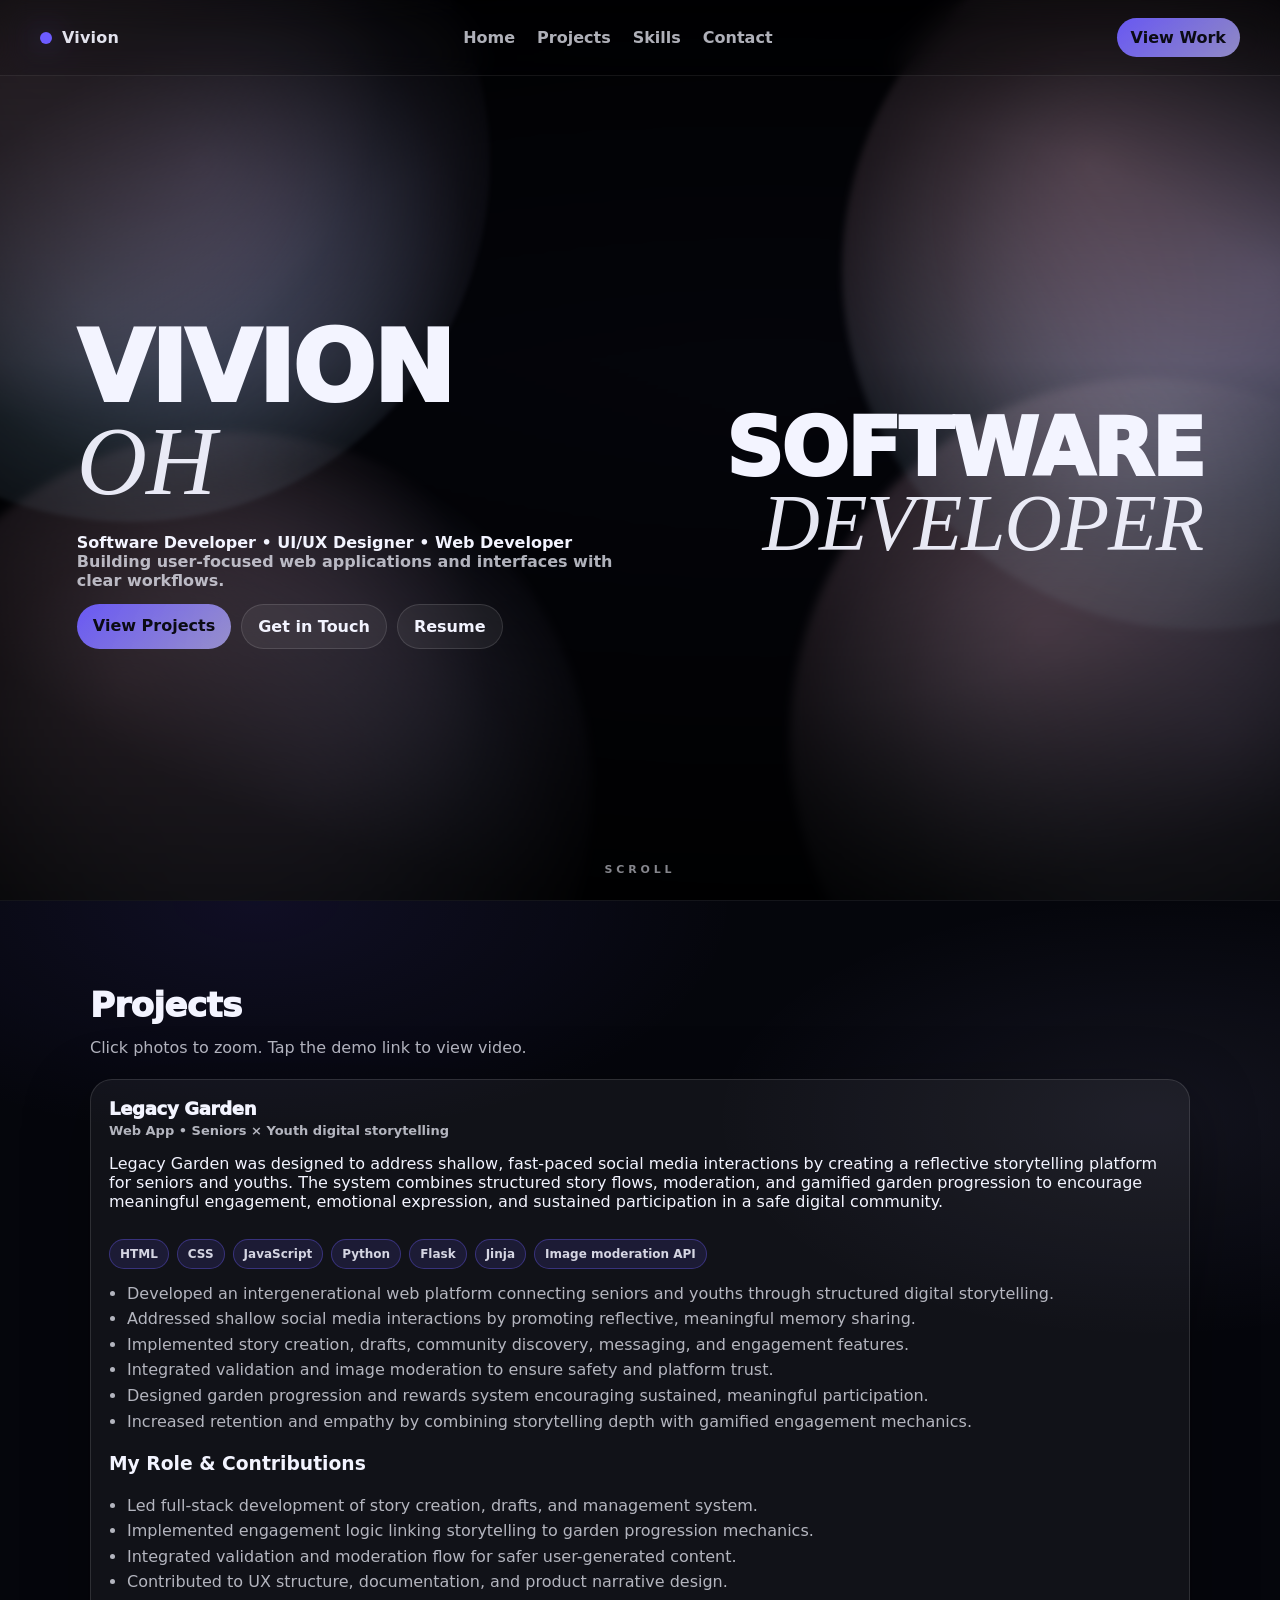
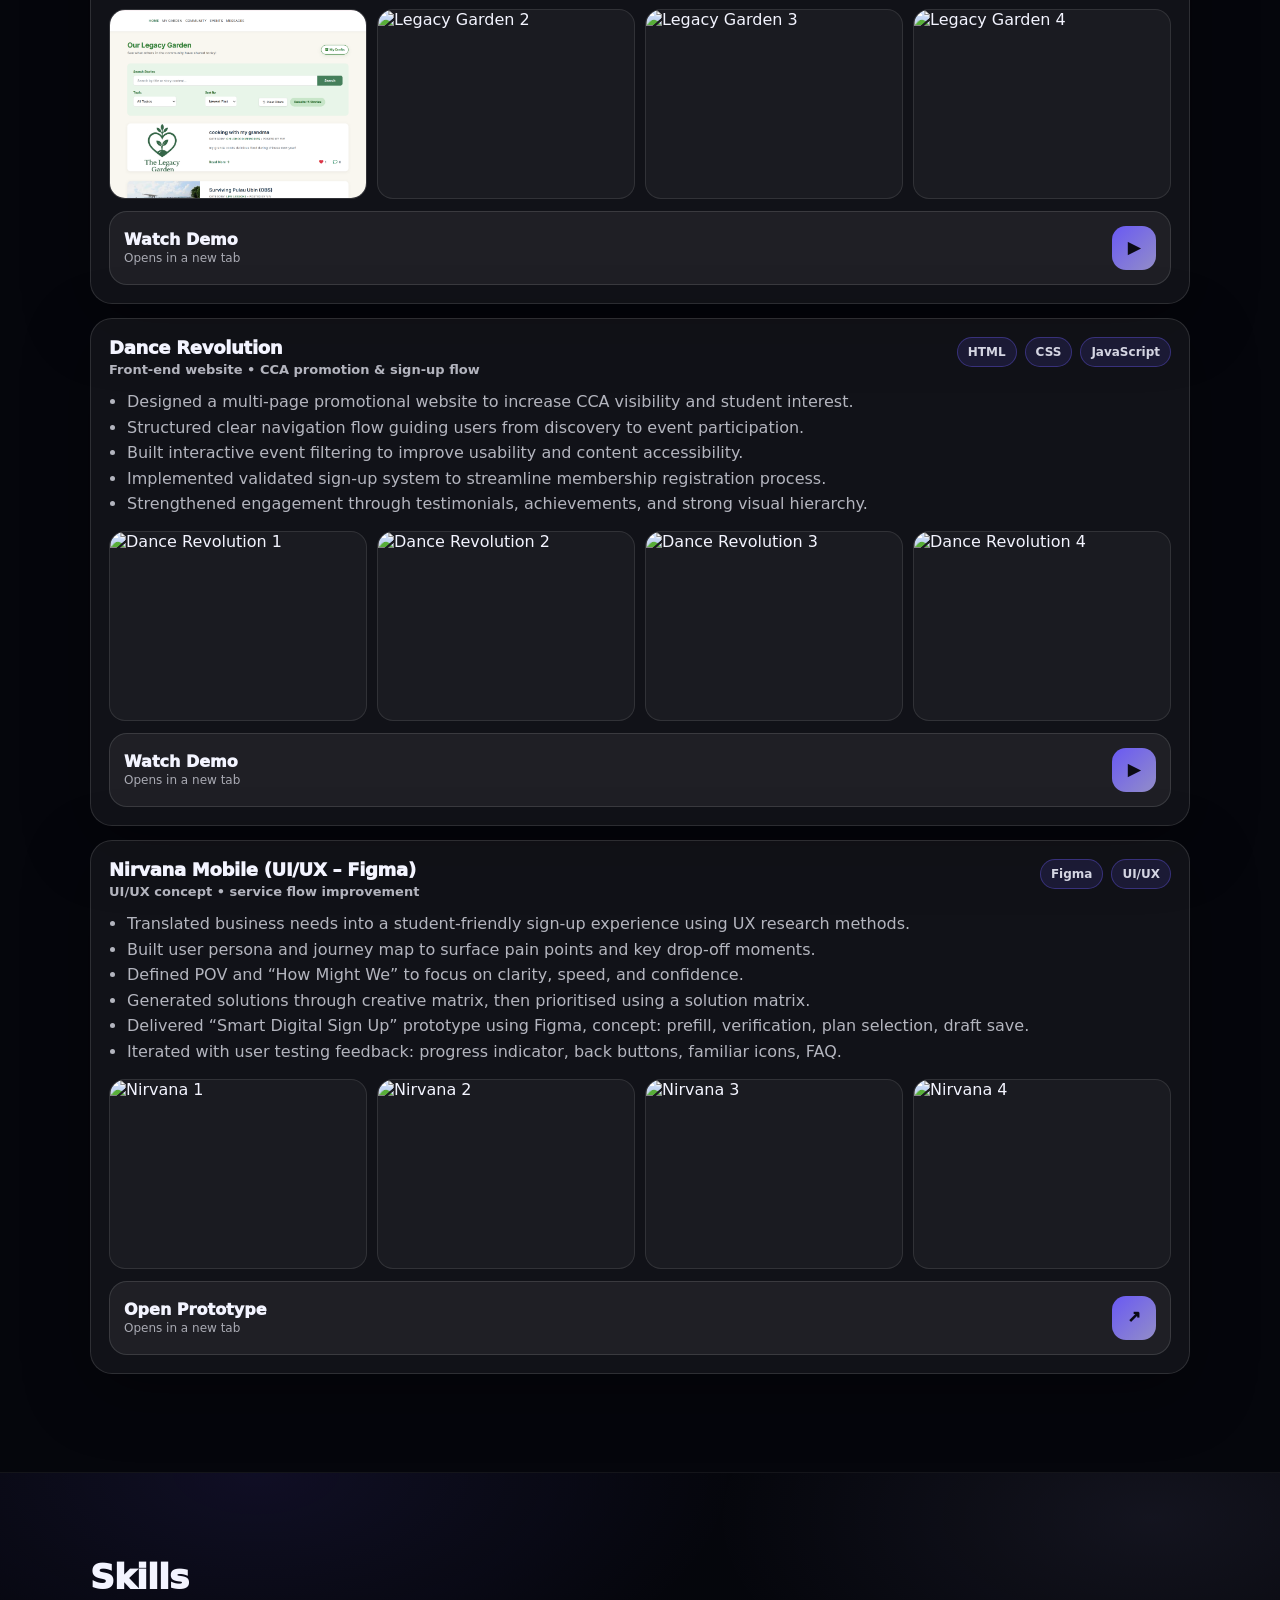
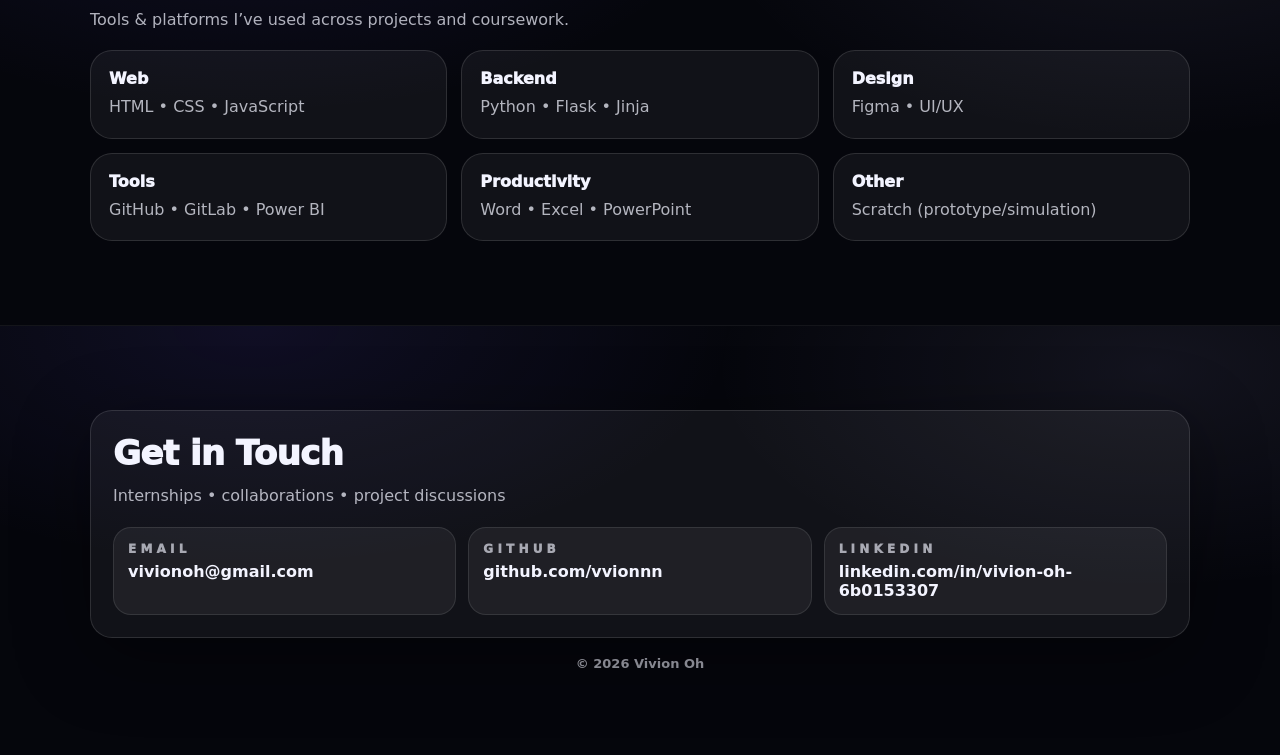
==== index.html @ 1ece2578 "Update index.html" ====
<!DOCTYPE html>
<html lang="en">
<head>
  <meta charset="UTF-8" />
  <meta name="viewport" content="width=device-width, initial-scale=1.0"/>
  <title>Vivion Oh | Portfolio</title>
  <link rel="stylesheet" href="style.css" />
</head>
<body>

  <!-- NAVBAR (no hamburger) -->
  <header class="navbar" role="banner">
    <div class="navInner">
      <a class="brand" href="#home" aria-label="Go to top">
        <span class="brandDot"></span>
        <span class="brandText">Vivion</span>
      </a>

      <nav class="navLinks" aria-label="Primary navigation">
        <a href="#home" class="navLink">Home</a>
        <a href="#projects" class="navLink">Projects</a>
        <a href="#skills" class="navLink">Skills</a>
        <a href="#contact" class="navLink">Contact</a>
      </nav>

      <a class="navCta" href="#projects">View Work</a>
    </div>
  </header>

  <!-- HERO (left/right big text + animated blobs) -->
  <main id="home" class="hero">

    <!-- animated “flower/blobs” -->
    <div class="flowerLayer" aria-hidden="true">
      <div class="flower f1"></div>
      <div class="flower f2"></div>
      <div class="flower f3"></div>
      <div class="flower f4"></div>
    </div>
    <div class="vignette" aria-hidden="true"></div>

    <section class="heroContent">
      <div class="heroLeft">
        <div class="nameBlock">
          <div class="nameTop">VIVION</div>
          <div class="nameBottom">OH</div>
        </div>

        <div class="heroMeta">
          <p class="metaLine">
            Software Developer • UI/UX Designer • Web Developer
          </p>
          <p class="metaLine muted">
            Building user-focused web applications and interfaces with clear workflows.
          </p>

          <div class="heroCtas">
  <a class="cta primary" href="#projects">View Projects</a>
  <a class="cta ghost" href="#contact">Get in Touch</a>
  <a class="cta ghost" href="images/final_vivion_resume.pdf" target="_blank" rel="noreferrer">Resume</a>
</div>

        </div>
      </div>

      <div class="heroRight">
        <div class="roleBlock">
          <div class="roleTop">SOFTWARE</div>
          <div class="roleBottom">DEVELOPER</div>
        </div>
      </div>

      <div class="scrollHint">SCROLL</div>
    </section>
    <!-- ABOUT ME -->
<section id="about" class="section">
  <div class="wrap">
    <h2 class="sectionTitle">About Me</h2>
    <p class="sectionSub">
      I am a Software Developer and UI/UX Designer focused on building user-centric web applications with clear workflows and meaningful user interaction.
      I specialise in full-stack web development and UX-driven product design, translating user needs into functional digital solutions through research, prototyping, and iterative development.
    </p>
  </div>
</section>

  </main>

  <!-- PROJECTS -->
  <section id="projects" class="section">
    <div class="wrap">
      <h2 class="sectionTitle">Projects</h2>
      <p class="sectionSub">Click photos to zoom. Tap the demo link to view video.</p>

      <!-- Project 1 -->
      <article class="proj">
        <div class="projHead">
          <div>
            <div class="projTitle">Legacy Garden</div>
            <div class="projSub">Web App • Seniors × Youth digital storytelling</div>
            <p class="projDesc">
  Legacy Garden was designed to address shallow, fast-paced social media interactions by creating a reflective storytelling platform for seniors and youths. 
  The system combines structured story flows, moderation, and gamified garden progression to encourage meaningful engagement, emotional expression, and sustained participation in a safe digital community.
</p>

          </div>
          <div class="tags">
            <span class="tag">HTML</span><span class="tag">CSS</span><span class="tag">JavaScript</span>
            <span class="tag">Python</span><span class="tag">Flask</span><span class="tag">Jinja</span>
            <span class="tag">Image moderation API</span>
          </div>
        </div>

        <ul class="bullets">
          <li>Developed an intergenerational web platform connecting seniors and youths through structured digital storytelling.</li>
          <li>Addressed shallow social media interactions by promoting reflective, meaningful memory sharing.</li>
          <li>Implemented story creation, drafts, community discovery, messaging, and engagement features.</li>
          <li>Integrated validation and image moderation to ensure safety and platform trust.</li>
          <li>Designed garden progression and rewards system encouraging sustained, meaningful participation.</li>
          <li>Increased retention and empathy by combining storytelling depth with gamified engagement mechanics.</li>
</ul>
        <div class="roleBox">
  <h3 class="roleTitle">My Role & Contributions</h3>
  <ul class="bullets">
    <li>Led full-stack development of story creation, drafts, and management system.</li>
    <li>Implemented engagement logic linking storytelling to garden progression mechanics.</li>
    <li>Integrated validation and moderation flow for safer user-generated content.</li>
    <li>Contributed to UX structure, documentation, and product narrative design.</li>
  </ul>
</div>


        <!-- ✅ 4 images in one row -->
<div class="shots">
  <img class="shot zoomable"
       src="images/legacygarden1.png"
       alt="Legacy Garden 1"
       data-title="Homepage Dashboard"
       data-desc="Central hub displaying shared community stories\n
                  Includes search, filtering and sorting tools\n
                  Designed with simplified layout for senior accessibility\n
                  Encourages deeper reading through structured previews">

  <img class="shot zoomable"
       src="images/legacygarden3.png"
       alt="Legacy Garden 2"
       data-title="Story Creation Interface"
       data-desc="Guided storytelling interface for meaningful sharing\n
                  Draft-saving supports gradual writing\n
                  Validation prevents incomplete submissions\n
                  Designed to reduce friction for elderly users">

  <img class="shot zoomable"
       src="images/legacygarden2.png"
       alt="Legacy Garden 3"
       data-title="My Garden Progress Tracker"
       data-desc="Visual dashboard reflecting user participation\n
                  Links storytelling actions to garden growth\n
                  Encourages consistent return engagement\n
                  Simplified gamification prevents exploitation">

  <img class="shot zoomable"
       src="images/legacygarden4.png"
       alt="Legacy Garden 4"
       data-title="Rewards & Redemption Center"
       data-desc="Displays earned points and redeemable rewards\n
                  Incentives tied to meaningful contribution\n
                  Transparent system builds trust\n
                  Supports long-term retention strategy">
</div>


        <!-- ✅ Demo link only -->
        <a class="demoCard"
           href="https://drive.google.com/file/d/1WQjP7EIHJzgB7Q59zXl6m3SYMhX2DbJQ/view?usp=sharing"
           target="_blank" rel="noreferrer">
          <div class="demoLeft">
            <div class="demoTitle">Watch Demo</div>
            <div class="demoSub">Opens in a new tab</div>
          </div>
          <div class="demoRight">▶</div>
        </a>
      </article>

      <!-- Project 2 -->
      <article class="proj">
        <div class="projHead">
          <div>
            <div class="projTitle">Dance Revolution</div>
            <div class="projSub">Front-end website • CCA promotion & sign-up flow</div>
          </div>
          <div class="tags">
            <span class="tag">HTML</span><span class="tag">CSS</span><span class="tag">JavaScript</span>
          </div>
        </div>

        <ul class="bullets">
          <li>Designed a multi-page promotional website to increase CCA visibility and student interest.</li>
          <li>Structured clear navigation flow guiding users from discovery to event participation.</li>
          <li>Built interactive event filtering to improve usability and content accessibility.</li>
          <li>Implemented validated sign-up system to streamline membership registration process.</li>
          <li>Strengthened engagement through testimonials, achievements, and strong visual hierarchy.</li>
        </ul>

       <div class="shots">
  <img class="shot zoomable"
       src="images/dance1.png"
       alt="Dance Revolution 1"
       data-title="Homepage Hero Section"
       data-desc="High-impact hero introducing club identity\nStrong call-to-action driving membership sign-ups\nClear navigation guiding users across pages\nDesigned to capture attention within seconds">

  <img class="shot zoomable"
       src="images/dance2.png"
       alt="Dance Revolution 2"
       data-title="Events Listing & Filtering System"
       data-desc="Structured event table with clear date and location details\nInteractive filtering by month and membership type\nConditional sign-up states for public and members-only events\nImproves usability and event discoverability">

  <img class="shot zoomable"
       src="images/dance3.png"
       alt="Dance Revolution 3"
       data-title="Achievements & Milestones Showcase"
       data-desc="Visual statistics highlighting club credibility\nStructured layout presenting awards and milestones\nStrengthens trust through quantified achievements\nSupports promotional storytelling through metrics">

  <img class="shot zoomable"
       src="images/dance4.png"
       alt="Dance Revolution 4"
       data-title="Member Testimonials & Engagement Flow"
       data-desc="Social proof through member testimonials\nReinforces emotional connection and belonging\nIntegrated join call-to-action for conversion\nBalances promotional content with usability">
</div>


        <a class="demoCard"
           href="https://drive.google.com/file/d/17axIR4L40mRG9YAhHdaSXK3Y9pqsyB82/view?usp=sharing"
           target="_blank" rel="noreferrer">
          <div class="demoLeft">
            <div class="demoTitle">Watch Demo</div>
            <div class="demoSub">Opens in a new tab</div>
          </div>
          <div class="demoRight">▶</div>
        </a>
      </article>

      <!-- Project 3 -->
      <article class="proj">
        <div class="projHead">
          <div>
            <div class="projTitle">Nirvana Mobile (UI/UX – Figma)</div>
            <div class="projSub">UI/UX concept • service flow improvement</div>
          </div>
          <div class="tags">
            <span class="tag">Figma</span><span class="tag">UI/UX</span>
          </div>
        </div>

        <ul class="bullets">
          <li>Translated business needs into a student-friendly sign-up experience using UX research methods.</li>
          <li>Built user persona and journey map to surface pain points and key drop-off moments. </li>
          <li>Defined POV and “How Might We” to focus on clarity, speed, and confidence. </li>
          <li>Generated solutions through creative matrix, then prioritised using a solution matrix.</li>
          <li>Delivered “Smart Digital Sign Up” prototype using Figma,  concept: prefill, verification, plan selection, draft save.</li>
          <li>Iterated with user testing feedback: progress indicator, back buttons, familiar icons, FAQ. </li>
        </ul>

     <div class="shots">
  <img class="shot zoomable"
       src="images/nirvana1.png"
       alt="Nirvana 1"
       data-title="User Journey Map & Point of View Statement"
       data-desc="Mapped end-to-end student sign-up journey\nIdentified emotional highs, lows, and friction points\nDefined clear Point of View statement\nTranslated research insights into actionable design focus">

  <img class="shot zoomable"
       src="images/nirvana2.png"
       alt="Nirvana 2"
       data-title="Creative Matrix"
       data-desc="Generated multiple solution directions across key problem areas\nExplored variations in support, automation, and plan comparison\nEncouraged divergent thinking before narrowing concepts\nExpanded idea space beyond obvious improvements">

  <img class="shot zoomable"
       src="images/nirvana3.png"
       alt="Nirvana 3"
       data-title="Solution Prioritisation, Paper Prototype & Feedback Grid"
       data-desc="Evaluated ideas using desirability, feasibility, and viability scoring\nSelected strongest concept through solution matrix comparison\nTested paper prototype to validate early flow assumptions\nCollected structured feedback to refine interaction design">

  <img class="shot zoomable"
       src="images/nirvana4.png"
       alt="Nirvana 4"
       data-title="Digital Prototype & Iteration"
       data-desc="Developed high-fidelity mobile sign-up prototype\nStreamlined flow from plan selection to confirmation\nImproved clarity with progress indicators and navigation controls\nIterated design based on user testing insights">
</div>


        <a class="demoCard"
           href="https://www.figma.com/proto/OHAhGsnc9MFaGcFgdHoUp0/final-digital-prototype?node-id=4318-686&starting-point-node-id=4318%3A686&t=fnL3JhAHnNAk9yof-1&show-proto-sidebar=1"
           target="_blank" rel="noreferrer">
          <div class="demoLeft">
            <div class="demoTitle">Open Prototype</div>
            <div class="demoSub">Opens in a new tab</div>
          </div>
          <div class="demoRight">↗</div>
        </a>
      </article>

    </div>
  </section>

  <!-- SKILLS -->
  <section id="skills" class="section">
    <div class="wrap">
      <h2 class="sectionTitle">Skills</h2>
      <p class="sectionSub">Tools & platforms I’ve used across projects and coursework.</p>

      <div class="skillGrid">
        <div class="skillCard">
          <div class="skillTitle">Web</div>
          <div class="skillLine">HTML • CSS • JavaScript</div>
        </div>
        <div class="skillCard">
          <div class="skillTitle">Backend</div>
          <div class="skillLine">Python • Flask • Jinja</div>
        </div>
        <div class="skillCard">
          <div class="skillTitle">Design</div>
          <div class="skillLine">Figma • UI/UX</div>
        </div>
        <div class="skillCard">
          <div class="skillTitle">Tools</div>
          <div class="skillLine">GitHub • GitLab • Power BI</div>
        </div>
        <div class="skillCard">
          <div class="skillTitle">Productivity</div>
          <div class="skillLine">Word • Excel • PowerPoint</div>
        </div>
        <div class="skillCard">
          <div class="skillTitle">Other</div>
          <div class="skillLine">Scratch (prototype/simulation)</div>
        </div>
      </div>
    </div>
  </section>

  <!-- CONTACT -->
  <section id="contact" class="section">
    <div class="wrap">
      <div class="contactCard">
        <h2 class="sectionTitle">Get in Touch</h2>
        <p class="sectionSub">Internships • collaborations • project discussions</p>

        <div class="contactGrid">
          <a class="contactItem" href="mailto:vivionoh@gmail.com">
            <div class="cLabel">Email</div>
            <div class="cValue">vivionoh@gmail.com</div>
          </a>
          <a class="contactItem" target="_blank" rel="noopener" href="https://github.com/vvionnn">
            <div class="cLabel">GitHub</div>
            <div class="cValue">github.com/vvionnn</div>
          </a>
          <a class="contactItem"
   href="https://www.linkedin.com/in/vivion-oh-6b0153307/"
   target="_blank"
   rel="noreferrer noopener">
  <div class="cLabel">LinkedIn</div>
  <div class="cValue">linkedin.com/in/vivion-oh-6b0153307</div>
</a>

        </div>
      </div>

      <footer class="footer">
        © <span id="year"></span> Vivion Oh
      </footer>
    </div>
  </section>

 <!-- ZOOM MODAL -->
<div id="zoomModal" class="zoomModal" aria-hidden="true">
  <button id="zoomClose" class="zoomClose" aria-label="Close">×</button>

  <div class="zoomInner">
    <div class="zoomHeader">
      <h3 id="zoomTitle"></h3>
    </div>

    <img id="zoomImg" class="zoomImg" src="" alt="">

    <div class="zoomContent">
      <ul id="zoomDesc"></ul>
    </div>
  </div>
</div>


          <div id="zoomFooter" class="zoomFooter">
              <p id="zoomDesc"></p>
          </div>

      </div>
  </div>

  <script src="main.js"></script>
</body>
</html>
---- style.css ----
:root{
  --bg:#05060c;
  --text:#f3f4ff;
  --muted:rgba(243,244,255,.72);
  --border:rgba(255,255,255,.12);
  --glass:rgba(255,255,255,.06);
  --shadow:0 26px 90px rgba(0,0,0,.65);

  --acc:#6d5cff;
  --acc2:#b9b2ff;
}

*{box-sizing:border-box;}
html{scroll-behavior:smooth;}
body{
  margin:0;
  background:var(--bg);
  color:var(--text);
  font-family: system-ui, -apple-system, Segoe UI, Roboto, Arial, sans-serif;
}
a{color:inherit;text-decoration:none}

/* NAVBAR */
.navbar{
  position:fixed;
  top:0; left:0; right:0;
  z-index:999;
  padding:18px 22px;
  background:rgba(0,0,0,.12);
  backdrop-filter: blur(14px);
  border-bottom:1px solid rgba(255,255,255,.08);
}
.navInner{
  max-width:1200px;
  margin:0 auto;
  display:flex;
  align-items:center;
  justify-content:space-between;
  gap:16px;
}
.brand{
  display:flex;
  align-items:center;
  gap:10px;
  font-weight:900;
  letter-spacing:.2px;
}
.brandDot{
  width:12px;height:12px;border-radius:50%;
  background: var(--acc);
  box-shadow: 0 0 30px rgba(109,92,255,.55);
}
.brandText{font-size:16px;color:rgba(243,244,255,.92);}
.navLinks{
  display:flex;
  gap:22px;
  align-items:center;
}
.navLink{
  font-weight:800;
  color:rgba(243,244,255,.72);
  transition: .15s ease;
}
.navLink:hover{color:rgba(243,244,255,.95);}
.navCta{
  padding:10px 14px;
  border-radius:999px;
  font-weight:900;
  background: linear-gradient(135deg, rgba(109,92,255,.95), rgba(185,178,255,.75));
  color:#0b0b14;
  border:none;
}

/* Responsive: still navbar, no hamburger */
@media (max-width:720px){
  .navInner{flex-wrap:wrap;}
  .navLinks{width:100%; gap:14px; justify-content:flex-start;}
  .navCta{margin-left:auto;}
}

/* HERO */
.hero{
  height:100vh;
  position:relative;
  overflow:hidden;
  padding-top:72px; /* avoid navbar overlap */
}
.heroContent{
  height:100%;
  display:grid;
  grid-template-columns: 1fr 1fr;
  align-items:center;
  padding: 0 6vw;
  position:relative;
  z-index:2;
}

/* Left / right typography */
.nameTop{
  font-size: clamp(64px, 7.6vw, 120px);
  font-weight: 980;
  letter-spacing: -2px;
  line-height: .95;
  text-transform: uppercase;
}
.nameBottom{
  font-size: clamp(64px, 7.6vw, 120px);
  font-family: Georgia, "Times New Roman", serif;
  font-style: italic;
  font-weight: 500;
  letter-spacing: -1px;
  line-height: .95;
  text-transform: uppercase;
  opacity:.95;
}
.roleBlock{
  text-align:right;
}
.roleTop{
  font-size: clamp(48px, 6.2vw, 110px);
  font-weight: 980;
  letter-spacing: -2px;
  line-height: .95;
  text-transform: uppercase;
}
.roleBottom{
  font-size: clamp(48px, 6.2vw, 110px);
  font-family: Georgia, "Times New Roman", serif;
  font-style: italic;
  font-weight: 500;
  letter-spacing: -1px;
  line-height: .95;
  text-transform: uppercase;
  opacity:.95;
}

/* meta bottom-left */
.heroMeta{
  margin-top:26px;
  max-width:640px;
}
.metaLine{margin:0; font-weight:750;}
.muted{color:var(--muted); font-weight:650;}
.heroCtas{display:flex; gap:10px; margin-top:14px; flex-wrap:wrap;}
.cta{
  padding:12px 16px;
  border-radius:999px;
  border:1px solid var(--border);
  background:rgba(255,255,255,.06);
  font-weight:900;
}
.cta:hover{background:rgba(255,255,255,.10);}
.cta.primary{
  border:none;
  background: linear-gradient(135deg, rgba(109,92,255,.95), rgba(185,178,255,.75));
  color:#0b0b14;
}
.cta.ghost{color:var(--text);}

.scrollHint{
  position:absolute;
  left:50%;
  bottom:24px;
  transform:translateX(-50%);
  font-weight:900;
  letter-spacing:.35em;
  text-transform:uppercase;
  font-size:11px;
  color:rgba(243,244,255,.55);
}

/* vignette */
.vignette{
  position:absolute; inset:-1px;
  background:
    radial-gradient(900px 500px at 60% 45%, rgba(0,0,0,0) 0%, rgba(0,0,0,.20) 60%, rgba(0,0,0,.60) 100%),
    linear-gradient(180deg, rgba(0,0,0,.55), rgba(0,0,0,.10) 40%, rgba(0,0,0,.65));
  pointer-events:none;
  z-index:1;
}

/* flower/blobs */
.flowerLayer{
  position:absolute; inset:0;
  pointer-events:none;
  z-index:0;
}
.flower{
  position:absolute;
  width: min(720px, 70vw);
  height: min(720px, 70vw);
  border-radius: 50%;
  opacity: .78;
  mix-blend-mode: screen;
  background:
    radial-gradient(circle at 35% 35%, rgba(255,200,230,.75), rgba(255,200,230,0) 55%),
    radial-gradient(circle at 60% 50%, rgba(200,190,255,.75), rgba(200,190,255,0) 58%),
    radial-gradient(circle at 45% 70%, rgba(170,220,255,.55), rgba(170,220,255,0) 60%);
  transform: translate3d(0,0,0);
}
.f1{ left:-18%; top:-22%; animation: floatA 14s ease-in-out infinite; filter: blur(2px); }
.f2{ right:-22%; top:-10%; animation: floatB 16s ease-in-out infinite; opacity:.72; filter: blur(3px); }
.f3{ left:-10%; bottom:-28%; animation: floatC 18s ease-in-out infinite; opacity:.70; filter: blur(4px); }
.f4{ right:-18%; bottom:-22%; animation: floatD 20s ease-in-out infinite; opacity:.64; filter: blur(5px); }

@keyframes floatA{
  0%,100%{ transform: translate(0,0) rotate(0deg) scale(1); }
  50%{ transform: translate(40px, 24px) rotate(8deg) scale(1.05); }
}
@keyframes floatB{
  0%,100%{ transform: translate(0,0) rotate(0deg) scale(1); }
  50%{ transform: translate(-42px, 32px) rotate(-10deg) scale(1.06); }
}
@keyframes floatC{
  0%,100%{ transform: translate(0,0) rotate(0deg) scale(1); }
  50%{ transform: translate(32px, -26px) rotate(12deg) scale(1.07); }
}
@keyframes floatD{
  0%,100%{ transform: translate(0,0) rotate(0deg) scale(1); }
  50%{ transform: translate(-28px, -18px) rotate(-9deg) scale(1.08); }
}

/* Responsive hero */
@media (max-width:920px){
  .heroContent{ grid-template-columns:1fr; }
  .roleBlock{ text-align:left; margin-top:20px; }
}

/* Sections */
.section{
  padding: 84px 18px;
  border-top: 1px solid rgba(255,255,255,.06);
  background:
    radial-gradient(800px 400px at 20% 0%, rgba(109,92,255,.10), transparent 60%),
    radial-gradient(800px 400px at 90% 10%, rgba(185,178,255,.08), transparent 55%);
}
.wrap{ max-width: 1100px; margin:0 auto; }
.sectionTitle{
  margin:0 0 10px;
  font-size: 34px;
  letter-spacing:-.6px;
  font-weight: 980;
}
.sectionSub{
  margin:0 0 18px;
  color: var(--muted);
  line-height:1.6;
  max-width: 85ch;
}

/* Projects */
.proj{
  border:1px solid var(--border);
  background: rgba(255,255,255,.05);
  border-radius: 22px;
  padding: 18px;
  margin: 14px 0;
  box-shadow: 0 18px 65px rgba(0,0,0,.35);
}
.projHead{
  display:flex;
  justify-content:space-between;
  gap:12px;
  flex-wrap:wrap;
  align-items:flex-start;
}
.projTitle{font-weight:980; font-size:18px; letter-spacing:-.3px;}
.projSub{color:var(--muted); font-weight:750; font-size:13px; margin-top:4px;}
.tags{display:flex;gap:8px;flex-wrap:wrap;}
.tag{
  padding:7px 10px;
  border-radius:999px;
  border:1px solid rgba(109,92,255,.35);
  background: rgba(109,92,255,.13);
  font-weight:900;
  font-size:12px;
  color: rgba(243,244,255,.86);
}
.bullets{
  margin: 12px 0 14px;
  padding-left: 18px;
  color: var(--muted);
  line-height: 1.6;
}

/* ✅ CHANGED: 4 images one row (grid) */
.shots{
  display:grid;
  grid-template-columns: repeat(4, minmax(0, 1fr));
  gap: 10px;
}

/* keep hover, but make images fit grid */
.shot{
  width: 100%;
  height: 190px;
  object-fit: cover;
  border-radius: 16px;
  border: 1px solid rgba(255,255,255,.10);
  background: rgba(255,255,255,.04);
  cursor: zoom-in;
  transition: transform .15s ease;
}
.shot:hover{ transform: scale(1.02); }

/* ✅ NEW: demo link bubble */
.demoCard{
  margin-top: 12px;
  display:flex;
  align-items:center;
  justify-content:space-between;
  gap: 12px;
  padding: 14px 14px;
  border-radius: 18px;
  border:1px solid rgba(255,255,255,.12);
  background: rgba(255,255,255,.06);
  transition: .18s ease;
}
.demoCard:hover{
  transform: translateY(-2px);
  background: rgba(109,92,255,.10);
  border-color: rgba(109,92,255,.45);
}
.demoTitle{ font-weight: 980; }
.demoSub{ font-size: 12px; color: rgba(243,244,255,.65); margin-top: 2px; }
.demoRight{
  width: 44px;
  height: 44px;
  border-radius: 14px;
  display:grid;
  place-items:center;
  font-weight: 1000;
  background: linear-gradient(135deg, rgba(109,92,255,.95), rgba(185,178,255,.75));
  color:#0b0b14;
}

/* responsive: 4 -> 2 -> 1 */
@media (max-width:1000px){
  .shots{ grid-template-columns: repeat(2, minmax(0,1fr)); }
}
@media (max-width:560px){
  .shots{ grid-template-columns: 1fr; }
}

/* Skills */
.skillGrid{
  display:grid;
  grid-template-columns: repeat(3, 1fr);
  gap: 14px;
}
@media (max-width:920px){
  .skillGrid{ grid-template-columns:1fr; }
}
.skillCard{
  border:1px solid var(--border);
  background: rgba(255,255,255,.05);
  border-radius: 22px;
  padding: 18px;
}
.skillTitle{ font-weight:980; margin-bottom:6px; }
.skillLine{ color: var(--muted); line-height:1.6; }

/* Contact */
.contactCard{
  border:1px solid var(--border);
  background: rgba(255,255,255,.05);
  border-radius: 22px;
  padding: 22px;
  box-shadow: 0 18px 75px rgba(0,0,0,.40);
}
.contactGrid{
  display:grid;
  grid-template-columns: repeat(3, 1fr);
  gap: 12px;
  margin-top: 14px;
}
@media (max-width:920px){
  .contactGrid{ grid-template-columns:1fr; }
}
.contactItem{
  border:1px solid rgba(255,255,255,.10);
  background: rgba(255,255,255,.06);
  border-radius: 18px;
  padding: 14px;
}
.contactItem:hover{ background: rgba(255,255,255,.10); }
.cLabel{
  font-size:12px;
  letter-spacing:.35em;
  text-transform:uppercase;
  color: rgba(243,244,255,.65);
  font-weight: 950;
}
.cValue{ margin-top:6px; font-weight: 900; }

.footer{
  text-align:center;
  margin-top:18px;
  color: rgba(243,244,255,.55);
  font-weight: 850;
  font-size: 13px;
}

/* Zoom modal */
.zoomModal{
  position:fixed; inset:0;
  background:rgba(0,0,0,.78);
  z-index:9999;
  display:none;
  padding:22px;
}
.zoomFooter {
    /*    padding: 20px 24px;*/
    padding-top: 10px;
    background: #13131d;
    border-top: 1px solid rgba(255, 255, 255, 0.1);
    flex-shrink: 0;
    display: none;
    text-align: center;
}
.zoomModal.open{display:block;}
.zoomClose{
  position:absolute;
  top:16px; right:18px;
  width:44px;height:44px;
  border-radius:999px;
  border:1px solid rgba(255,255,255,.18);
  background:rgba(255,255,255,.10);
  color:#fff;
  font-size:24px;
  cursor:pointer;
  display:grid;
  place-items:center;
}
.zoomInner {
    max-width: min(1000px, 92vw);
    max-height: 90vh;
    margin: 5vh auto;
    border-radius: 18px;
    overflow: hidden;
    background: #0f0f16;
    display: flex;
    flex-direction: column; 
    box-shadow: 0 50px 100px -20px rgba(0,0,0,0.8);
}
.zoomImg {
    width: 100%;
    height: auto;
    max-height: 60vh;
    object-fit: contain;
    background: #000;
    flex-grow: 1;
    display: block;
}

.zoomCaption {
    padding: 24px 32px;
    background: #13131d;
    border-top: 1px solid rgba(255, 255, 255, 0.1);
    text-align: left;
}

.zoomHeader {
    /*    padding: 20px 24px;*/
    padding-bottom: 20px;
    background: #13131d;
    border-bottom: 1px solid rgba(255, 255, 255, 0.1);
    flex-shrink: 0;
  
    text-align: center;
}

#zoomTitle {
    margin: 0;
    font-size: 22px;
    font-weight: 700;
    color: #fff;
}

#zoomDesc {
    margin: 0;
    font-size: 15px;
    color: rgba(243, 244, 255, 0.75);
    line-height: 1.5;
}

/* Mobile Tweaks */
@media (max-width: 600px) {
    .zoomHeader, .zoomFooter {
        padding: 14px 18px;
    }

    #zoomTitle {
        font-size: 18px;
    }

    #zoomDesc {
        font-size: 14px;
    }
}
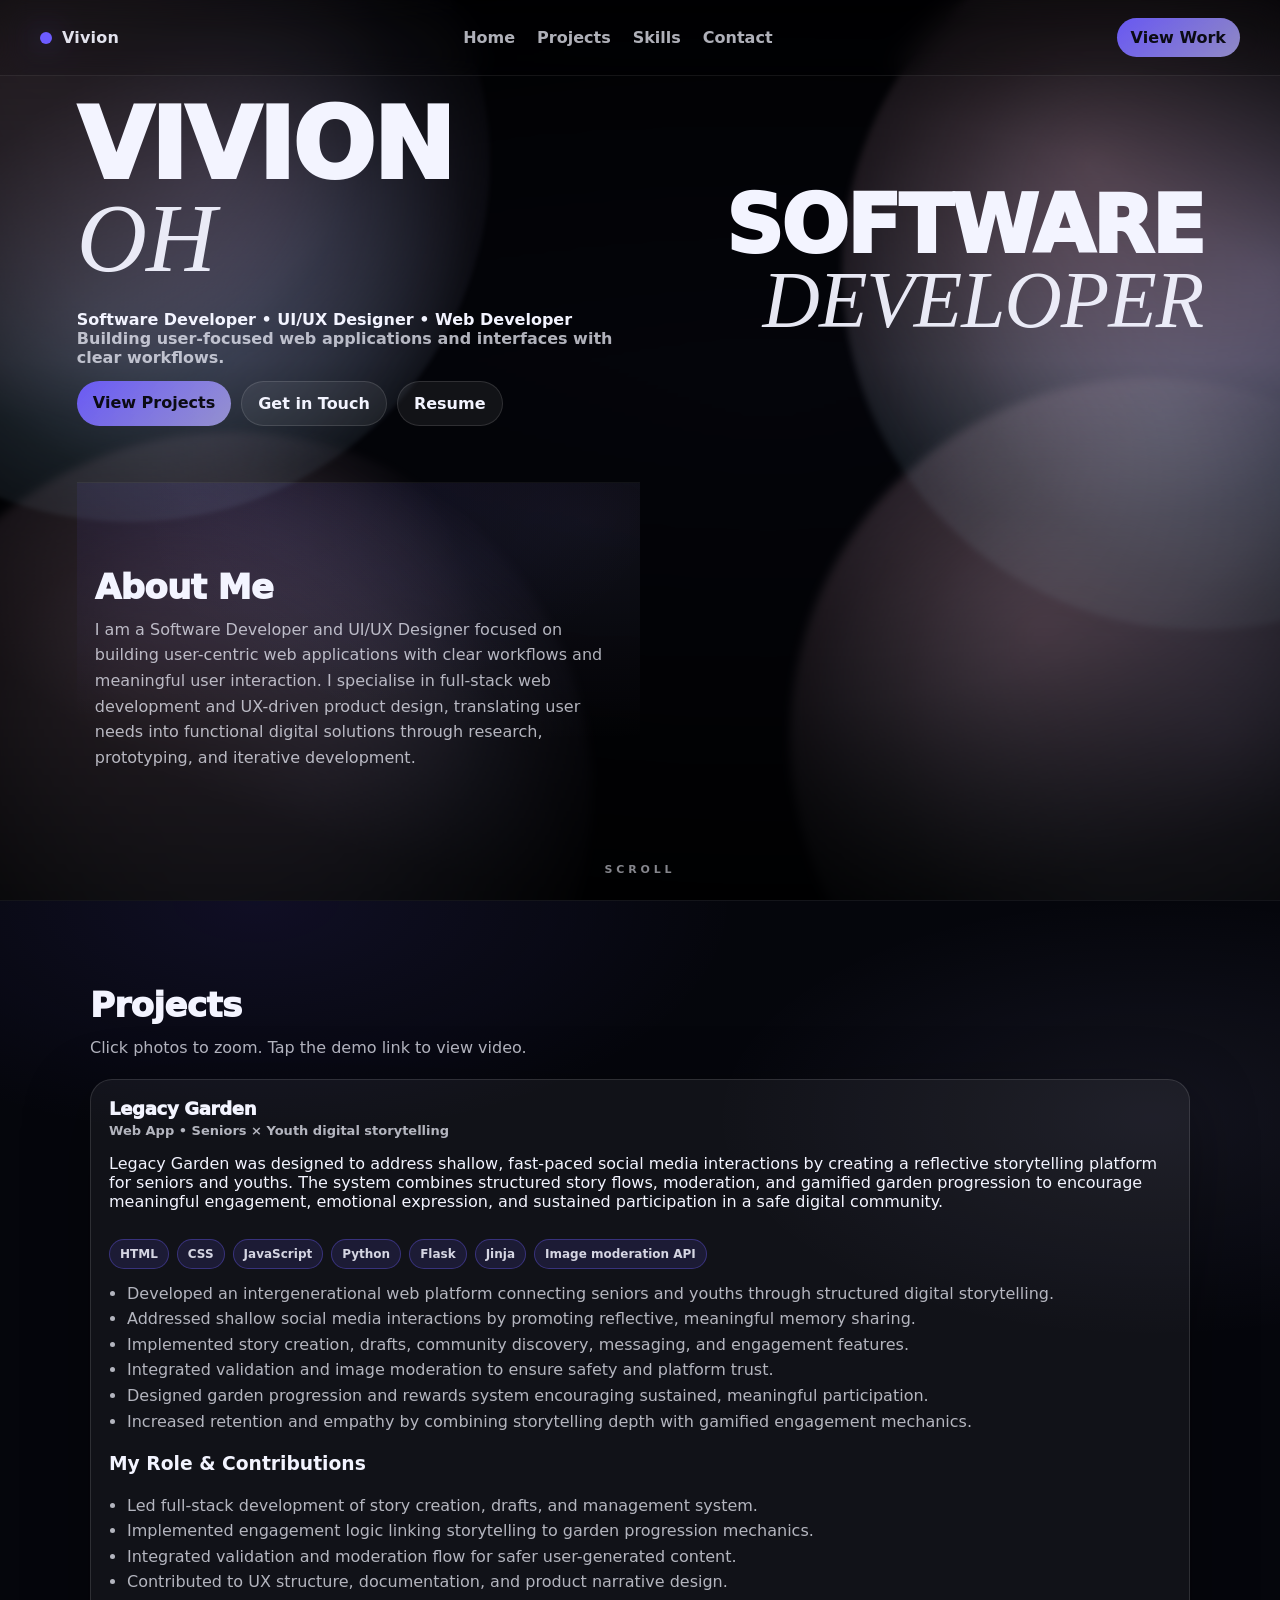
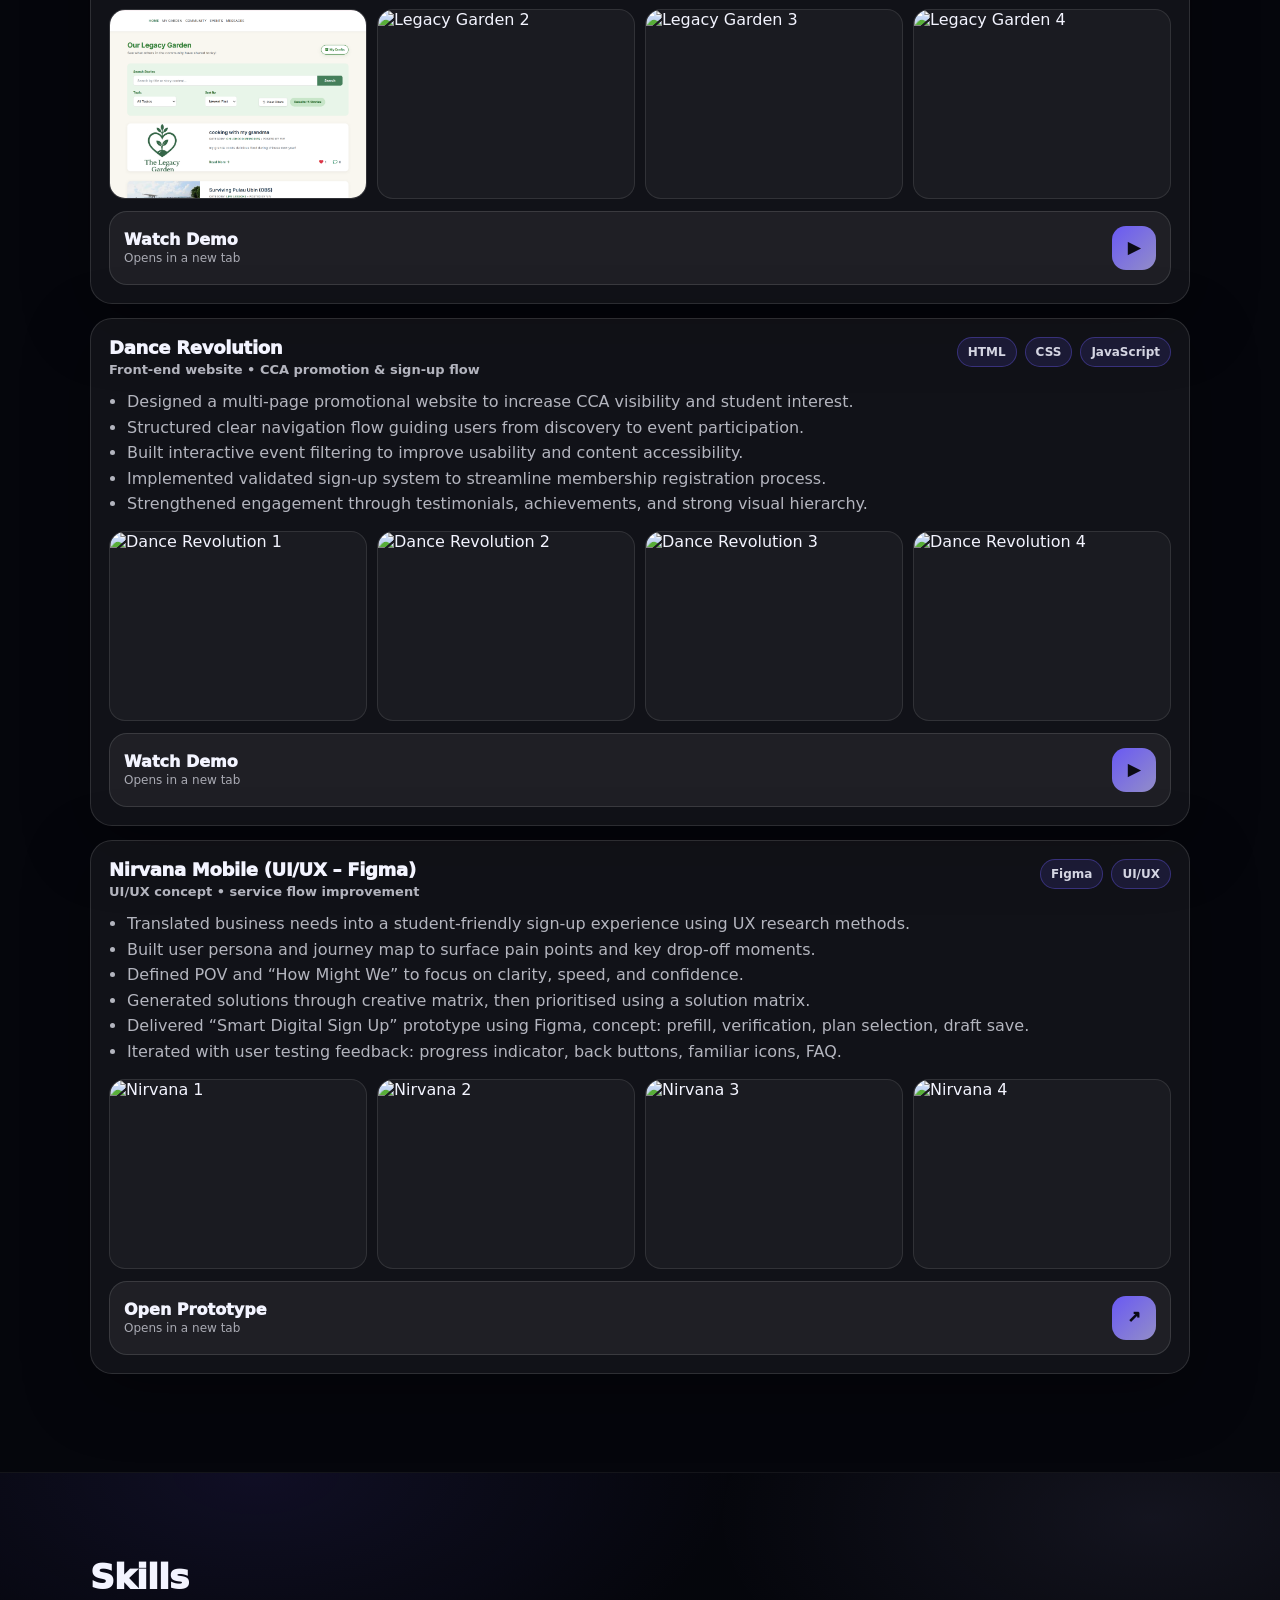
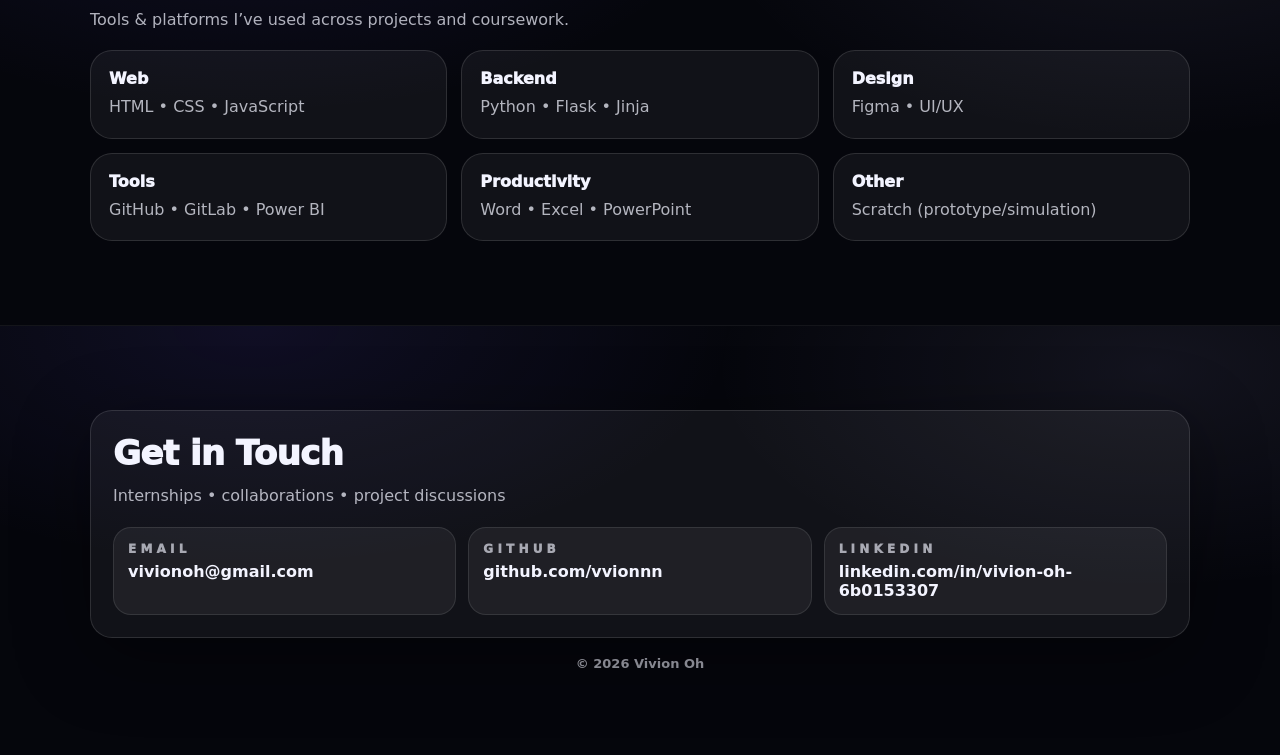
==== commit 07ade0c9: "Update index.html" ====
--- a/index.html
+++ b/index.html
@@ -69,10 +69,7 @@
           <div class="roleBottom">DEVELOPER</div>
         </div>
       </div>
-
-      <div class="scrollHint">SCROLL</div>
-    </section>
-    <!-- ABOUT ME -->
+<!-- ABOUT ME -->
 <section id="about" class="section">
   <div class="wrap">
     <h2 class="sectionTitle">About Me</h2>
@@ -82,6 +79,10 @@
     </p>
   </div>
 </section>
+
+      <div class="scrollHint">SCROLL</div>
+    </section>
+
 
   </main>
 
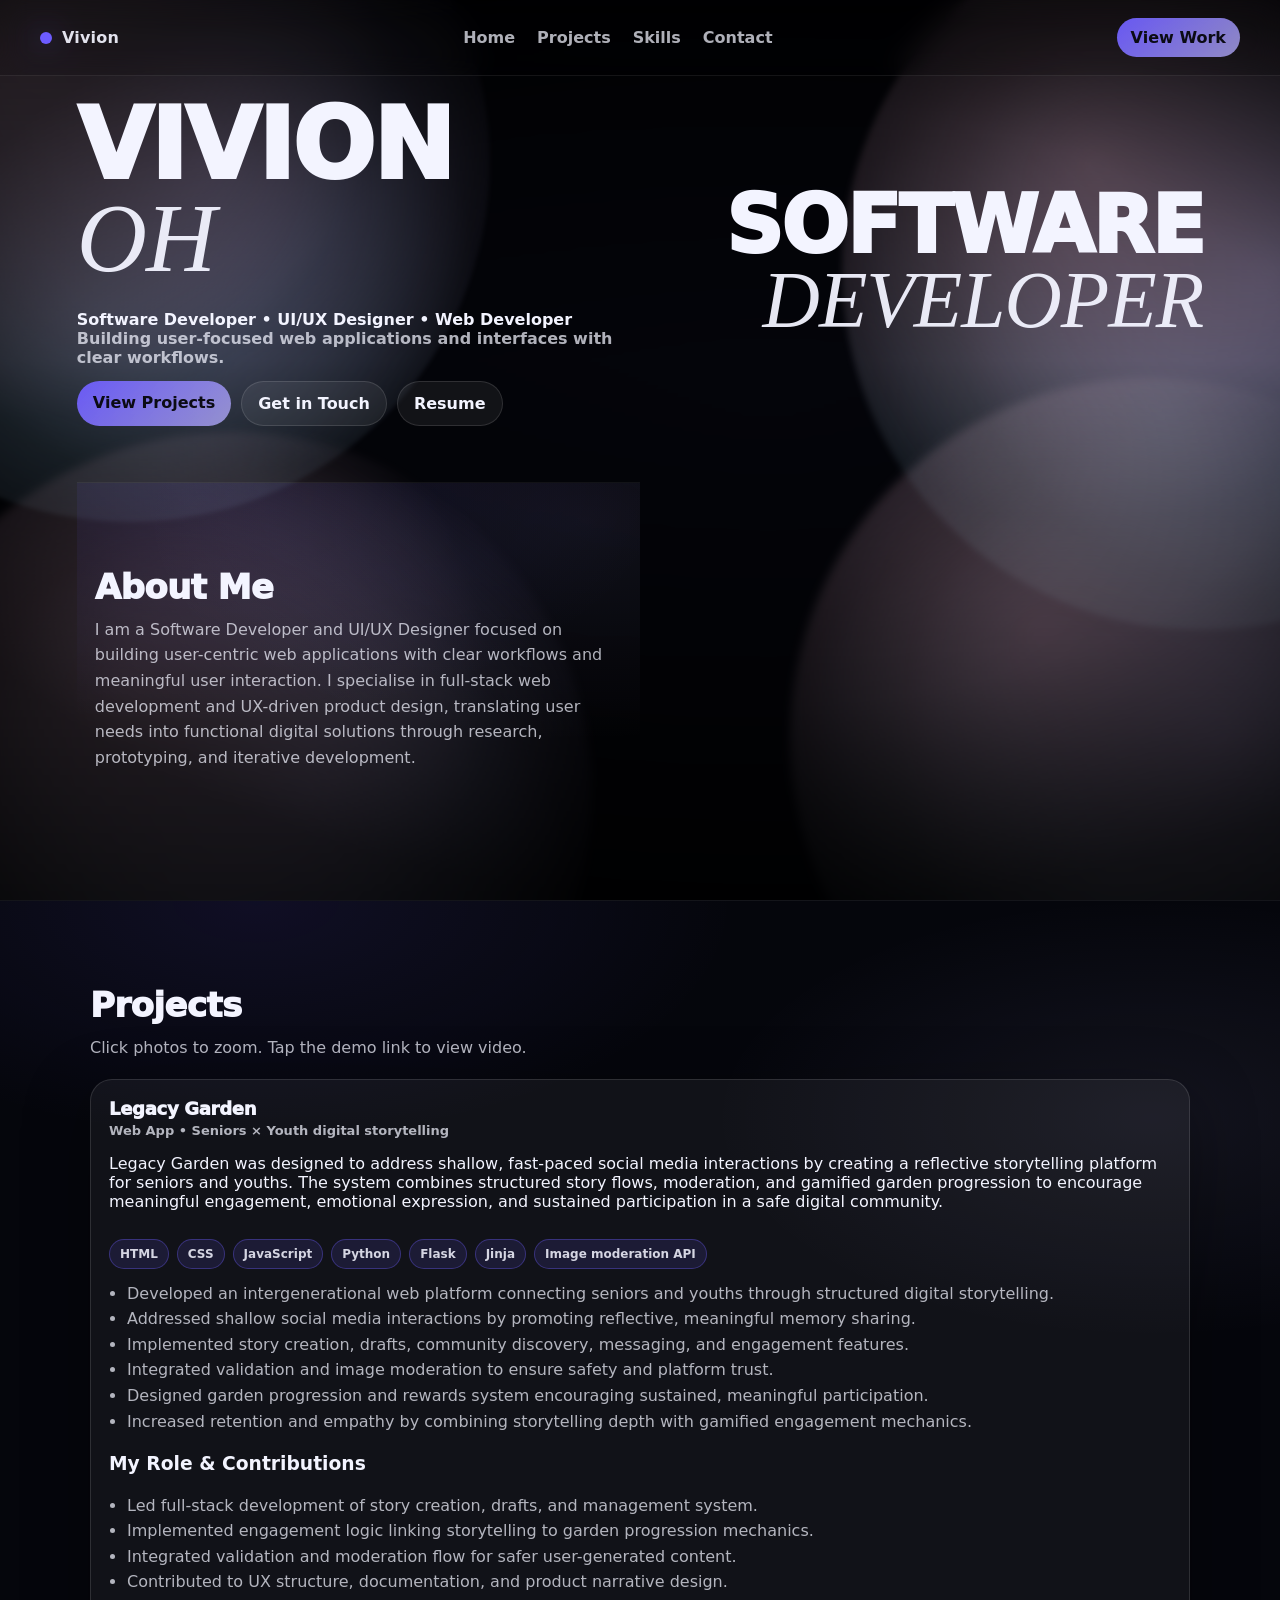
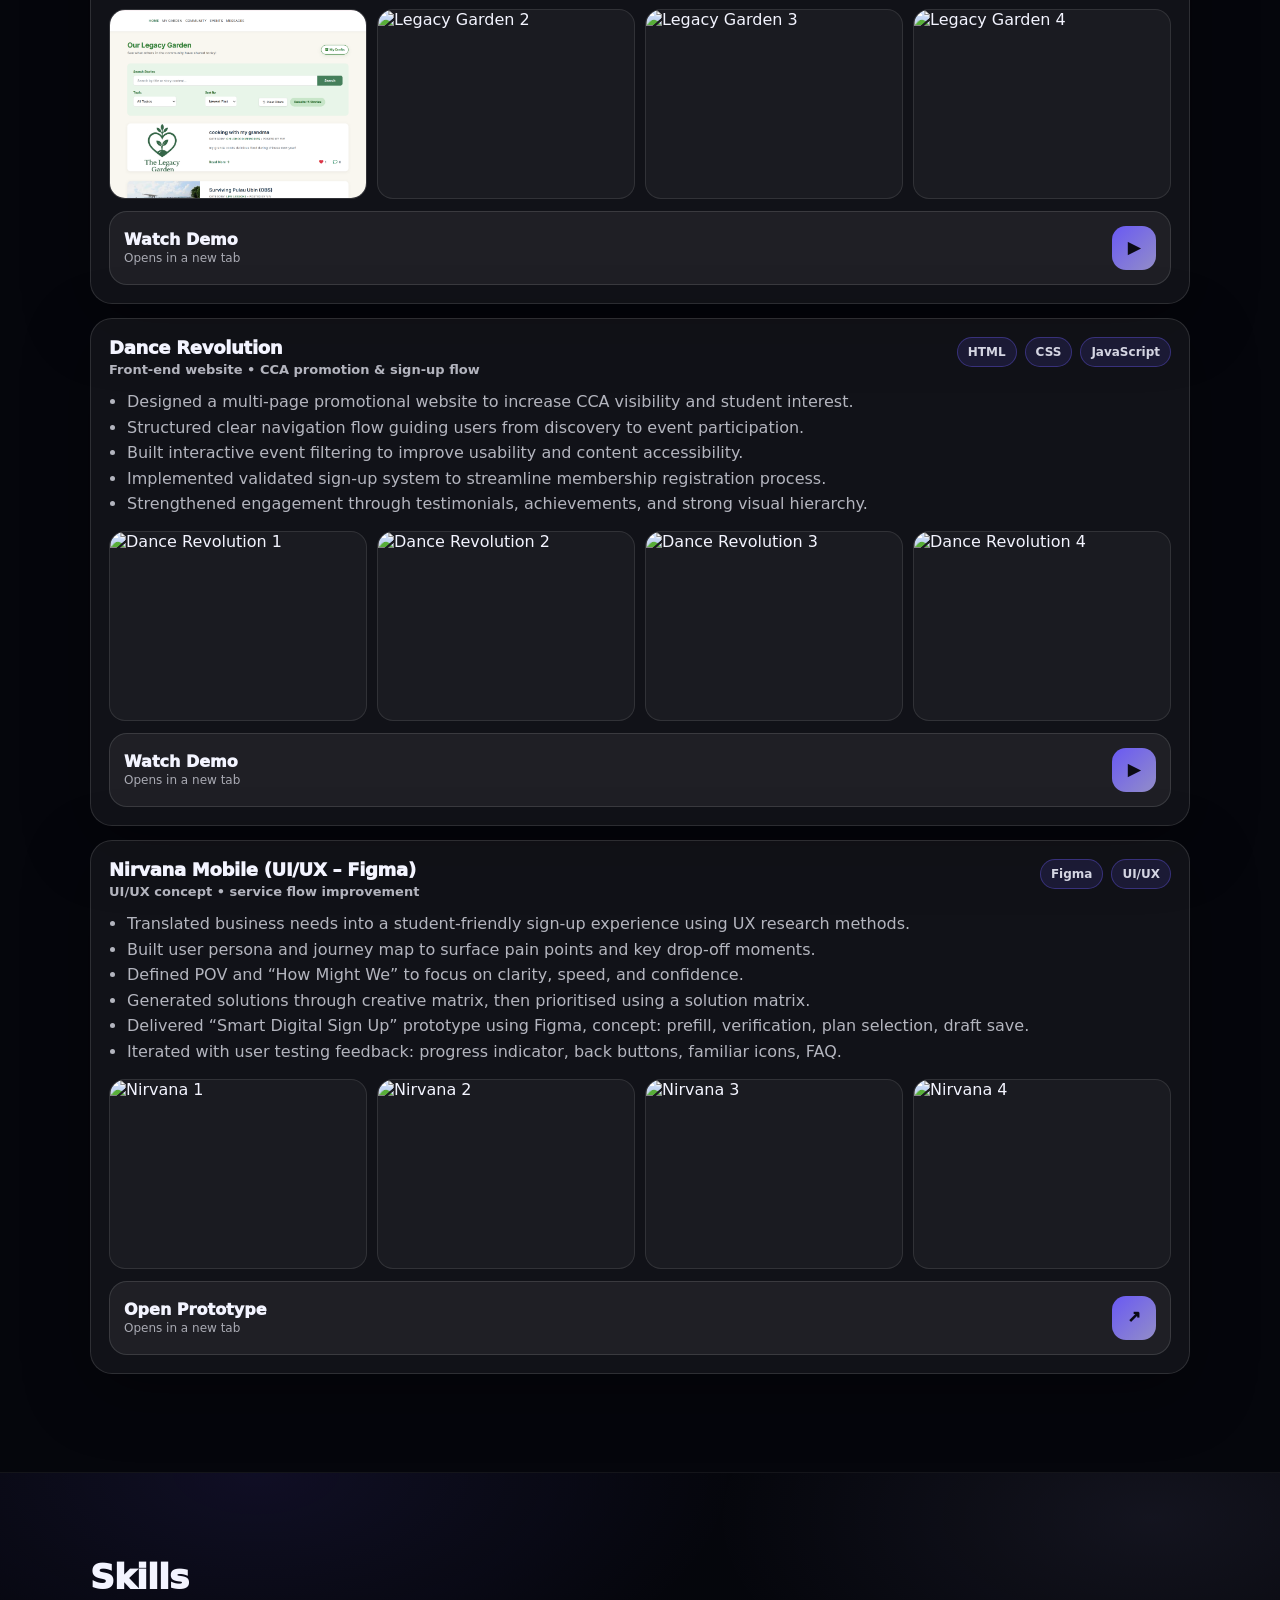
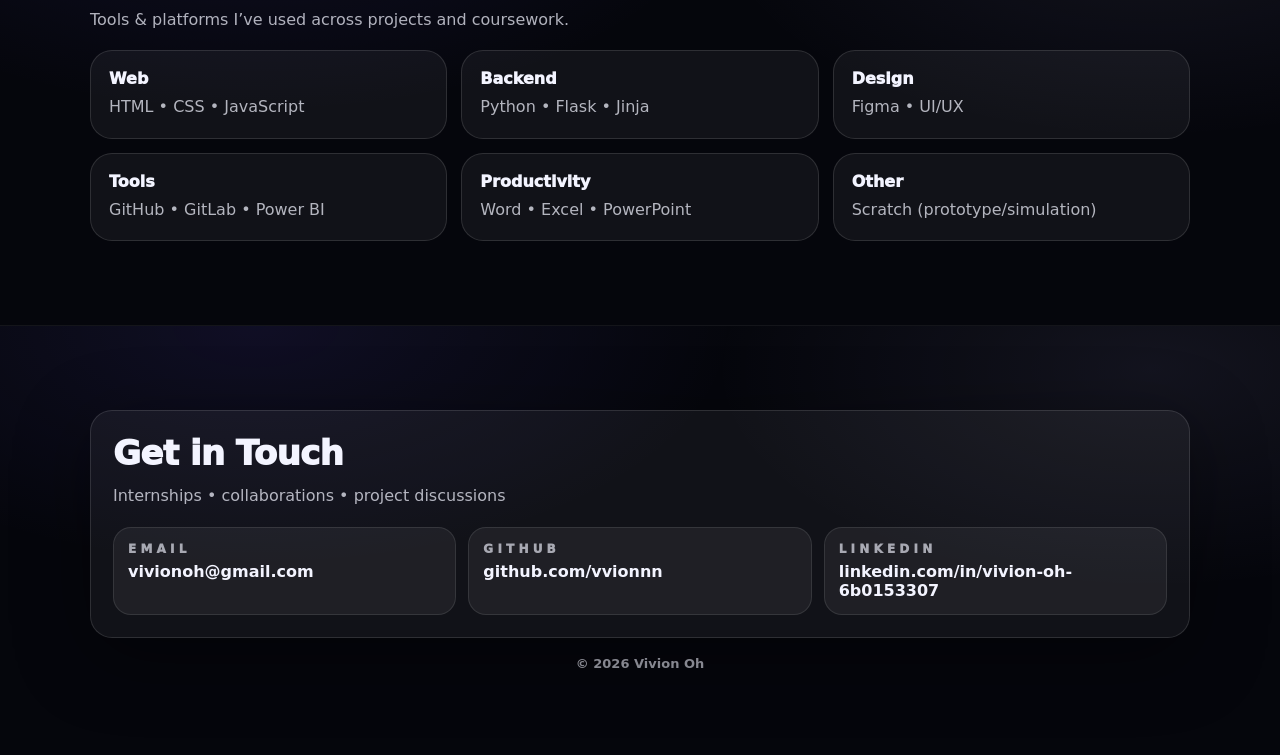
==== commit 5caf8ede: "Update index.html" ====
--- a/index.html
+++ b/index.html
@@ -80,7 +80,6 @@
   </div>
 </section>
 
-      <div class="scrollHint">SCROLL</div>
     </section>
 
 
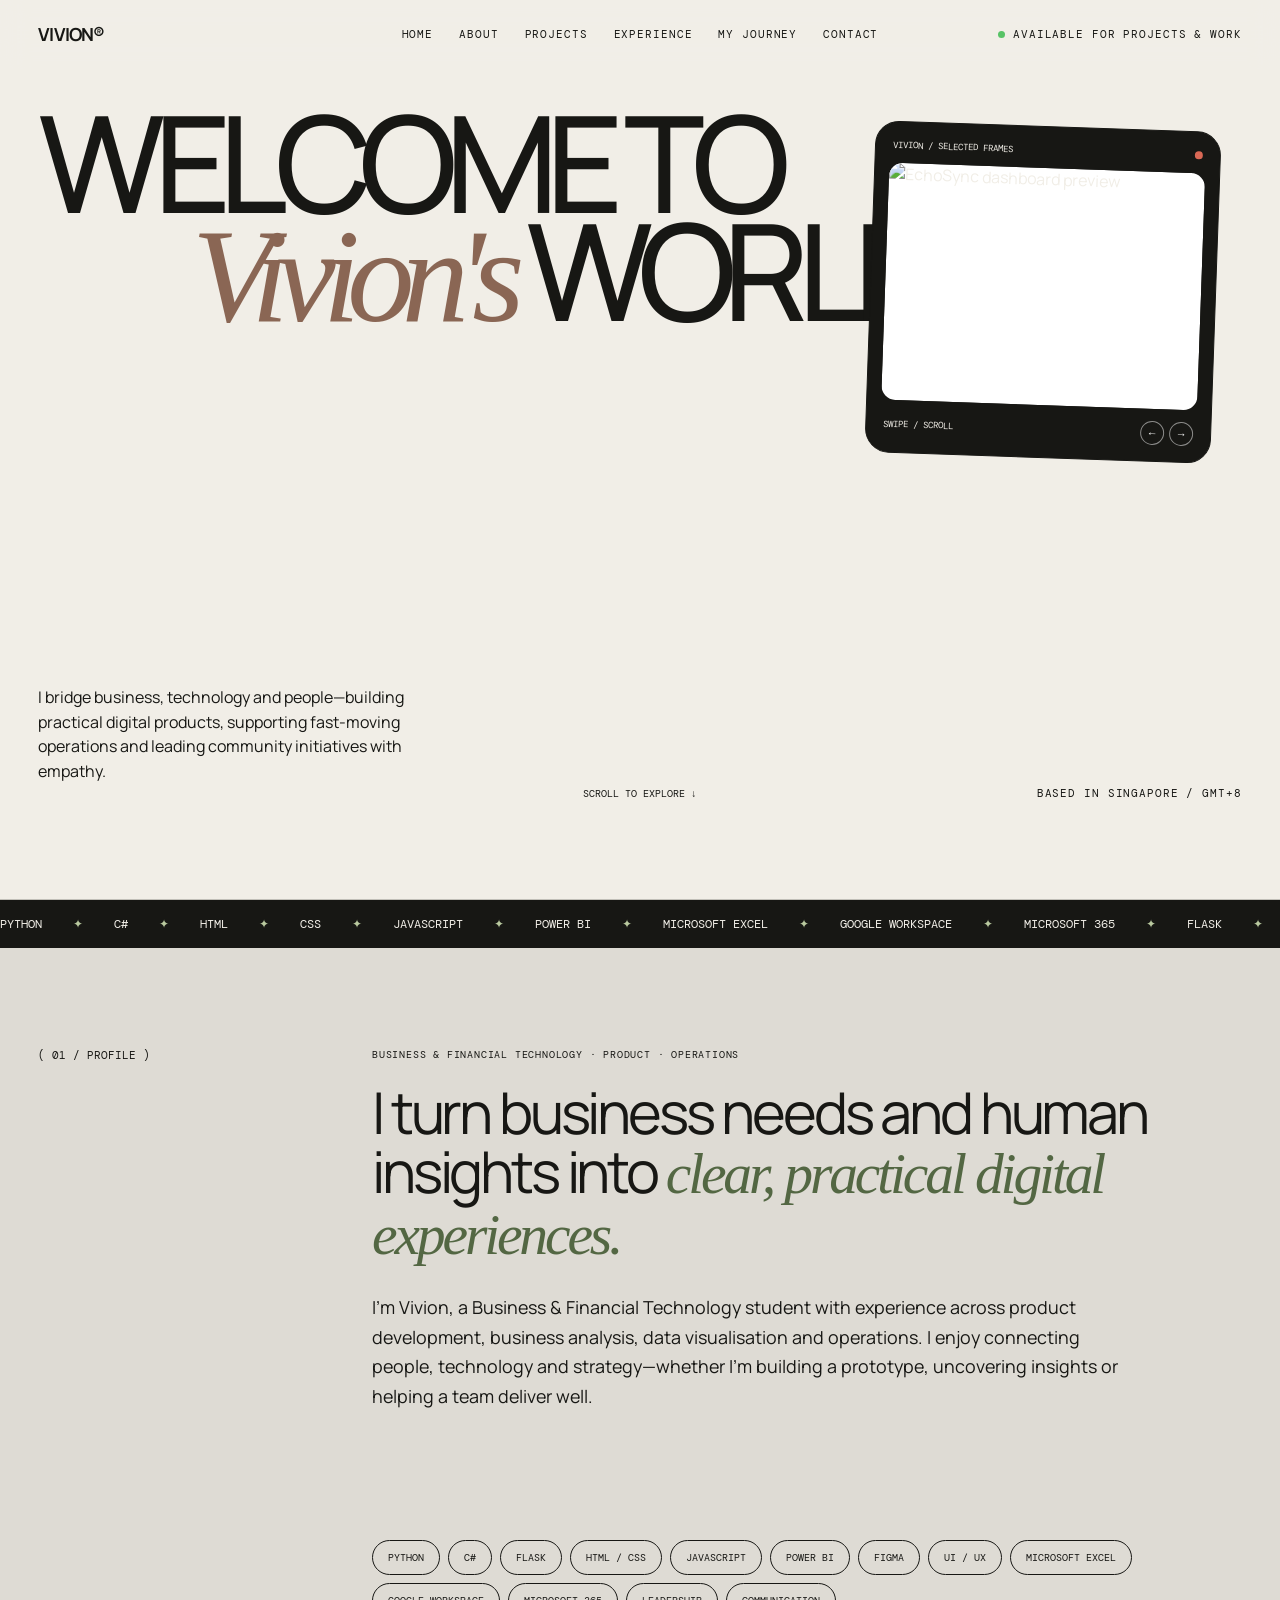
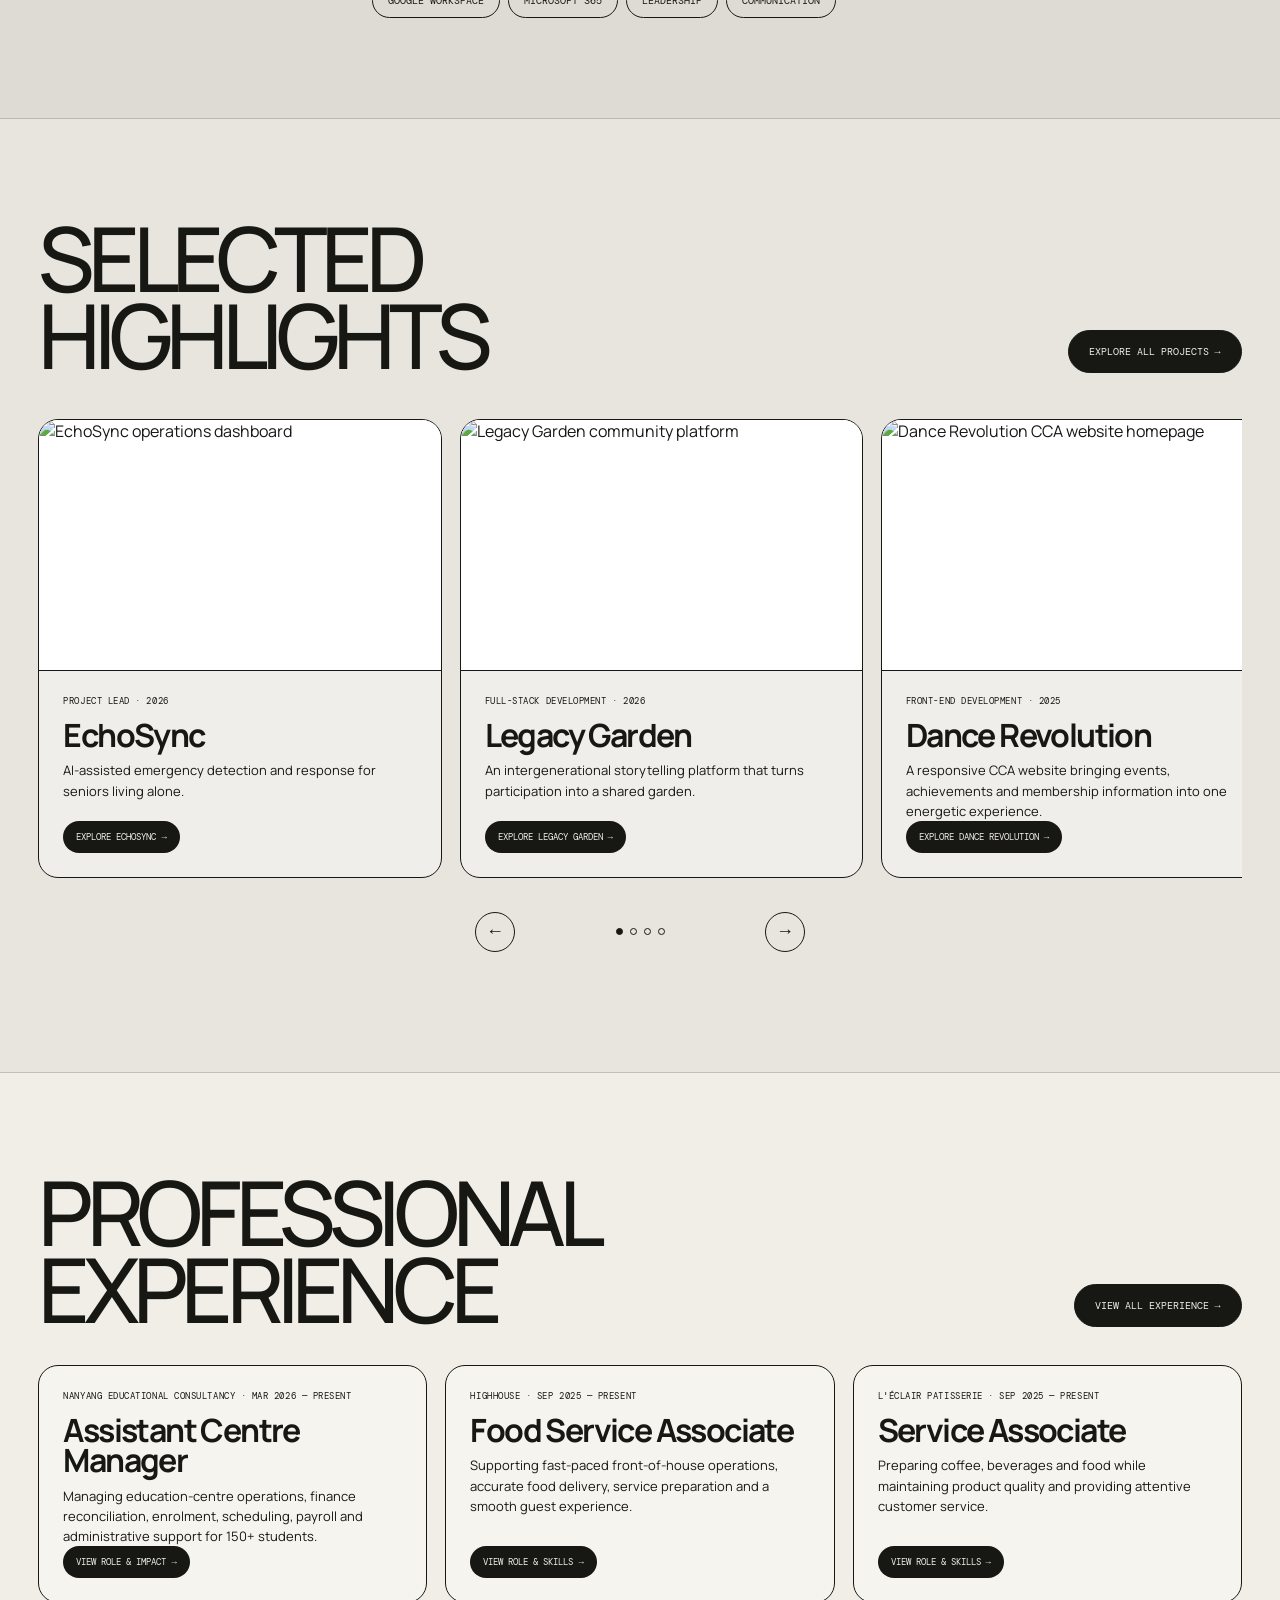
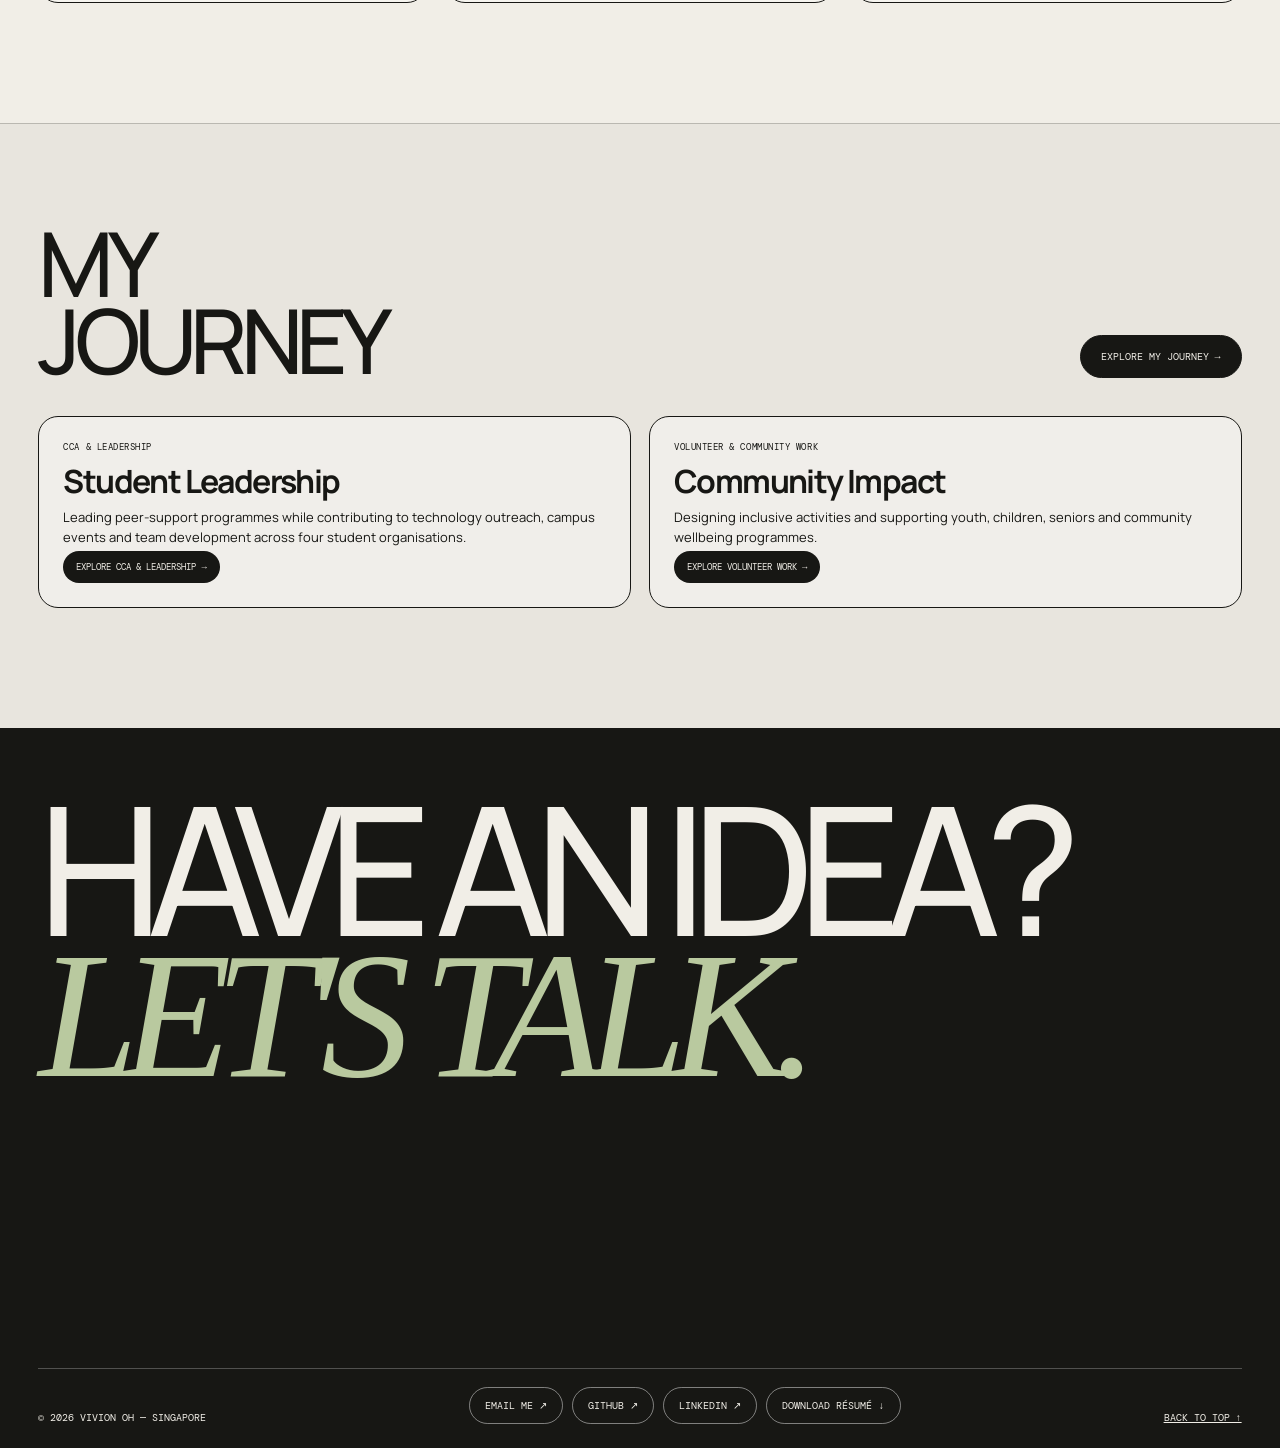
==== commit 5a407cee: "Add EchoSync project links" ====
--- a/index.html
+++ b/index.html
@@ -1,399 +1,711 @@
-<!DOCTYPE html>
+<!doctype html>
 <html lang="en">
 <head>
-  <meta charset="UTF-8" />
-  <meta name="viewport" content="width=device-width, initial-scale=1.0"/>
-  <title>Vivion Oh | Portfolio</title>
-  <link rel="stylesheet" href="style.css" />
+  <meta charset="UTF-8">
+  <meta name="viewport" content="width=device-width, initial-scale=1.0">
+  <meta name="description" content="Vivion — multidisciplinary digital designer and creative developer.">
+  <title>Vivion — Digital Designer</title>
+  <style>
+    @import url('https://fonts.googleapis.com/css2?family=DM+Mono:wght@300;400;500&family=Manrope:wght@400;500;600;700&display=swap');
+
+    :root {
+      --ink: #171714;
+      --paper: #f1eee7;
+      --acid: #b9c99f;
+      --orange: #8a6654;
+      --blue: #d8ddd3;
+      --line: rgba(23, 23, 20, .22);
+    }
+
+    * { box-sizing: border-box; }
+    html { scroll-behavior: smooth; }
+    body {
+      margin: 0;
+      color: var(--ink);
+      background: var(--paper);
+      font-family: Manrope, sans-serif;
+      overflow-x: hidden;
+    }
+
+    a, button { color: inherit; }
+    ::selection { color: var(--ink); background: var(--acid); }
+
+    .loader {
+      position: fixed;
+      inset: 0;
+      z-index: 99;
+      display: grid;
+      align-items: end;
+      padding: clamp(24px, 5vw, 72px);
+      color: var(--paper);
+      background: var(--ink);
+      transition: transform .9s cubic-bezier(.77,0,.18,1);
+    }
+    .loader.done { transform: translateY(-101%); }
+    .loader-title { max-width: 1400px; font-size: clamp(50px, 11vw, 170px); line-height: .78; letter-spacing: -.085em; text-transform: uppercase; }
+    .loader-title em { color: var(--acid); font-family: "Times New Roman", serif; font-weight: 400; text-transform: none; }
+    .loader small { position: absolute; top: 32px; right: 40px; font: 12px DM Mono, monospace; }
+
+    nav {
+      position: fixed;
+      z-index: 80;
+      top: 0;
+      left: 0;
+      width: 100%;
+      padding: 22px clamp(20px, 3vw, 44px);
+      display: grid;
+      grid-template-columns: 1fr auto 1fr;
+      align-items: center;
+      font: 11px DM Mono, monospace;
+      text-transform: uppercase;
+      letter-spacing: .08em;
+      background: rgba(241,238,231,.88);
+      border-bottom: 1px solid transparent;
+      backdrop-filter: blur(14px);
+      transition: border-color .25s;
+    }
+    nav.scrolled { border-color: var(--line); }
+    .brand { font: 700 18px Manrope, sans-serif; letter-spacing: -.05em; text-decoration: none; }
+    .nav-links { display: flex; align-items: center; gap: 26px; }
+    .nav-links a { text-decoration: none; }
+    .nav-links a::after { content: ""; display: block; width: 0; height: 1px; background: currentColor; transition: width .25s; }
+    .nav-links a:hover::after { width: 100%; }
+    .availability { justify-self: end; display: flex; align-items: center; gap: 8px; }
+    .availability::before { content: ""; width: 7px; height: 7px; background: #58c366; border-radius: 50%; animation: pulse 1.8s infinite; }
+
+    .hero {
+      min-height: 100svh;
+      padding: clamp(105px, 12vh, 145px) clamp(20px, 3vw, 44px) clamp(28px, 5vh, 50px);
+      display: grid;
+      grid-template-rows: auto 1fr auto;
+      gap: clamp(35px, 6vh, 75px);
+      position: relative;
+      border-bottom: 1px solid var(--line);
+    }
+    .eyebrow { font: 11px DM Mono, monospace; text-transform: uppercase; letter-spacing: .08em; }
+    .hero-title {
+      margin: 0;
+      max-width: 1500px;
+      font-size: clamp(58px, 10.5vw, 168px);
+      font-weight: 500;
+      line-height: .8;
+      letter-spacing: -.095em;
+      text-transform: uppercase;
+      align-self: center;
+      position: relative;
+      z-index: 1;
+    }
+    .hero-title .line { display: block; overflow: hidden; }
+    .hero-title .line span { display: block; transform: translateY(110%); transition: transform 1s cubic-bezier(.16,1,.3,1); }
+    .ready .hero-title .line span { transform: translateY(0); }
+    .hero-title .line:nth-child(2) span { transition-delay: .12s; padding-left: 12vw; }
+    .accent { font-family: "Times New Roman", serif; font-weight: 400; font-style: italic; text-transform: none; color: var(--orange); }
+    .hero-bottom { display: grid; grid-template-columns: 1fr 1fr 1fr; align-items: end; gap: 24px; }
+    .hero-copy { max-width: 560px; font-size: clamp(14px, 1.25vw, 18px); line-height: 1.55; }
+    .scroll { justify-self: center; font: 10px DM Mono, monospace; text-transform: uppercase; }
+    .hero-camera {
+      position: absolute;
+      right: clamp(20px, 5vw, 80px);
+      top: clamp(105px, 14vh, 145px);
+      width: clamp(260px, 27vw, 440px);
+      padding: 14px;
+      border: 1px solid var(--ink);
+      border-radius: 24px;
+      background: var(--ink);
+      color: var(--paper);
+      z-index: 2;
+      transform: rotate(2deg);
+    }
+    .camera-top { display: flex; justify-content: space-between; align-items: center; padding: 3px 3px 12px; font: 9px DM Mono, monospace; text-transform: uppercase; }
+    .camera-dot { width: 8px; height: 8px; border-radius: 50%; background: #d96855; }
+    .camera-screen { display: flex; gap: 7px; overflow-x: auto; scroll-snap-type: x mandatory; scrollbar-width: none; border-radius: 14px; }
+    .camera-screen::-webkit-scrollbar { display: none; }
+    .camera-screen img { flex: 0 0 100%; width: 100%; aspect-ratio: 4/3; object-fit: cover; object-position: top center; scroll-snap-align: start; background: white; }
+    .camera-bottom { display: flex; justify-content: space-between; align-items: center; padding: 12px 3px 2px; font: 9px DM Mono, monospace; text-transform: uppercase; }
+    .camera-controls { display: flex; gap: 5px; }
+    .camera-controls button { width: 24px; height: 24px; border: 1px solid rgba(255,255,255,.5); border-radius: 50%; color: white; background: transparent; font-size: 11px; }
+
+    .marquee { overflow: hidden; padding: 16px 0; background: var(--ink); color: var(--paper); }
+    .marquee-track { display: flex; width: max-content; animation: marquee 20s linear infinite; }
+    .marquee span { font: 12px DM Mono, monospace; text-transform: uppercase; white-space: nowrap; }
+    .marquee i { color: var(--acid); margin: 0 24px; font-style: normal; }
+
+    .work { padding: 90px clamp(20px, 3vw, 44px) 130px; }
+    .home-detail { display: none; }
+    .home-previews { padding: 100px clamp(20px, 3vw, 44px) 120px; border-top: 1px solid var(--line); }
+    .home-previews.alt { background: #e8e5de; }
+    .preview-heading { display: flex; justify-content: space-between; align-items: end; gap: 24px; margin-bottom: 38px; }
+    .preview-heading h2 { margin: 0; font-size: clamp(48px, 7vw, 108px); font-weight: 500; line-height: .86; letter-spacing: -.075em; text-transform: uppercase; }
+    .view-more { flex: 0 0 auto; padding: 14px 20px; border: 1px solid var(--ink); border-radius: 999px; color: var(--paper); background: var(--ink); font: 10px DM Mono, monospace; text-decoration: none; text-transform: uppercase; transition: transform .2s, background .2s, color .2s; }
+    .view-more:hover { color: var(--ink); background: var(--acid); transform: translateY(-2px); }
+    .preview-grid { display: grid; grid-template-columns: repeat(3, minmax(0,1fr)); gap: 18px; }
+    .preview-grid.two-up { grid-template-columns: repeat(2, minmax(0,1fr)); }
+    .preview-card { min-width: 0; border: 1px solid var(--ink); border-radius: 20px; overflow: hidden; color: inherit; background: rgba(255,255,255,.34); text-decoration: none; transition: transform .3s, box-shadow .3s; display: flex; flex-direction: column; }
+    .preview-card:hover { transform: translateY(-7px); box-shadow: 0 20px 40px rgba(23,23,20,.12); }
+    .preview-card img { width: 100%; aspect-ratio: 16/10; display: block; object-fit: cover; object-position: top center; border-bottom: 1px solid var(--ink); background: white; }
+    .preview-card-body { min-height: 190px; padding: 24px; display: flex; flex: 1; flex-direction: column; }
+    .preview-card .card-kicker { font: 9px DM Mono, monospace; text-transform: uppercase; letter-spacing: .06em; }
+    .preview-card h3 { margin: 13px 0 10px; font-size: clamp(25px, 2.5vw, 39px); line-height: .95; letter-spacing: -.05em; }
+    .preview-card p { margin: 0; font-size: 13px; line-height: 1.55; }
+    .preview-card .card-link { width: max-content; margin-top: auto; padding: 10px 13px; border-radius: 999px; color: var(--paper); background: var(--ink); font: 9px DM Mono, monospace; text-transform: uppercase; transition: color .2s, background .2s; }
+    .preview-card:hover .card-link { color: var(--ink); background: var(--acid); }
+    .project-scroll { position: relative; }
+    .project-scroll .preview-grid { display: flex; gap: 18px; overflow-x: auto; padding: 8px 2px 18px; scroll-snap-type: x mandatory; scrollbar-width: none; }
+    .project-scroll .preview-grid::-webkit-scrollbar { display: none; }
+    .project-scroll .preview-card { flex: 0 0 min(31.5vw, 520px); min-width: 340px; scroll-snap-align: start; }
+    .carousel-controls { display: grid; grid-template-columns: 40px 1fr 40px; align-items: center; gap: 18px; max-width: 330px; margin: 16px auto 0; }
+    .carousel-arrow { width: 40px; height: 40px; border: 1px solid var(--ink); border-radius: 50%; background: transparent; cursor: pointer; font-size: 18px; transition: color .2s, background .2s; }
+    .carousel-arrow:hover { color: var(--paper); background: var(--ink); }
+    .carousel-dots { display: flex; justify-content: center; gap: 7px; }
+    .carousel-dot { width: 7px; height: 7px; padding: 0; border: 1px solid var(--ink); border-radius: 50%; background: transparent; cursor: pointer; }
+    .carousel-dot.active { background: var(--ink); }
+    .project-cover { aspect-ratio: 16/10; display: grid; place-items: center; overflow: hidden; border-bottom: 1px solid var(--ink); position: relative; }
+    .project-cover::before, .project-cover::after { content: ""; position: absolute; border: 1px solid var(--ink); border-radius: 50%; }
+    .project-cover::before { width: 48%; aspect-ratio: 1; background: var(--acid); transform: translate(-38%, 20%); }
+    .project-cover::after { width: 35%; aspect-ratio: 1; background: var(--blue); transform: translate(65%, -35%); }
+    .project-cover.lovet::before { background: var(--orange); transform: translate(42%, 25%); }
+    .project-cover.lovet::after { background: #f4a7bb; transform: translate(-70%, -28%); }
+    .project-cover span { position: relative; z-index: 1; font-size: clamp(30px, 4vw, 62px); font-weight: 600; letter-spacing: -.07em; }
+    .section-head { display: flex; justify-content: space-between; align-items: end; margin-bottom: 35px; }
+    .section-head h2 { margin: 0; font-size: clamp(50px, 8vw, 120px); font-weight: 500; line-height: .85; letter-spacing: -.075em; text-transform: uppercase; }
+    .section-head p { font: 11px DM Mono, monospace; text-transform: uppercase; }
+    .project {
+      display: grid;
+      grid-template-columns: 60px 1fr auto;
+      gap: 24px;
+      align-items: center;
+      padding: 22px 0;
+      border-top: 1px solid var(--ink);
+      text-decoration: none;
+      position: relative;
+    }
+    .project:last-child { border-bottom: 1px solid var(--ink); }
+    .project-num, .project-meta { font: 10px DM Mono, monospace; text-transform: uppercase; }
+    .project-main { min-width: 0; }
+    .project h3 { margin: 0; font-size: clamp(34px, 5.5vw, 82px); font-weight: 500; letter-spacing: -.065em; line-height: .95; transition: transform .35s; }
+    .project:hover h3 { transform: translateX(18px); }
+    .project-copy { max-width: 760px; margin: 14px 0 0; font-size: 13px; line-height: 1.55; letter-spacing: 0; }
+    .project-skills { display: flex; flex-wrap: wrap; gap: 6px; margin-top: 14px; }
+    .project-skills span { padding: 5px 9px; border: 1px solid var(--ink); border-radius: 999px; font: 8px DM Mono, monospace; text-transform: uppercase; letter-spacing: .04em; }
+    .project-preview {
+      position: fixed;
+      z-index: 20;
+      width: 300px;
+      height: 210px;
+      pointer-events: none;
+      opacity: 0;
+      transform: translate(-50%,-50%) scale(.8) rotate(-4deg);
+      transition: opacity .2s, transform .35s;
+      border: 8px solid var(--paper);
+      box-shadow: 0 20px 50px rgba(0,0,0,.2);
+      overflow: hidden;
+    }
+    .project-preview.show { opacity: 1; transform: translate(-50%,-50%) scale(1) rotate(-2deg); }
+    .preview-art { width: 100%; height: 100%; position: relative; background: var(--acid); }
+    .preview-art::before { content: ""; position: absolute; inset: 15%; border-radius: 50%; background: var(--orange); box-shadow: 55px 25px 0 var(--blue), -45px 40px 0 var(--ink); }
+    .preview-art.has-image { background: #e8f3e9; }
+    .preview-art.has-image::before { display: none; }
+    .preview-art img { width: 100%; height: 100%; display: block; object-fit: cover; object-position: top center; }
+    .project:nth-of-type(2) .preview-art { background: var(--blue); filter: hue-rotate(30deg); }
+    .project:nth-of-type(3) .preview-art { background: var(--orange); filter: hue-rotate(90deg); }
+
+    .project-cards { display: grid; gap: 28px; }
+    .case-card { padding: clamp(24px, 4vw, 58px); border: 1px solid var(--ink); border-radius: 28px; background: rgba(255,255,255,.34); overflow: hidden; }
+    .case-top { display: grid; grid-template-columns: minmax(0,1.6fr) minmax(230px,.7fr); gap: 5vw; align-items: start; }
+    .case-card h3 { margin: 0; font-size: clamp(38px, 5.6vw, 82px); line-height: .9; letter-spacing: -.065em; }
+    .case-award { display: block; max-width: 900px; margin-bottom: 30px; padding: 0 0 18px; border-bottom: 1px solid var(--ink); color: #536743; font: 600 clamp(18px, 2.3vw, 34px) Manrope, sans-serif; line-height: 1.05; text-transform: uppercase; letter-spacing: -.035em; }
+    .case-role { display: block; margin-top: 22px; font: 500 11px DM Mono, monospace; text-transform: uppercase; letter-spacing: .07em; }
+    .case-date { justify-self: end; font: 10px DM Mono, monospace; text-transform: uppercase; }
+    .case-summary { max-width: 1050px; margin: 30px 0 0; font-size: clamp(16px, 1.5vw, 21px); line-height: 1.55; }
+    .case-tags { display: flex; flex-wrap: wrap; gap: 8px; margin-top: 25px; }
+    .case-tags span, .case-tags a { padding: 8px 12px; border: 1px solid var(--ink); border-radius: 999px; font: 9px DM Mono, monospace; text-transform: uppercase; }
+    .case-details { display: grid; grid-template-columns: 1fr 1fr; gap: clamp(28px, 5vw, 80px); margin-top: 42px; padding-top: 32px; border-top: 1px solid var(--ink); }
+    .case-details h4 { margin: 0 0 16px; font-size: 21px; letter-spacing: -.03em; }
+    .case-details ul { margin: 0; padding-left: 19px; }
+    .case-details li { margin: 0 0 9px; font-size: 14px; line-height: 1.55; }
+    .case-media { margin-top: 40px; display: grid; grid-template-columns: 1.7fr .8fr; gap: 12px; }
+    .case-media img { width: 100%; height: clamp(230px, 37vw, 560px); display: block; border: 1px solid var(--ink); border-radius: 18px; object-fit: cover; object-position: top center; background: white; }
+    .case-media .media-note { border-radius: 18px; padding: 25px; background: var(--ink); color: var(--paper); display: flex; flex-direction: column; justify-content: space-between; }
+    .media-note span { font: 9px DM Mono, monospace; text-transform: uppercase; }
+    .media-note strong { font-size: clamp(27px, 3vw, 46px); line-height: .95; letter-spacing: -.05em; }
+    .case-card.echo, .case-card.legacy, .case-card.dance { background: #e8e5de; }
+    .case-card.compact .case-media { grid-template-columns: 1fr; }
+    .visual-panel { min-height: 260px; border-radius: 18px; border: 1px solid var(--ink); display: grid; place-items: center; background: var(--paper); position: relative; overflow: hidden; }
+    .visual-panel::before { content: ""; width: 170px; aspect-ratio: 1; border-radius: 50%; background: var(--accent-color, var(--orange)); box-shadow: 80px 20px 0 var(--blue), -80px 35px 0 var(--acid); }
+    .visual-panel span { position: absolute; font: 10px DM Mono, monospace; text-transform: uppercase; }
+    .image-gallery { margin-top: 40px; display: grid; grid-template-columns: repeat(3, minmax(0,1fr)); gap: 12px; }
+    .gallery-item { aspect-ratio: 16 / 9; min-height: 190px; position: relative; overflow: hidden; border: 1px solid var(--ink); border-radius: 15px; background: #f8f7f2; }
+    .gallery-item:first-child { grid-column: span 2; grid-row: span 2; aspect-ratio: auto; }
+    .gallery-item img { width: 100%; height: 100%; min-height: 0; display: block; object-fit: cover; object-position: top center; transition: transform .4s; }
+    .gallery-item.contain img { object-fit: contain; object-position: center; }
+    .gallery-item:hover img { transform: scale(1.025); }
+    .gallery-item::after { content: "View ↗"; position: absolute; right: 10px; bottom: 10px; padding: 6px 8px; border-radius: 999px; color: var(--paper); background: rgba(23,23,20,.85); font: 8px DM Mono, monospace; text-transform: uppercase; }
+    .image-gallery.collapsed .gallery-item:nth-child(n+6) { display: none; }
+    .gallery-more { aspect-ratio: 16 / 9; min-height: 190px; border: 1px solid var(--ink); border-radius: 15px; color: var(--paper); background: var(--ink); font: 500 clamp(28px, 4vw, 58px) Manrope, sans-serif; letter-spacing: -.05em; }
+    .gallery-more small { display: block; margin-top: 6px; font: 8px DM Mono, monospace; text-transform: uppercase; letter-spacing: .08em; }
+    .lightbox { position: fixed; inset: 0; z-index: 200; display: none; grid-template-columns: minmax(0,2fr) minmax(270px,.7fr); gap: 30px; align-items: center; padding: 50px 80px; background: rgba(16,16,14,.97); }
+    .lightbox.open { display: grid; }
+    .lightbox img { max-width: 100%; max-height: 88vh; object-fit: contain; justify-self: center; }
+    .lightbox-info { color: var(--paper); padding: 26px; border-left: 1px solid rgba(255,255,255,.25); }
+    .lightbox-info span { font: 9px DM Mono, monospace; text-transform: uppercase; letter-spacing: .08em; color: var(--acid); }
+    .lightbox-info h3 { margin: 12px 0 16px; font-size: clamp(26px, 3vw, 46px); line-height: .95; letter-spacing: -.05em; }
+    .lightbox-info p { margin: 0; font-size: 14px; line-height: 1.65; color: rgba(241,238,231,.76); }
+    .lightbox button { position: absolute; border: 1px solid rgba(255,255,255,.5); border-radius: 999px; color: white; background: rgba(0,0,0,.35); font: 11px DM Mono, monospace; }
+    .lightbox-close { top: 20px; right: 20px; padding: 10px 14px; }
+    .lightbox-prev, .lightbox-next { top: 50%; width: 44px; height: 44px; }
+    .lightbox-prev { left: 20px; }
+    .lightbox-next { right: 20px; }
+
+    .experience-section { padding: 100px clamp(20px, 3vw, 44px); border-top: 1px solid var(--line); }
+    .experience-section.alt { background: #e8e5de; }
+    .experience-section.orange { background: #dedbd4; }
+    .experience-grid { display: grid; grid-template-columns: minmax(220px, .8fr) 2fr; gap: 7vw; }
+    .section-label { margin: 0; font: 11px DM Mono, monospace; text-transform: uppercase; letter-spacing: .08em; }
+    .section-label strong { display: block; margin-top: 18px; font: 500 clamp(42px, 6vw, 90px) Manrope, sans-serif; line-height: .88; letter-spacing: -.07em; text-transform: uppercase; }
+    .entries { border-top: 1px solid var(--ink); }
+    .entry, .entry.no-logo { display: grid; grid-template-columns: 120px 1fr; gap: 24px; padding: 26px 0 38px; border-bottom: 1px solid var(--ink); }
+    .entry-group { padding: 30px 0 18px; border-bottom: 1px solid var(--ink); }
+    .entry-group-title { margin: 0 0 14px 204px; font: 600 11px DM Mono, monospace; text-transform: uppercase; letter-spacing: .07em; }
+    .role-timeline { position: relative; }
+    .role-timeline::before { content: ""; position: absolute; top: 32px; bottom: 45px; left: 180px; width: 2px; background: var(--ink); }
+    .role-timeline .entry { position: relative; grid-template-columns: 120px 1fr; column-gap: 36px; border-bottom: 0; padding: 24px 0 34px 48px; }
+    .role-timeline .entry::before { content: ""; position: absolute; top: 29px; left: 172px; width: 14px; height: 14px; border: 2px solid var(--ink); border-radius: 50%; background: #e8e5de; z-index: 1; }
+    .role-timeline .entry:first-child::before { background: var(--ink); box-shadow: inset 0 0 0 3px #e8e5de; }
+    .role-timeline .entry + .entry { padding-top: 34px; }
+    .role-timeline .entry + .entry::before { top: 39px; }
+    .role-timeline .entry h3 { margin-top: 0; }
+    .entry-date, .entry-kicker { font: 10px DM Mono, monospace; text-transform: uppercase; letter-spacing: .06em; }
+    .entry h3 { margin: 6px 0 10px; font-size: clamp(25px, 3vw, 44px); line-height: 1; letter-spacing: -.045em; }
+    .entry p { max-width: 690px; margin: 0; font-size: 14px; line-height: 1.6; }
+    .entry-skills { display: flex; flex-wrap: wrap; gap: 7px; margin-top: 18px; }
+    .entry-skills span { padding: 6px 10px; border: 1px solid var(--ink); border-radius: 999px; font: 9px DM Mono, monospace; text-transform: uppercase; letter-spacing: .05em; }
+    .placeholder { opacity: .58; }
+
+    .about {
+      min-height: 75vh;
+      padding: 100px clamp(20px, 3vw, 44px);
+      background: #dedbd4;
+      display: grid;
+      grid-template-columns: minmax(180px, .65fr) 2.2fr;
+      gap: 6vw;
+    }
+    .about h2 { margin: 0; font: 11px DM Mono, monospace; text-transform: uppercase; }
+    .profile-summary { max-width: 1050px; }
+    .profile-kicker { display: block; margin-bottom: 22px; font: 10px DM Mono, monospace; text-transform: uppercase; letter-spacing: .08em; }
+    .about-copy { margin: 0; font-size: clamp(32px, 4.5vw, 68px); line-height: 1.02; letter-spacing: -.055em; }
+    .about-copy em { font-family: "Times New Roman", serif; font-weight: 400; color: #536743; }
+    .about-note { max-width: 750px; margin: 28px 0 0; font-size: clamp(15px, 1.4vw, 19px); line-height: 1.65; }
+    .skills { grid-column: 2; display: flex; flex-wrap: wrap; gap: 8px; align-self: end; margin-top: 52px; }
+    .skills span { border: 1px solid var(--ink); border-radius: 999px; padding: 10px 15px; font: 10px DM Mono, monospace; text-transform: uppercase; }
+
+    footer { min-height: 80vh; padding: 70px clamp(20px, 3vw, 44px) 24px; background: var(--ink); color: var(--paper); display: flex; flex-direction: column; justify-content: space-between; }
+    footer h2 { margin: 0; font-size: clamp(70px, 14vw, 210px); font-weight: 500; line-height: .78; letter-spacing: -.09em; text-transform: uppercase; }
+    footer h2 em { color: var(--acid); font-family: "Times New Roman", serif; font-weight: 400; }
+    .footer-row { display: flex; justify-content: space-between; gap: 24px; align-items: end; border-top: 1px solid rgba(255,255,255,.25); padding-top: 18px; font: 10px DM Mono, monospace; text-transform: uppercase; }
+    .socials { display: flex; flex-wrap: wrap; gap: 9px; }
+    .socials a { padding: 11px 15px; border: 1px solid rgba(255,255,255,.45); border-radius: 999px; text-decoration: none; transition: background .2s, color .2s; }
+    .socials a:hover { color: var(--ink); background: var(--acid); }
+
+    [data-reveal] { opacity: 0; transform: translateY(45px); transition: opacity .8s, transform .8s cubic-bezier(.16,1,.3,1); }
+    [data-reveal].visible { opacity: 1; transform: none; }
+    @keyframes marquee { to { transform: translateX(-50%); } }
+    @keyframes float { 50% { transform: translateY(10px) rotate(5deg); } }
+    @keyframes pulse { 50% { box-shadow: 0 0 0 6px rgba(88,195,102,0); } }
+
+    @media (max-width: 720px) {
+      nav { grid-template-columns: 1fr auto; }
+      .nav-links { display: flex; gap: 13px; max-width: 66vw; overflow-x: auto; scrollbar-width: none; }
+      .nav-links::-webkit-scrollbar { display: none; }
+      .availability { display: none; }
+      .hero { min-height: auto; padding-top: 105px; gap: 44px; }
+      .hero-title { font-size: clamp(52px, 17.5vw, 92px); line-height: .82; padding-top: 75px; }
+      .hero-title .line:nth-child(2) span { padding-left: 0; }
+      .hero-bottom { grid-template-columns: 1fr; gap: 20px; }
+      .hero-bottom .eyebrow { justify-self: start !important; }
+      .scroll { justify-self: start; }
+      .hero-camera { position: relative; inset: auto; width: 100%; max-width: 390px; justify-self: end; margin-top: -18px; transform: rotate(1deg); }
+      .hero-title { padding-top: 0; }
+      .project { grid-template-columns: 34px 1fr; }
+      .project-meta { display: none; }
+      .project-preview { display: none; }
+      .preview-heading { align-items: start; flex-direction: column; }
+      .preview-grid { grid-template-columns: 1fr; }
+      .preview-grid.two-up { grid-template-columns: 1fr; }
+      .preview-card-body { min-height: 0; }
+      .project-scroll .preview-grid { display: flex; }
+      .project-scroll .preview-card { flex-basis: 84vw; min-width: 280px; }
+      .case-top, .case-details, .case-media { grid-template-columns: 1fr; }
+      .image-gallery { grid-template-columns: 1fr 1fr; }
+      .gallery-item:first-child { grid-column: span 2; grid-row: auto; aspect-ratio: 16 / 9; }
+      .lightbox { grid-template-columns: 1fr; padding: 65px 15px 20px; overflow-y: auto; }
+      .lightbox-info { border-left: 0; border-top: 1px solid rgba(255,255,255,.25); padding: 22px 5px; }
+      .case-date { justify-self: start; }
+      .case-media .media-note { min-height: 210px; }
+      .experience-grid { grid-template-columns: 1fr; }
+      .entry, .entry.no-logo { grid-template-columns: 1fr; gap: 10px; }
+      .entry-group-title { margin-left: 28px; }
+      .role-timeline::before { left: 5px; top: 24px; bottom: 35px; }
+      .role-timeline .entry { grid-template-columns: 1fr; padding: 18px 0 26px 28px; }
+      .role-timeline .entry::before, .role-timeline .entry + .entry::before { left: 0; top: 23px; }
+      .about { grid-template-columns: 1fr; }
+      .profile-summary, .skills { grid-column: 1; }
+      footer { min-height: 70vh; }
+      .footer-row { align-items: start; flex-direction: column; }
+    }
+
+    @media (min-width: 721px) and (max-height: 760px) {
+      .hero { gap: 24px; padding-top: 100px; padding-bottom: 24px; }
+      .hero-title { font-size: min(9.5vw, 130px); }
+      .hero-camera { top: 90px; width: 250px; }
+    }
+  </style>
 </head>
 <body>
-
-  <!-- NAVBAR (no hamburger) -->
-  <header class="navbar" role="banner">
-    <div class="navInner">
-      <a class="brand" href="#home" aria-label="Go to top">
-        <span class="brandDot"></span>
-        <span class="brandText">Vivion</span>
-      </a>
-
-      <nav class="navLinks" aria-label="Primary navigation">
-        <a href="#home" class="navLink">Home</a>
-        <a href="#projects" class="navLink">Projects</a>
-        <a href="#skills" class="navLink">Skills</a>
-        <a href="#contact" class="navLink">Contact</a>
-      </nav>
-
-      <a class="navCta" href="#projects">View Work</a>
+  <div class="loader"><small>BUILDING YOUR STORY / <b>0</b>%</small><div class="loader-title">Vivion's<br><em>digital portfolio.</em></div></div>
+
+  <nav>
+    <a class="brand" href="index.html">VIVION®</a>
+    <div class="nav-links"><a href="index.html">Home</a><a href="index.html#about">About</a><a href="projects.html">Projects</a><a href="experience.html#experience">Experience</a><a href="experience.html#leadership">My Journey</a><a href="index.html#contact">Contact</a></div>
+    <div class="availability">Available for projects & work</div>
+  </nav>
+
+  <main>
+    <section class="hero">
+      <h1 class="hero-title">
+        <span class="line"><span>Welcome to</span></span>
+        <span class="line"><span><i class="accent">Vivion's</i> world.</span></span>
+      </h1>
+      <div class="hero-camera" aria-label="Scrollable project preview camera">
+        <div class="camera-top"><span>Vivion / Selected frames</span><i class="camera-dot"></i></div>
+        <div class="camera-screen">
+          <img src="assets/echosync-gallery/screen-01.png" alt="EchoSync dashboard preview">
+          <img src="assets/legacy-garden.png" alt="Legacy Garden preview">
+          <img src="assets/echosync-gallery/screen-06.png" alt="EchoSync mobile responder preview">
+        </div>
+        <div class="camera-bottom"><span>Swipe / scroll</span><div class="camera-controls"><button type="button" data-camera="-1" aria-label="Previous image">←</button><button type="button" data-camera="1" aria-label="Next image">→</button></div></div>
+      </div>
+      <div class="hero-bottom">
+        <p class="hero-copy">I bridge business, technology and people—building practical digital products, supporting fast-moving operations and leading community initiatives with empathy.</p>
+        <span class="scroll">Scroll to explore ↓</span>
+        <span class="eyebrow" style="justify-self:end">Based in Singapore / GMT+8</span>
+      </div>
+    </section>
+
+    <div class="marquee" aria-hidden="true"><div class="marquee-track">
+      <span>Python <i>✦</i> C# <i>✦</i> HTML <i>✦</i> CSS <i>✦</i> JavaScript <i>✦</i> Power BI <i>✦</i> Microsoft Excel <i>✦</i> Google Workspace <i>✦</i> Microsoft 365 <i>✦</i> Flask <i>✦</i> Figma <i>✦</i>&nbsp;</span>
+      <span>Python <i>✦</i> C# <i>✦</i> HTML <i>✦</i> CSS <i>✦</i> JavaScript <i>✦</i> Power BI <i>✦</i> Microsoft Excel <i>✦</i> Google Workspace <i>✦</i> Microsoft 365 <i>✦</i> Flask <i>✦</i> Figma <i>✦</i>&nbsp;</span>
+    </div></div>
+
+    <section class="about" id="about">
+      <h2 data-reveal>( 01 / Profile )</h2>
+      <div class="profile-summary" data-reveal>
+        <span class="profile-kicker">Business &amp; Financial Technology · Product · Operations</span>
+        <p class="about-copy">I turn business needs and human insights into <em>clear, practical digital experiences.</em></p>
+        <p class="about-note">I’m Vivion, a Business &amp; Financial Technology student with experience across product development, business analysis, data visualisation and operations. I enjoy connecting people, technology and strategy—whether I’m building a prototype, uncovering insights or helping a team deliver well.</p>
+      </div>
+      <div class="skills" data-reveal><span>Python</span><span>C#</span><span>Flask</span><span>HTML / CSS</span><span>JavaScript</span><span>Power BI</span><span>Figma</span><span>UI / UX</span><span>Microsoft Excel</span><span>Google Workspace</span><span>Microsoft 365</span><span>Leadership</span><span>Communication</span></div>
+    </section>
+
+    <section class="home-previews alt" id="highlights">
+      <div class="preview-heading" data-reveal><h2>Selected<br>highlights</h2><a class="view-more" href="projects.html">Explore all projects &rarr;</a></div>
+      <div class="project-scroll">
+      <div class="preview-grid" aria-label="Scrollable project highlights">
+        <a class="preview-card" href="projects.html#echosync" data-reveal><img src="assets/echosync-gallery/screen-01.png" alt="EchoSync operations dashboard"><div class="preview-card-body"><span class="card-kicker">Project lead &middot; 2026</span><h3>EchoSync</h3><p>AI-assisted emergency detection and response for seniors living alone.</p><span class="card-link">Explore EchoSync &rarr;</span></div></a>
+        <a class="preview-card" href="projects.html#legacy-garden" data-reveal><img src="assets/legacy-garden.png" alt="Legacy Garden community platform"><div class="preview-card-body"><span class="card-kicker">Full-stack development &middot; 2026</span><h3>Legacy Garden</h3><p>An intergenerational storytelling platform that turns participation into a shared garden.</p><span class="card-link">Explore Legacy Garden &rarr;</span></div></a>
+        <a class="preview-card" href="projects.html#dance-revolution" data-reveal><img src="assets/dance-revolution-gallery/home.png" alt="Dance Revolution CCA website homepage"><div class="preview-card-body"><span class="card-kicker">Front-end development · 2025</span><h3>Dance Revolution</h3><p>A responsive CCA website bringing events, achievements and membership information into one energetic experience.</p><span class="card-link">Explore Dance Revolution &rarr;</span></div></a>
+        <a class="preview-card" href="projects.html#lovet" data-reveal><img src="assets/lovet-gallery/lovet-market-attractiveness.png" alt="Lovet Power BI market attractiveness dashboard"><div class="preview-card-body"><span class="card-kicker">Power BI · Market analysis</span><h3>Lovet</h3><p>An interactive market-entry dashboard evaluating apparel growth, consumer demand, sustainability and expansion readiness across global markets.</p><span class="card-link">Explore Lovet analysis &rarr;</span></div></a>
+      </div>
+      <div class="carousel-controls" aria-label="Project carousel controls">
+        <button class="carousel-arrow" type="button" data-project-direction="-1" aria-label="Previous project">&larr;</button>
+        <div class="carousel-dots" aria-label="Choose a project"></div>
+        <button class="carousel-arrow" type="button" data-project-direction="1" aria-label="Next project">&rarr;</button>
+      </div>
+      </div>
+    </section>
+
+    <section class="home-previews" id="experience-preview">
+      <div class="preview-heading" data-reveal><h2>Professional<br>experience</h2><a class="view-more" href="experience.html#experience">View all experience &rarr;</a></div>
+      <div class="preview-grid">
+        <a class="preview-card" href="experience.html#nanyang" data-reveal><div class="preview-card-body"><span class="card-kicker">Nanyang Educational Consultancy · Mar 2026 &mdash; Present</span><h3>Assistant Centre Manager</h3><p>Managing education-centre operations, finance reconciliation, enrolment, scheduling, payroll and administrative support for 150+ students.</p><span class="card-link">View role &amp; impact &rarr;</span></div></a>
+        <a class="preview-card" href="experience.html#highhouse" data-reveal><div class="preview-card-body"><span class="card-kicker">HighHouse · Sep 2025 &mdash; Present</span><h3>Food Service Associate</h3><p>Supporting fast-paced front-of-house operations, accurate food delivery, service preparation and a smooth guest experience.</p><span class="card-link">View role &amp; skills &rarr;</span></div></a>
+        <a class="preview-card" href="experience.html#leclair" data-reveal><div class="preview-card-body"><span class="card-kicker">L'éclair Patisserie · Sep 2025 &mdash; Present</span><h3>Service Associate</h3><p>Preparing coffee, beverages and food while maintaining product quality and providing attentive customer service.</p><span class="card-link">View role &amp; skills &rarr;</span></div></a>
+      </div>
+    </section>
+
+    <section class="home-previews alt" id="journey-preview">
+      <div class="preview-heading" data-reveal><h2>My<br>journey</h2><a class="view-more" href="experience.html#leadership">Explore my journey &rarr;</a></div>
+      <div class="preview-grid two-up">
+        <a class="preview-card" href="experience.html#leadership" data-reveal><div class="preview-card-body"><span class="card-kicker">CCA &amp; leadership</span><h3>Student Leadership</h3><p>Leading peer-support programmes while contributing to technology outreach, campus events and team development across four student organisations.</p><span class="card-link">Explore CCA &amp; leadership &rarr;</span></div></a>
+        <a class="preview-card" href="experience.html#volunteer" data-reveal><div class="preview-card-body"><span class="card-kicker">Volunteer &amp; community work</span><h3>Community Impact</h3><p>Designing inclusive activities and supporting youth, children, seniors and community wellbeing programmes.</p><span class="card-link">Explore volunteer work &rarr;</span></div></a>
+      </div>
+    </section>
+
+    <section class="experience-section home-detail" id="experience">
+      <div class="experience-grid">
+        <h2 class="section-label" data-reveal>( 02 / Experience )<strong>Relevant<br>experience</strong></h2>
+        <div class="entries" data-reveal>
+          <article class="entry"><span class="entry-date">Mar 2026 — Present</span><div><span class="entry-kicker">Nanyang Educational Consultancy · Singapore</span><h3>Assistant Centre Manager | Personal Assistant</h3><p>Manage daily operations supporting 150+ active students across enrolment, scheduling, invoicing, attendance and payment administration. Reconcile over S$100,000 in monthly tuition revenue, coordinate admissions and tutor deployment across six classrooms, administer payroll for 30+ employees, and maintain operational reporting through Microsoft Excel and Google Sheets.</p><div class="entry-skills"><span>Centre Operations</span><span>Microsoft Excel</span><span>Google Sheets</span><span>Finance Reconciliation</span><span>Payroll</span><span>Scheduling</span><span>Data Management</span></div></div></article>
+          <article class="entry"><span class="entry-date">Sep 2025 — Present</span><div><span class="entry-kicker">HighHouse · Part-time</span><h3>Food Service Associate</h3><p>Support front-of-house operations by delivering food accurately and on time, maintaining smooth guest flow during peak periods, and completing service preparation and glass-polishing duties.</p><div class="entry-skills"><span>Food delivery</span><span>Food service operations</span><span>Customer service</span><span>Teamwork</span><span>Time management</span></div></div></article>
+          <article class="entry"><span class="entry-date">Sep 2025 — Present</span><div><span class="entry-kicker">L'éclair Patisserie · Part-time</span><h3>Service Associate</h3><p>Prepare high-quality coffee, beverages and food according to standard recipes, practise basic latte art, maintain product consistency and assist customers with attentive front-of-house service.</p><div class="entry-skills"><span>Latte art</span><span>Food service</span><span>Barista skills</span><span>Customer relations</span><span>Quality control</span></div></div></article>
+          <article class="entry"><span class="entry-date">Sep 2024 — Mar 2025</span><div><span class="entry-kicker">Smoke & Mirrors Bar · Part-time</span><h3>F&amp;B Associate</h3><p>Managed seating, table coordination and customer enquiries, handled service stations independently during peak periods, and supported accurate billing and smooth service operations.</p><div class="entry-skills"><span>Guest relations</span><span>Food & beverage operations</span><span>Service coordination</span><span>Billing</span><span>Problem solving</span></div></div></article>
+        </div>
+      </div>
+    </section>
+
+    <section class="work home-detail" id="work">
+      <div class="section-head" data-reveal><h2>Relevant<br>projects</h2><p>( 03 / Projects ) · 2024—2026</p></div>
+      <div class="project-cards">
+        <article class="case-card echo" data-reveal>
+          <div class="case-top"><div><span class="case-award">SCDF × Dell Lifesavers’ Innovation Challenge 2026 · Top 5 Finalist</span><h3>EchoSync</h3><span class="case-role">Project Lead | Business Analysis | Digital Marketing | Front-end Development</span></div><span class="case-date">Mar 2026 — Jul 2026</span></div>
+          <p class="case-summary">An AI-assisted pre-arrival intelligence and first-response ecosystem designed to detect unwitnessed home emergencies for seniors living alone. EchoSync uses privacy-first ambient sensors, Edge AI and voice check-ins to assess distress before routing alerts to caregivers or responders.</p>
+          <div class="case-tags"><span>Artificial Intelligence</span><span>IoT</span><span>Edge AI</span><span>Raspberry Pi</span><span>Sensor Fusion</span><span>Voice Recognition</span><span>Dashboard Integration</span></div>
+          <div class="case-tags" aria-label="EchoSync project links"><a href="https://drive.google.com/file/d/1EsJgIY_tZZl0zcujhtltDhbZPLk7-HnM/preview" target="_blank" rel="noopener noreferrer">Walkthrough Video</a><a href="https://canva.link/3jphq3scqtzqxrj" target="_blank" rel="noopener noreferrer">Brainstorm</a><a href="https://github.com/feliciatanxl/EchoSync" target="_blank" rel="noopener noreferrer">GitHub Repository</a><a href="https://canva.link/1vbi4l7is7edmj3" target="_blank" rel="noopener noreferrer">Top 10 Pitch Deck</a><a href="https://canva.link/nsu4u5fb17wkt8w" target="_blank" rel="noopener noreferrer">Grand Finale Deck</a><a href="https://echosync-portal-kaw8xrzjo-feliciatanxls-projects.vercel.app/dashboard-v2" target="_blank" rel="noopener noreferrer">Dashboard</a><a href="https://echosync-portal-kaw8xrzjo-feliciatanxls-projects.vercel.app/caregiver-app" target="_blank" rel="noopener noreferrer">Caregiver App</a><a href="https://echosync-portal-kaw8xrzjo-feliciatanxls-projects.vercel.app/myResponder" target="_blank" rel="noopener noreferrer">myResponder</a></div>
+          <div class="case-details"><div><h4>Project Highlights</h4><ul><li>Top 5 Finalist out of 81 teams from 17 institutions in the SCDF and Dell Lifesavers’ Innovation Challenge 2026.</li><li>Built a privacy-first flow without CCTV or facial recognition.</li><li>Combined sound, motion, distance and load signals with explainable risk scoring.</li><li>Created caregiver verification, SCDF dashboard and myResponder-style escalation flows.</li></ul></div><div><h4>My Role & Contributions</h4><ul><li>Supported software development, sensor logic and alert-flow architecture.</li><li>Conducted Raspberry Pi hardware testing and multi-sensor calibration.</li><li>Integrated dashboard alerts and prepared the OpenShift competition demo.</li><li>Contributed to UI design, pitch preparation and the Grand Finale presentation.</li></ul></div></div>
+          <div class="image-gallery collapsed" aria-label="EchoSync project gallery">
+            <a class="gallery-item" href="assets/echosync-gallery/screen-01.png" data-title="Triage Operations Dashboard" data-description="A central operations view that helps dispatchers understand active incidents, urgency, location and responder activity without searching across multiple systems."><img src="assets/echosync-gallery/screen-01.png" alt="EchoSync triage operations dashboard"></a>
+            <a class="gallery-item contain" href="assets/echosync.png" data-title="Emergency Detection Flow" data-description="The end-to-end EchoSync journey: ambient sensing detects a possible fall, a multilingual voice check-in verifies the resident’s condition, and urgent cases are escalated for human response."><img src="assets/echosync.png" alt="EchoSync fall detection, voice check-in and escalation process"></a>
+            <a class="gallery-item" href="assets/echosync-gallery/screen-02.png" data-title="Incident Intelligence" data-description="An incident-focused screen combines sensor evidence, confidence level and location context so a human operator can make a faster, better-informed decision."><img src="assets/echosync-gallery/screen-02.png" alt="EchoSync incident intelligence screen"></a>
+            <a class="gallery-item" href="assets/echosync-gallery/screen-03.png" data-title="Caregiver Verification" data-description="Lower and medium-risk alerts can be verified by a caregiver first, reducing unnecessary escalation while keeping urgent cases moving quickly toward responders."><img src="assets/echosync-gallery/screen-03.png" alt="EchoSync caregiver verification screen"></a>
+            <a class="gallery-item" href="assets/echosync-gallery/screen-04.png"><img src="assets/echosync-gallery/screen-04.png" alt="EchoSync prototype screen 4"></a>
+            <a class="gallery-item" href="assets/echosync-gallery/screen-05.png"><img src="assets/echosync-gallery/screen-05.png" alt="EchoSync prototype screen 5"></a>
+            <a class="gallery-item" href="assets/echosync-gallery/screen-06.png"><img src="assets/echosync-gallery/screen-06.png" alt="EchoSync prototype screen 6"></a>
+            <a class="gallery-item" href="assets/echosync-gallery/screen-07.png"><img src="assets/echosync-gallery/screen-07.png" alt="EchoSync prototype screen 7"></a>
+            <a class="gallery-item" href="assets/echosync-gallery/screen-08.png"><img src="assets/echosync-gallery/screen-08.png" alt="EchoSync prototype screen 8"></a>
+            <a class="gallery-item" href="assets/echosync-gallery/screen-09.png"><img src="assets/echosync-gallery/screen-09.png" alt="EchoSync prototype screen 9"></a>
+            <a class="gallery-item" href="assets/echosync-gallery/screen-10.png"><img src="assets/echosync-gallery/screen-10.png" alt="EchoSync prototype screen 10"></a>
+            <a class="gallery-item" href="assets/echosync-gallery/screen-11.png"><img src="assets/echosync-gallery/screen-11.png" alt="EchoSync prototype screen 11"></a>
+            <a class="gallery-item" href="assets/echosync-gallery/screen-12.png"><img src="assets/echosync-gallery/screen-12.png" alt="EchoSync prototype screen 12"></a>
+            <a class="gallery-item" href="assets/echosync-gallery/screen-13.png"><img src="assets/echosync-gallery/screen-13.png" alt="EchoSync prototype screen 13"></a>
+            <a class="gallery-item" href="assets/echosync-gallery/screen-14.png"><img src="assets/echosync-gallery/screen-14.png" alt="EchoSync prototype screen 14"></a>
+            <a class="gallery-item" href="assets/echosync-gallery/screen-15.png"><img src="assets/echosync-gallery/screen-15.png" alt="EchoSync prototype screen 15"></a>
+            <a class="gallery-item" href="assets/echosync-gallery/screen-16.png"><img src="assets/echosync-gallery/screen-16.png" alt="EchoSync prototype screen 16"></a>
+            <a class="gallery-item" href="assets/echosync-gallery/screen-17.png"><img src="assets/echosync-gallery/screen-17.png" alt="EchoSync prototype screen 17"></a>
+            <button class="gallery-more" type="button" data-gallery-more data-count="+13">+13<small>View all prototype screens</small></button>
+          </div>
+        </article>
+
+        <article class="case-card legacy" data-reveal>
+          <div class="case-top"><div><span class="case-award">Dell Innovate Dash 2026 · Finalist</span><h3>Legacy Garden</h3><span class="case-role">Project Lead · Full-Stack Developer</span></div><span class="case-date">Oct 2025 — Feb 2026</span></div>
+          <p class="case-summary">A reflective digital-storytelling platform connecting seniors and youths. Structured story creation, community discovery, moderation and a gamified garden progression system encourage safe, meaningful interaction and sustained participation.</p>
+          <div class="case-tags"><span>HTML</span><span>CSS</span><span>JavaScript</span><span>Python</span><span>Flask</span><span>Jinja2</span><span>Content Moderation</span><span>Speech Recognition</span></div>
+          <div class="case-details"><div><h4>Project Highlights</h4><ul><li>Developed story creation, drafts, community discovery and messaging features.</li><li>Connected user activity to a reward-based garden progression system.</li><li>Integrated validation and content moderation for safer user-generated content.</li><li>Designed an accessible experience for users across different age groups.</li></ul></div><div><h4>My Role & Contributions</h4><ul><li>Led full-stack development of story creation and management workflows.</li><li>Implemented database-backed CRUD operations and validation logic.</li><li>Built engagement logic connecting stories to garden rewards.</li><li>Contributed to UX structure, documentation and product narrative.</li></ul></div></div>
+          <div class="image-gallery collapsed" aria-label="Legacy Garden project gallery">
+            <a class="gallery-item" href="assets/legacy-garden.png" data-title="Community Story Discovery" data-description="The central community feed helps seniors and youths discover stories by topic, search content and engage through comments and reactions in a calm, accessible interface."><img src="assets/legacy-garden.png" alt="Legacy Garden community storytelling interface"></a>
+            <a class="gallery-item" href="assets/legacy-gallery/screen-01.jpg" data-title="Growing Together" data-description="The public landing page introduces the intergenerational purpose, explains the three-step participation model and uses clear calls to action suitable for both senior and youth audiences."><img src="assets/legacy-gallery/screen-01.jpg" alt="Legacy Garden public landing page"></a>
+            <a class="gallery-item" href="assets/legacy-gallery/screen-02.jpg" data-title="Accessible Account Creation" data-description="Registration supports different profile types and regions while keeping optional contact details flexible—important for users with different comfort levels and digital experience."><img src="assets/legacy-gallery/screen-02.jpg" alt="Legacy Garden account registration"></a>
+            <a class="gallery-item" href="assets/legacy-gallery/screen-03.jpg" data-title="Flexible Sign-In" data-description="Users can sign in with a conventional account or Google. The restrained form layout reduces friction and keeps authentication familiar for less confident digital users."><img src="assets/legacy-gallery/screen-03.jpg" alt="Legacy Garden login screen"></a>
+            <a class="gallery-item" href="assets/legacy-gallery/screen-04.jpg" data-title="Guided Help & FAQ" data-description="Plain-language answers explain rewards, activities, community trees, privacy and partner participation so users can learn independently without feeling overwhelmed."><img src="assets/legacy-gallery/screen-04.jpg" alt="Legacy Garden frequently asked questions"></a>
+            <a class="gallery-item" href="assets/legacy-gallery/screen-05.jpg" data-title="Mission & Accessibility" data-description="The About page explains why the platform matters and documents accessibility choices such as large text, simple navigation, friendly icons and low-complexity controls."><img src="assets/legacy-gallery/screen-05.jpg" alt="Legacy Garden about and accessibility page"></a>
+            <a class="gallery-item" href="assets/legacy-gallery/screen-06.jpg"><img src="assets/legacy-gallery/screen-06.jpg" alt="Legacy Garden community story feed"></a>
+            <a class="gallery-item" href="assets/legacy-gallery/screen-07.jpg"><img src="assets/legacy-gallery/screen-07.jpg" alt="Legacy Garden story creation form"></a>
+            <a class="gallery-item" href="assets/legacy-gallery/screen-08.jpg"><img src="assets/legacy-gallery/screen-08.jpg" alt="Legacy Garden story accessibility controls"></a>
+            <a class="gallery-item" href="assets/legacy-gallery/screen-09.jpg"><img src="assets/legacy-gallery/screen-09.jpg" alt="Legacy Garden garden progression and rewards"></a>
+            <a class="gallery-item" href="assets/legacy-gallery/screen-10.jpg"><img src="assets/legacy-gallery/screen-10.jpg" alt="Legacy Garden events and cooperative games"></a>
+            <a class="gallery-item" href="assets/legacy-gallery/screen-11.jpg"><img src="assets/legacy-gallery/screen-11.jpg" alt="Legacy Garden regional community tree"></a>
+            <a class="gallery-item" href="assets/legacy-gallery/screen-12.jpg"><img src="assets/legacy-gallery/screen-12.jpg" alt="Legacy Garden tree history"></a>
+            <a class="gallery-item" href="assets/legacy-gallery/screen-13.jpg"><img src="assets/legacy-gallery/screen-13.jpg" alt="Legacy Garden member profile"></a>
+            <a class="gallery-item" href="assets/legacy-gallery/screen-14.jpg"><img src="assets/legacy-gallery/screen-14.jpg" alt="Legacy Garden private messaging"></a>
+            <a class="gallery-item" href="assets/legacy-gallery/screen-15.jpg"><img src="assets/legacy-gallery/screen-15.jpg" alt="Legacy Garden memory album"></a>
+            <a class="gallery-item" href="assets/legacy-gallery/screen-16.jpg"><img src="assets/legacy-gallery/screen-16.jpg" alt="Legacy Garden privacy settings"></a>
+            <a class="gallery-item" href="assets/legacy-gallery/screen-17.jpg"><img src="assets/legacy-gallery/screen-17.jpg" alt="Legacy Garden edit profile"></a>
+            <a class="gallery-item" href="assets/legacy-gallery/screen-18.jpg"><img src="assets/legacy-gallery/screen-18.jpg" alt="Legacy Garden account settings"></a>
+            <button class="gallery-more" type="button" data-gallery-more data-count="+14">+14<small>View all product screens</small></button>
+          </div>
+        </article>
+
+        <article class="case-card dance compact" data-reveal>
+          <div class="case-top"><div><h3>Dance Revolution</h3><span class="case-role">Front-End Web Developer</span></div><span class="case-date">Oct 2025 — Feb 2026</span></div>
+          <p class="case-summary">A responsive, multi-page CCA promotion website designed to help prospective members explore events, achievements and participation opportunities through a clear and energetic digital experience.</p>
+          <div class="case-tags"><span>HTML</span><span>CSS</span><span>JavaScript</span><span>Responsive Design</span><span>Accessibility</span><span>Form Design</span></div>
+          <div class="case-details"><div><h4>Project Highlights</h4><ul><li>Created consistent navigation across event, achievement and sign-up pages.</li><li>Implemented event filtering and a multi-step registration flow.</li><li>Applied responsive, accessible and usability-focused design principles.</li></ul></div><div><h4>My Role & Contributions</h4><ul><li>Developed reusable page structures and interactive front-end features.</li><li>Optimised layouts across desktop and mobile screen sizes.</li><li>Tested navigation, forms and content hierarchy for clarity.</li></ul></div></div>
+          <div class="case-media"><div class="visual-panel" style="--accent-color:#ff5c35"><span>Project imagery coming soon</span></div></div>
+        </article>
+
+      </div>
+    </section>
+
+    <section class="experience-section alt home-detail" id="leadership">
+      <div class="experience-grid">
+        <h2 class="section-label" data-reveal>( 04 / Growth )<strong>CCA &<br>leadership</strong></h2>
+        <div class="entries" data-reveal>
+          <article class="entry no-logo"><span class="entry-date">Mar 2025 — Apr 2026</span><div><span class="entry-kicker">Peer Supporter Club · Nanyang Polytechnic</span><h3>Vice-President</h3><p>Led the planning and execution of peer-support initiatives, workshops and student engagement events. Reviewed project proposals with club advisers, coordinated external outreach, and facilitated campus-wide mental-wellness programmes reaching more than 400 students through collaborations including Boys’ Town Youth Outreach and Care Corner.</p></div></article>
+          <article class="entry no-logo"><span class="entry-date">Apr 2025 — Apr 2026</span><div><span class="entry-kicker">School of Information Technology Club · Nanyang Polytechnic</span><h3>Sub-committee Member</h3><p>Supported and facilitated school activities while helping plan and execute campus-wide student engagement events with the wider committee.</p></div></article>
+          <article class="entry no-logo"><span class="entry-date">Mar 2025 — Apr 2026</span><div><span class="entry-kicker">Ladies in Tech Interest Group · Nanyang Polytechnic</span><h3>Sub-committee Member</h3><p>Supported community and secondary-school outreach events and created publicity content that encouraged student participation and interest in technology.</p></div></article>
+          <article class="entry no-logo"><span class="entry-date">Jan 2022 — Dec 2023</span><div><span class="entry-kicker">Table Tennis · Evergreen Secondary School</span><h3>Vice-Captain</h3><p>Led team warm-ups, supported training sessions, helped organise activities and coordinated communication between teammates and coaches.</p></div></article>
+        </div>
+      </div>
+    </section>
+
+    <section class="experience-section orange home-detail" id="volunteer">
+      <div class="experience-grid">
+        <h2 class="section-label" data-reveal>( 05 / Service )<strong>Volunteer<br>work</strong></h2>
+        <div class="entries" data-reveal>
+          <article class="entry no-logo"><span class="entry-date">2025 — 2026</span><div><span class="entry-kicker">Little Hands, Big Hearts · AWWA</span><h3>Inclusive Children’s Programme</h3><p>Co-planned and delivered an inclusive event for children with additional needs. Designed suitable games and activity flows, adapted instructions and practised perspective-taking so every child could participate safely, confidently and meaningfully.</p></div></article>
+          <article class="entry no-logo"><span class="entry-date">2025 — 2026</span><div><span class="entry-kicker">Project Rejuven-Aid · Nanyang Polytechnic</span><h3>Community Service Volunteer</h3><p>Contributed to a community initiative focused on improving living conditions for seniors and lower-income households, supporting practical preparation and service work with care and respect for each resident’s circumstances.</p></div></article>
+          <article class="entry no-logo"><span class="entry-date">2025 — Present</span><div><span class="entry-kicker">Boys’ Town YouthReach · Peer Supporter Club</span><h3>Youth Engagement Activities</h3><p>Helped plan approachable group activities for youths, supporting facilitation and relationship-building through patient communication, teamwork and an emphasis on psychological safety.</p></div></article>
+          <article class="entry no-logo"><span class="entry-date">2025 — Present</span><div><span class="entry-kicker">Care Corner · Peer Supporter Club</span><h3>De-Stress Week &amp; Wellness Outreach</h3><p>Supported recurring wellbeing activities and De-Stress Week engagement, helping prepare interactive stations and create low-pressure opportunities for students to pause, connect and learn practical self-care habits.</p></div></article>
+        </div>
+      </div>
+    </section>
+
+  </main>
+
+  <footer id="contact">
+    <h2>Have an idea?<br><em>Let's talk.</em></h2>
+    <div class="footer-row">
+      <span>© 2026 Vivion Oh — Singapore</span>
+      <div class="socials"><a href="mailto:VivionOh@gmail.com">Email me ↗</a><a href="https://github.com/vvionnn" target="_blank" rel="noopener noreferrer">GitHub ↗</a><a href="https://www.linkedin.com/in/vivion-oh-6b0153307/" target="_blank" rel="noopener noreferrer">LinkedIn ↗</a><a href="assets/Vivion-Oh-Resume.pdf" download>Download résumé ↓</a></div>
+      <a href="#">Back to top ↑</a>
     </div>
-  </header>
-
-  <!-- HERO (left/right big text + animated blobs) -->
-  <main id="home" class="hero">
-
-    <!-- animated “flower/blobs” -->
-    <div class="flowerLayer" aria-hidden="true">
-      <div class="flower f1"></div>
-      <div class="flower f2"></div>
-      <div class="flower f3"></div>
-      <div class="flower f4"></div>
-    </div>
-    <div class="vignette" aria-hidden="true"></div>
-
-    <section class="heroContent">
-      <div class="heroLeft">
-        <div class="nameBlock">
-          <div class="nameTop">VIVION</div>
-          <div class="nameBottom">OH</div>
-        </div>
-
-        <div class="heroMeta">
-          <p class="metaLine">
-            Software Developer • UI/UX Designer • Web Developer
-          </p>
-          <p class="metaLine muted">
-            Building user-focused web applications and interfaces with clear workflows.
-          </p>
-
-          <div class="heroCtas">
-  <a class="cta primary" href="#projects">View Projects</a>
-  <a class="cta ghost" href="#contact">Get in Touch</a>
-  <a class="cta ghost" href="images/final_vivion_resume.pdf" target="_blank" rel="noreferrer">Resume</a>
-</div>
-
-        </div>
-      </div>
-
-      <div class="heroRight">
-        <div class="roleBlock">
-          <div class="roleTop">SOFTWARE</div>
-          <div class="roleBottom">DEVELOPER</div>
-        </div>
-      </div>
-<!-- ABOUT ME -->
-<section id="about" class="section">
-  <div class="wrap">
-    <h2 class="sectionTitle">About Me</h2>
-    <p class="sectionSub">
-      I am a Software Developer and UI/UX Designer focused on building user-centric web applications with clear workflows and meaningful user interaction.
-      I specialise in full-stack web development and UX-driven product design, translating user needs into functional digital solutions through research, prototyping, and iterative development.
-    </p>
+  </footer>
+  <div class="lightbox" role="dialog" aria-modal="true" aria-label="Project image viewer">
+    <button class="lightbox-close" type="button">Close ×</button>
+    <button class="lightbox-prev" type="button" aria-label="Previous image">←</button>
+    <img src="" alt="">
+    <aside class="lightbox-info"><span>Project screen</span><h3>Image title</h3><p>Image description</p></aside>
+    <button class="lightbox-next" type="button" aria-label="Next image">→</button>
   </div>
-</section>
-
-    </section>
-
-
-  </main>
-
-  <!-- PROJECTS -->
-  <section id="projects" class="section">
-    <div class="wrap">
-      <h2 class="sectionTitle">Projects</h2>
-      <p class="sectionSub">Click photos to zoom. Tap the demo link to view video.</p>
-
-      <!-- Project 1 -->
-      <article class="proj">
-        <div class="projHead">
-          <div>
-            <div class="projTitle">Legacy Garden</div>
-            <div class="projSub">Web App • Seniors × Youth digital storytelling</div>
-            <p class="projDesc">
-  Legacy Garden was designed to address shallow, fast-paced social media interactions by creating a reflective storytelling platform for seniors and youths. 
-  The system combines structured story flows, moderation, and gamified garden progression to encourage meaningful engagement, emotional expression, and sustained participation in a safe digital community.
-</p>
-
-          </div>
-          <div class="tags">
-            <span class="tag">HTML</span><span class="tag">CSS</span><span class="tag">JavaScript</span>
-            <span class="tag">Python</span><span class="tag">Flask</span><span class="tag">Jinja</span>
-            <span class="tag">Image moderation API</span>
-          </div>
-        </div>
-
-        <ul class="bullets">
-          <li>Developed an intergenerational web platform connecting seniors and youths through structured digital storytelling.</li>
-          <li>Addressed shallow social media interactions by promoting reflective, meaningful memory sharing.</li>
-          <li>Implemented story creation, drafts, community discovery, messaging, and engagement features.</li>
-          <li>Integrated validation and image moderation to ensure safety and platform trust.</li>
-          <li>Designed garden progression and rewards system encouraging sustained, meaningful participation.</li>
-          <li>Increased retention and empathy by combining storytelling depth with gamified engagement mechanics.</li>
-</ul>
-        <div class="roleBox">
-  <h3 class="roleTitle">My Role & Contributions</h3>
-  <ul class="bullets">
-    <li>Led full-stack development of story creation, drafts, and management system.</li>
-    <li>Implemented engagement logic linking storytelling to garden progression mechanics.</li>
-    <li>Integrated validation and moderation flow for safer user-generated content.</li>
-    <li>Contributed to UX structure, documentation, and product narrative design.</li>
-  </ul>
-</div>
-
-
-        <!-- ✅ 4 images in one row -->
-<div class="shots">
-  <img class="shot zoomable"
-       src="images/legacygarden1.png"
-       alt="Legacy Garden 1"
-       data-title="Homepage Dashboard"
-       data-desc="Central hub displaying shared community stories\n
-                  Includes search, filtering and sorting tools\n
-                  Designed with simplified layout for senior accessibility\n
-                  Encourages deeper reading through structured previews">
-
-  <img class="shot zoomable"
-       src="images/legacygarden3.png"
-       alt="Legacy Garden 2"
-       data-title="Story Creation Interface"
-       data-desc="Guided storytelling interface for meaningful sharing\n
-                  Draft-saving supports gradual writing\n
-                  Validation prevents incomplete submissions\n
-                  Designed to reduce friction for elderly users">
-
-  <img class="shot zoomable"
-       src="images/legacygarden2.png"
-       alt="Legacy Garden 3"
-       data-title="My Garden Progress Tracker"
-       data-desc="Visual dashboard reflecting user participation\n
-                  Links storytelling actions to garden growth\n
-                  Encourages consistent return engagement\n
-                  Simplified gamification prevents exploitation">
-
-  <img class="shot zoomable"
-       src="images/legacygarden4.png"
-       alt="Legacy Garden 4"
-       data-title="Rewards & Redemption Center"
-       data-desc="Displays earned points and redeemable rewards\n
-                  Incentives tied to meaningful contribution\n
-                  Transparent system builds trust\n
-                  Supports long-term retention strategy">
-</div>
-
-
-        <!-- ✅ Demo link only -->
-        <a class="demoCard"
-           href="https://drive.google.com/file/d/1WQjP7EIHJzgB7Q59zXl6m3SYMhX2DbJQ/view?usp=sharing"
-           target="_blank" rel="noreferrer">
-          <div class="demoLeft">
-            <div class="demoTitle">Watch Demo</div>
-            <div class="demoSub">Opens in a new tab</div>
-          </div>
-          <div class="demoRight">▶</div>
-        </a>
-      </article>
-
-      <!-- Project 2 -->
-      <article class="proj">
-        <div class="projHead">
-          <div>
-            <div class="projTitle">Dance Revolution</div>
-            <div class="projSub">Front-end website • CCA promotion & sign-up flow</div>
-          </div>
-          <div class="tags">
-            <span class="tag">HTML</span><span class="tag">CSS</span><span class="tag">JavaScript</span>
-          </div>
-        </div>
-
-        <ul class="bullets">
-          <li>Designed a multi-page promotional website to increase CCA visibility and student interest.</li>
-          <li>Structured clear navigation flow guiding users from discovery to event participation.</li>
-          <li>Built interactive event filtering to improve usability and content accessibility.</li>
-          <li>Implemented validated sign-up system to streamline membership registration process.</li>
-          <li>Strengthened engagement through testimonials, achievements, and strong visual hierarchy.</li>
-        </ul>
-
-       <div class="shots">
-  <img class="shot zoomable"
-       src="images/dance1.png"
-       alt="Dance Revolution 1"
-       data-title="Homepage Hero Section"
-       data-desc="High-impact hero introducing club identity\nStrong call-to-action driving membership sign-ups\nClear navigation guiding users across pages\nDesigned to capture attention within seconds">
-
-  <img class="shot zoomable"
-       src="images/dance2.png"
-       alt="Dance Revolution 2"
-       data-title="Events Listing & Filtering System"
-       data-desc="Structured event table with clear date and location details\nInteractive filtering by month and membership type\nConditional sign-up states for public and members-only events\nImproves usability and event discoverability">
-
-  <img class="shot zoomable"
-       src="images/dance3.png"
-       alt="Dance Revolution 3"
-       data-title="Achievements & Milestones Showcase"
-       data-desc="Visual statistics highlighting club credibility\nStructured layout presenting awards and milestones\nStrengthens trust through quantified achievements\nSupports promotional storytelling through metrics">
-
-  <img class="shot zoomable"
-       src="images/dance4.png"
-       alt="Dance Revolution 4"
-       data-title="Member Testimonials & Engagement Flow"
-       data-desc="Social proof through member testimonials\nReinforces emotional connection and belonging\nIntegrated join call-to-action for conversion\nBalances promotional content with usability">
-</div>
-
-
-        <a class="demoCard"
-           href="https://drive.google.com/file/d/17axIR4L40mRG9YAhHdaSXK3Y9pqsyB82/view?usp=sharing"
-           target="_blank" rel="noreferrer">
-          <div class="demoLeft">
-            <div class="demoTitle">Watch Demo</div>
-            <div class="demoSub">Opens in a new tab</div>
-          </div>
-          <div class="demoRight">▶</div>
-        </a>
-      </article>
-
-      <!-- Project 3 -->
-      <article class="proj">
-        <div class="projHead">
-          <div>
-            <div class="projTitle">Nirvana Mobile (UI/UX – Figma)</div>
-            <div class="projSub">UI/UX concept • service flow improvement</div>
-          </div>
-          <div class="tags">
-            <span class="tag">Figma</span><span class="tag">UI/UX</span>
-          </div>
-        </div>
-
-        <ul class="bullets">
-          <li>Translated business needs into a student-friendly sign-up experience using UX research methods.</li>
-          <li>Built user persona and journey map to surface pain points and key drop-off moments. </li>
-          <li>Defined POV and “How Might We” to focus on clarity, speed, and confidence. </li>
-          <li>Generated solutions through creative matrix, then prioritised using a solution matrix.</li>
-          <li>Delivered “Smart Digital Sign Up” prototype using Figma,  concept: prefill, verification, plan selection, draft save.</li>
-          <li>Iterated with user testing feedback: progress indicator, back buttons, familiar icons, FAQ. </li>
-        </ul>
-
-     <div class="shots">
-  <img class="shot zoomable"
-       src="images/nirvana1.png"
-       alt="Nirvana 1"
-       data-title="User Journey Map & Point of View Statement"
-       data-desc="Mapped end-to-end student sign-up journey\nIdentified emotional highs, lows, and friction points\nDefined clear Point of View statement\nTranslated research insights into actionable design focus">
-
-  <img class="shot zoomable"
-       src="images/nirvana2.png"
-       alt="Nirvana 2"
-       data-title="Creative Matrix"
-       data-desc="Generated multiple solution directions across key problem areas\nExplored variations in support, automation, and plan comparison\nEncouraged divergent thinking before narrowing concepts\nExpanded idea space beyond obvious improvements">
-
-  <img class="shot zoomable"
-       src="images/nirvana3.png"
-       alt="Nirvana 3"
-       data-title="Solution Prioritisation, Paper Prototype & Feedback Grid"
-       data-desc="Evaluated ideas using desirability, feasibility, and viability scoring\nSelected strongest concept through solution matrix comparison\nTested paper prototype to validate early flow assumptions\nCollected structured feedback to refine interaction design">
-
-  <img class="shot zoomable"
-       src="images/nirvana4.png"
-       alt="Nirvana 4"
-       data-title="Digital Prototype & Iteration"
-       data-desc="Developed high-fidelity mobile sign-up prototype\nStreamlined flow from plan selection to confirmation\nImproved clarity with progress indicators and navigation controls\nIterated design based on user testing insights">
-</div>
-
-
-        <a class="demoCard"
-           href="https://www.figma.com/proto/OHAhGsnc9MFaGcFgdHoUp0/final-digital-prototype?node-id=4318-686&starting-point-node-id=4318%3A686&t=fnL3JhAHnNAk9yof-1&show-proto-sidebar=1"
-           target="_blank" rel="noreferrer">
-          <div class="demoLeft">
-            <div class="demoTitle">Open Prototype</div>
-            <div class="demoSub">Opens in a new tab</div>
-          </div>
-          <div class="demoRight">↗</div>
-        </a>
-      </article>
-
-    </div>
-  </section>
-
-  <!-- SKILLS -->
-  <section id="skills" class="section">
-    <div class="wrap">
-      <h2 class="sectionTitle">Skills</h2>
-      <p class="sectionSub">Tools & platforms I’ve used across projects and coursework.</p>
-
-      <div class="skillGrid">
-        <div class="skillCard">
-          <div class="skillTitle">Web</div>
-          <div class="skillLine">HTML • CSS • JavaScript</div>
-        </div>
-        <div class="skillCard">
-          <div class="skillTitle">Backend</div>
-          <div class="skillLine">Python • Flask • Jinja</div>
-        </div>
-        <div class="skillCard">
-          <div class="skillTitle">Design</div>
-          <div class="skillLine">Figma • UI/UX</div>
-        </div>
-        <div class="skillCard">
-          <div class="skillTitle">Tools</div>
-          <div class="skillLine">GitHub • GitLab • Power BI</div>
-        </div>
-        <div class="skillCard">
-          <div class="skillTitle">Productivity</div>
-          <div class="skillLine">Word • Excel • PowerPoint</div>
-        </div>
-        <div class="skillCard">
-          <div class="skillTitle">Other</div>
-          <div class="skillLine">Scratch (prototype/simulation)</div>
-        </div>
-      </div>
-    </div>
-  </section>
-
-  <!-- CONTACT -->
-  <section id="contact" class="section">
-    <div class="wrap">
-      <div class="contactCard">
-        <h2 class="sectionTitle">Get in Touch</h2>
-        <p class="sectionSub">Internships • collaborations • project discussions</p>
-
-        <div class="contactGrid">
-          <a class="contactItem" href="mailto:vivionoh@gmail.com">
-            <div class="cLabel">Email</div>
-            <div class="cValue">vivionoh@gmail.com</div>
-          </a>
-          <a class="contactItem" target="_blank" rel="noopener" href="https://github.com/vvionnn">
-            <div class="cLabel">GitHub</div>
-            <div class="cValue">github.com/vvionnn</div>
-          </a>
-          <a class="contactItem"
-   href="https://www.linkedin.com/in/vivion-oh-6b0153307/"
-   target="_blank"
-   rel="noreferrer noopener">
-  <div class="cLabel">LinkedIn</div>
-  <div class="cValue">linkedin.com/in/vivion-oh-6b0153307</div>
-</a>
-
-        </div>
-      </div>
-
-      <footer class="footer">
-        © <span id="year"></span> Vivion Oh
-      </footer>
-    </div>
-  </section>
-
- <!-- ZOOM MODAL -->
-<div id="zoomModal" class="zoomModal" aria-hidden="true">
-  <button id="zoomClose" class="zoomClose" aria-label="Close">×</button>
-
-  <div class="zoomInner">
-    <div class="zoomHeader">
-      <h3 id="zoomTitle"></h3>
-    </div>
-
-    <img id="zoomImg" class="zoomImg" src="" alt="">
-
-    <div class="zoomContent">
-      <ul id="zoomDesc"></ul>
-    </div>
-  </div>
-</div>
-
-
-          <div id="zoomFooter" class="zoomFooter">
-              <p id="zoomDesc"></p>
-          </div>
-
-      </div>
-  </div>
-
-  <script src="main.js"></script>
+
+  <script>
+    const loader = document.querySelector('.loader');
+    const count = loader.querySelector('b');
+    let loaderSeen = false;
+    try { loaderSeen = sessionStorage.getItem('vivionPortfolioLoaded') === 'true'; } catch {}
+    if (loaderSeen) {
+      loader.classList.add('done');
+      document.body.classList.add('ready');
+    } else {
+      try { sessionStorage.setItem('vivionPortfolioLoaded', 'true'); } catch {}
+      let progress = 0;
+      const timer = setInterval(() => {
+        progress += Math.ceil(Math.random() * 18);
+        if (progress >= 100) {
+          progress = 100;
+          clearInterval(timer);
+          setTimeout(() => {
+            loader.classList.add('done');
+            document.body.classList.add('ready');
+          }, 250);
+        }
+        count.textContent = progress;
+      }, 70);
+    }
+
+    const observer = new IntersectionObserver(entries => entries.forEach(entry => {
+      if (entry.isIntersecting) entry.target.classList.add('visible');
+    }), { threshold: .15 });
+    document.querySelectorAll('[data-reveal]').forEach(el => observer.observe(el));
+    addEventListener('scroll', () => document.querySelector('nav').classList.toggle('scrolled', scrollY > 20), { passive: true });
+
+    const cameraScreen = document.querySelector('.camera-screen');
+    document.querySelectorAll('[data-camera]').forEach(button => button.addEventListener('click', () => {
+      cameraScreen.scrollBy({ left: cameraScreen.clientWidth * Number(button.dataset.camera), behavior: 'smooth' });
+    }));
+
+    const projectCarousel = document.querySelector('.project-scroll');
+    const projectTrack = projectCarousel.querySelector('.preview-grid');
+    const projectCards = [...projectTrack.querySelectorAll('.preview-card')];
+    const projectDots = projectCarousel.querySelector('.carousel-dots');
+    let projectIndex = 0;
+    let projectTimer;
+    projectCards.forEach((card, index) => {
+      const dot = document.createElement('button');
+      dot.type = 'button';
+      dot.className = `carousel-dot${index === 0 ? ' active' : ''}`;
+      dot.setAttribute('aria-label', `Show project ${index + 1}`);
+      dot.addEventListener('click', () => showProject(index));
+      projectDots.append(dot);
+    });
+    const dots = [...projectDots.children];
+    function showProject(index, smooth = true) {
+      projectIndex = (index + projectCards.length) % projectCards.length;
+      projectTrack.scrollTo({ left: projectCards[projectIndex].offsetLeft - projectTrack.offsetLeft, behavior: smooth ? 'smooth' : 'auto' });
+      dots.forEach((dot, dotIndex) => dot.classList.toggle('active', dotIndex === projectIndex));
+    }
+    function restartProjectCarousel() {
+      clearInterval(projectTimer);
+      projectTimer = setInterval(() => showProject(projectIndex + 1), 4500);
+    }
+    projectCarousel.querySelectorAll('[data-project-direction]').forEach(button => button.addEventListener('click', () => {
+      showProject(projectIndex + Number(button.dataset.projectDirection));
+      restartProjectCarousel();
+    }));
+    projectCarousel.addEventListener('mouseenter', () => clearInterval(projectTimer));
+    projectCarousel.addEventListener('mouseleave', restartProjectCarousel);
+    projectCarousel.addEventListener('focusin', () => clearInterval(projectTimer));
+    projectCarousel.addEventListener('focusout', restartProjectCarousel);
+    restartProjectCarousel();
+
+    const galleryLinks = [...document.querySelectorAll('.gallery-item')];
+    const lightbox = document.querySelector('.lightbox');
+    const lightboxImage = lightbox.querySelector('img');
+    const lightboxTitle = lightbox.querySelector('.lightbox-info h3');
+    const lightboxDescription = lightbox.querySelector('.lightbox-info p');
+    let activeGalleryLinks = [];
+    let currentImage = 0;
+    function describeScreen(alt) {
+      const text = alt.toLowerCase();
+      const descriptions = [
+        ['community story feed', 'A searchable community feed makes shared memories easy to discover while reactions and comments create gentle, low-pressure ways for different generations to connect.'],
+        ['story creation', 'The structured authoring flow supports topics, drafts, photo uploads, speech recording and multiple languages, lowering barriers for users with different typing and language abilities.'],
+        ['accessibility controls', 'Font-size controls and built-in translation let each person adapt the interface without leaving the current task—an important feature for an intergenerational audience.'],
+        ['garden progression', 'Stories earn water while activities and messages earn seeds. Turning participation into visible garden growth makes engagement understandable and rewarding without competitive pressure.'],
+        ['cooperative games', 'Paired games, streaks and shared events give seniors and youths a reason to return and interact, converting digital activity into ongoing relationships.'],
+        ['regional community tree', 'A map-based regional community turns individual harvested plants into shared progress, showing users that their personal participation contributes to something larger.'],
+        ['tree history', 'The history view makes garden actions transparent and traceable, helping users understand exactly how their contributions affect progression.'],
+        ['member profile', 'Profiles combine identity, region, stories and rewards in one approachable view while allowing users to control how much personal information they share.'],
+        ['private messaging', 'Direct and regional conversations support everyday connection, with messaging streaks reinforcing consistent communication between partners.'],
+        ['memory album', 'The album turns completed activities into collectible memories, giving long-term participation an emotional record rather than only points or statistics.'],
+        ['privacy settings', 'Clear privacy controls let users hide their email, region or phone number and provide direct access to community guidelines and account security.'],
+        ['edit profile', 'The edit flow keeps profile type stable while allowing users to update their region, biography and image through one focused form.'],
+        ['account settings', 'Security, privacy, story management and account controls are grouped by purpose so users can find sensitive settings quickly and confidently.']
+      ];
+      return descriptions.find(([keyword]) => text.includes(keyword))?.[1] || 'A working prototype screen showing how the project translates its core idea into a clear, usable digital experience. This view is part of the tested end-to-end product flow.';
+    }
+    function showImage(index) {
+      if (!activeGalleryLinks.length) return;
+      currentImage = (index + activeGalleryLinks.length) % activeGalleryLinks.length;
+      const activeLink = activeGalleryLinks[currentImage];
+      const source = activeLink.querySelector('img');
+      lightboxImage.src = activeLink.href;
+      lightboxImage.alt = source.alt;
+      lightboxTitle.textContent = activeLink.dataset.title || source.alt;
+      lightboxDescription.textContent = activeLink.dataset.description || describeScreen(source.alt);
+      lightbox.classList.add('open');
+      document.body.style.overflow = 'hidden';
+    }
+    function closeLightbox() {
+      lightbox.classList.remove('open');
+      document.body.style.overflow = '';
+    }
+    galleryLinks.forEach(link => link.addEventListener('click', event => {
+      event.preventDefault();
+      const gallery = link.closest('.image-gallery');
+      activeGalleryLinks = [...gallery.querySelectorAll('.gallery-item')];
+      showImage(activeGalleryLinks.indexOf(link));
+    }));
+    document.querySelectorAll('[data-gallery-more]').forEach(button => button.addEventListener('click', () => {
+      const gallery = button.closest('.image-gallery');
+      const isCollapsed = gallery.classList.contains('collapsed');
+      gallery.classList.toggle('collapsed');
+      if (isCollapsed) {
+        button.innerHTML = 'Show less<small>Collapse prototype screens</small>';
+      } else {
+        button.innerHTML = `${button.dataset.count}<small>View all prototype screens</small>`;
+        gallery.scrollIntoView({ behavior: 'smooth', block: 'start' });
+      }
+    }));
+    lightbox.querySelector('.lightbox-close').addEventListener('click', closeLightbox);
+    lightbox.querySelector('.lightbox-prev').addEventListener('click', () => showImage(currentImage - 1));
+    lightbox.querySelector('.lightbox-next').addEventListener('click', () => showImage(currentImage + 1));
+    lightbox.addEventListener('click', event => { if (event.target === lightbox) closeLightbox(); });
+    addEventListener('keydown', event => {
+      if (!lightbox.classList.contains('open')) return;
+      if (event.key === 'Escape') closeLightbox();
+      if (event.key === 'ArrowLeft') showImage(currentImage - 1);
+      if (event.key === 'ArrowRight') showImage(currentImage + 1);
+    });
+
+  </script>
 </body>
 </html>
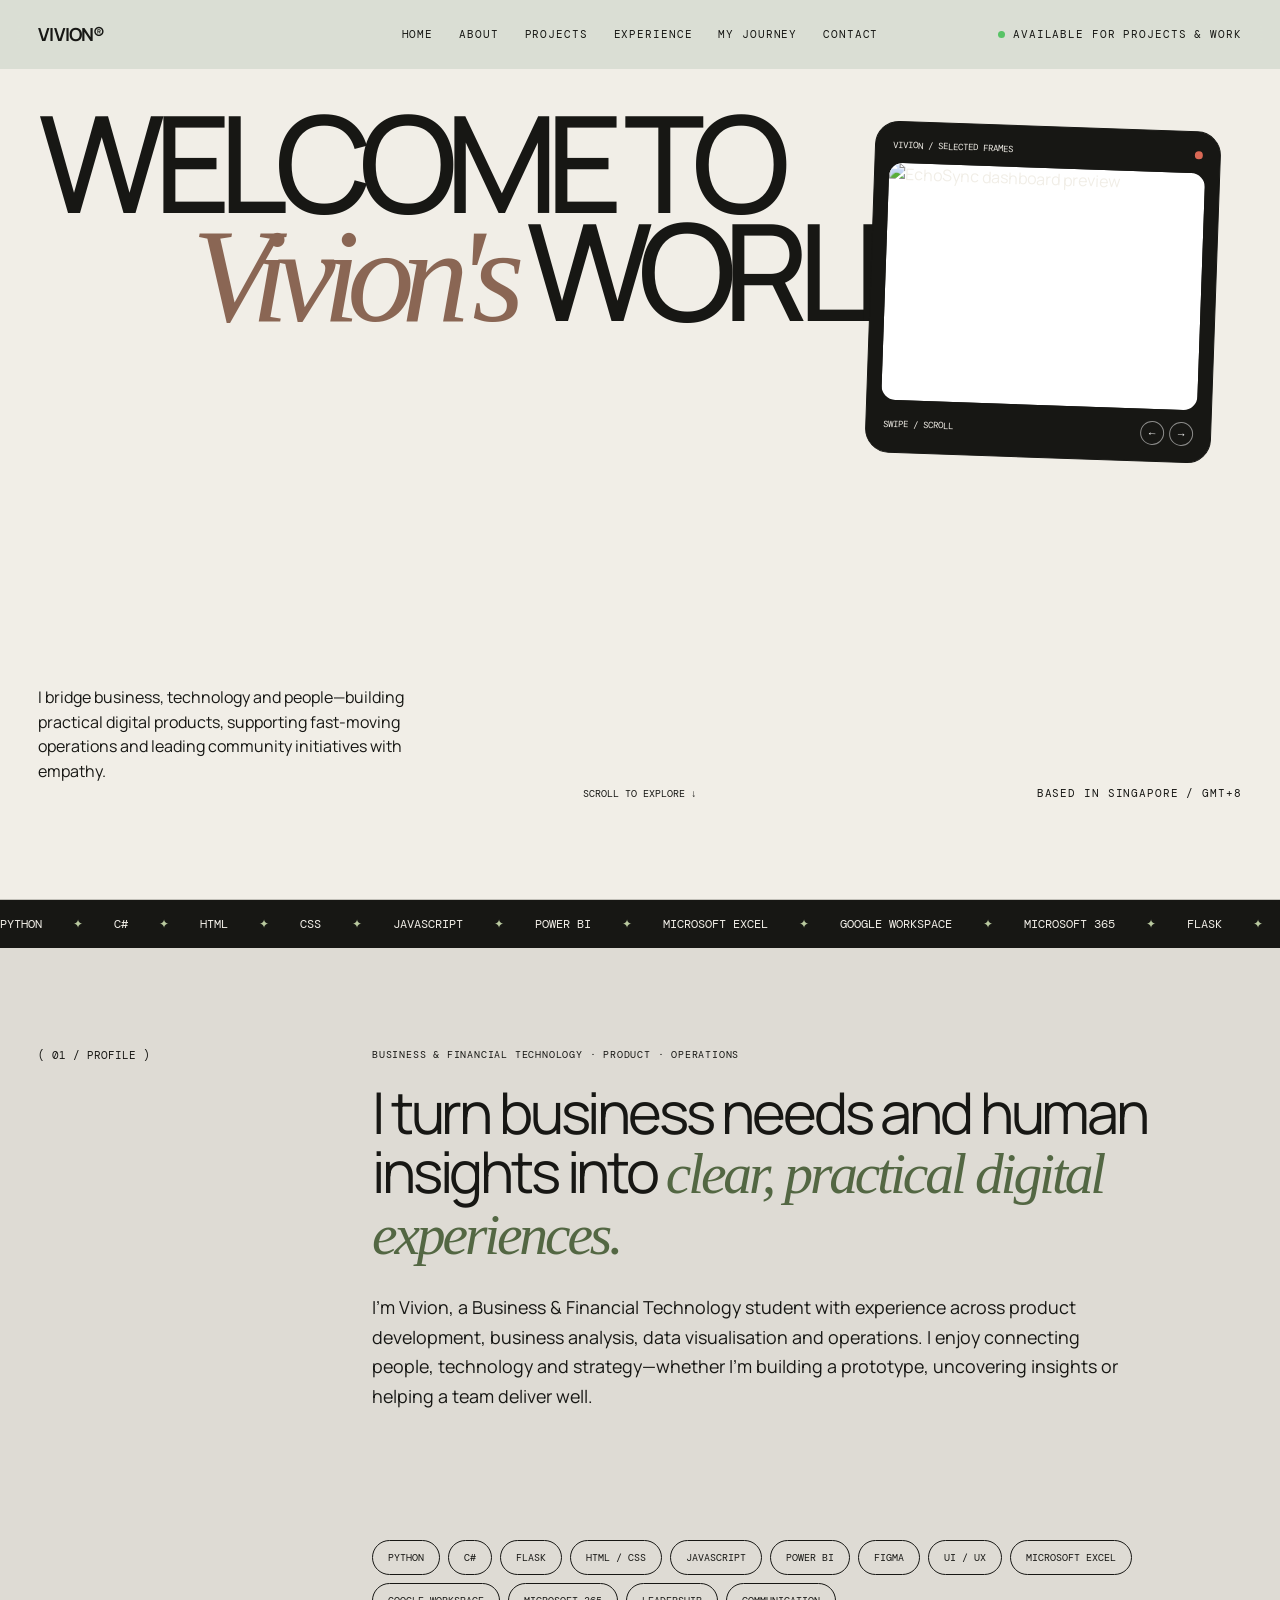
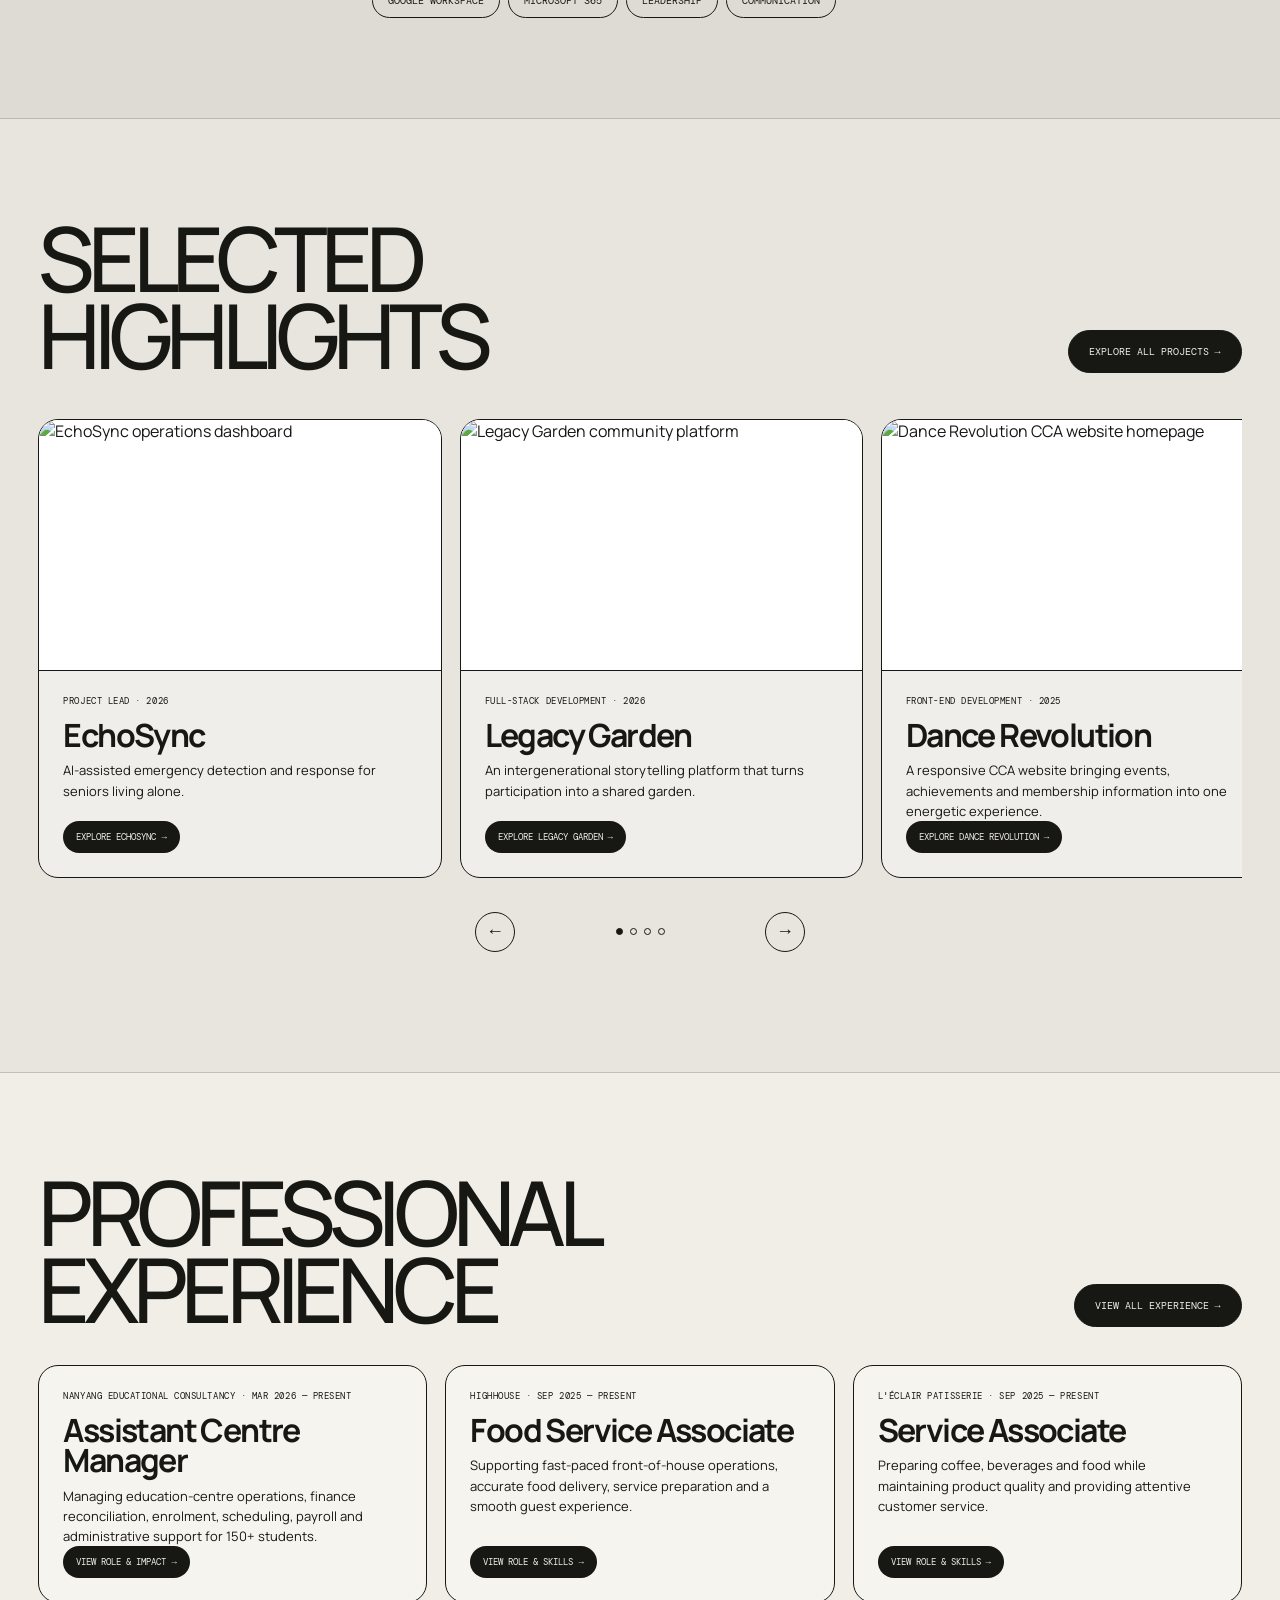
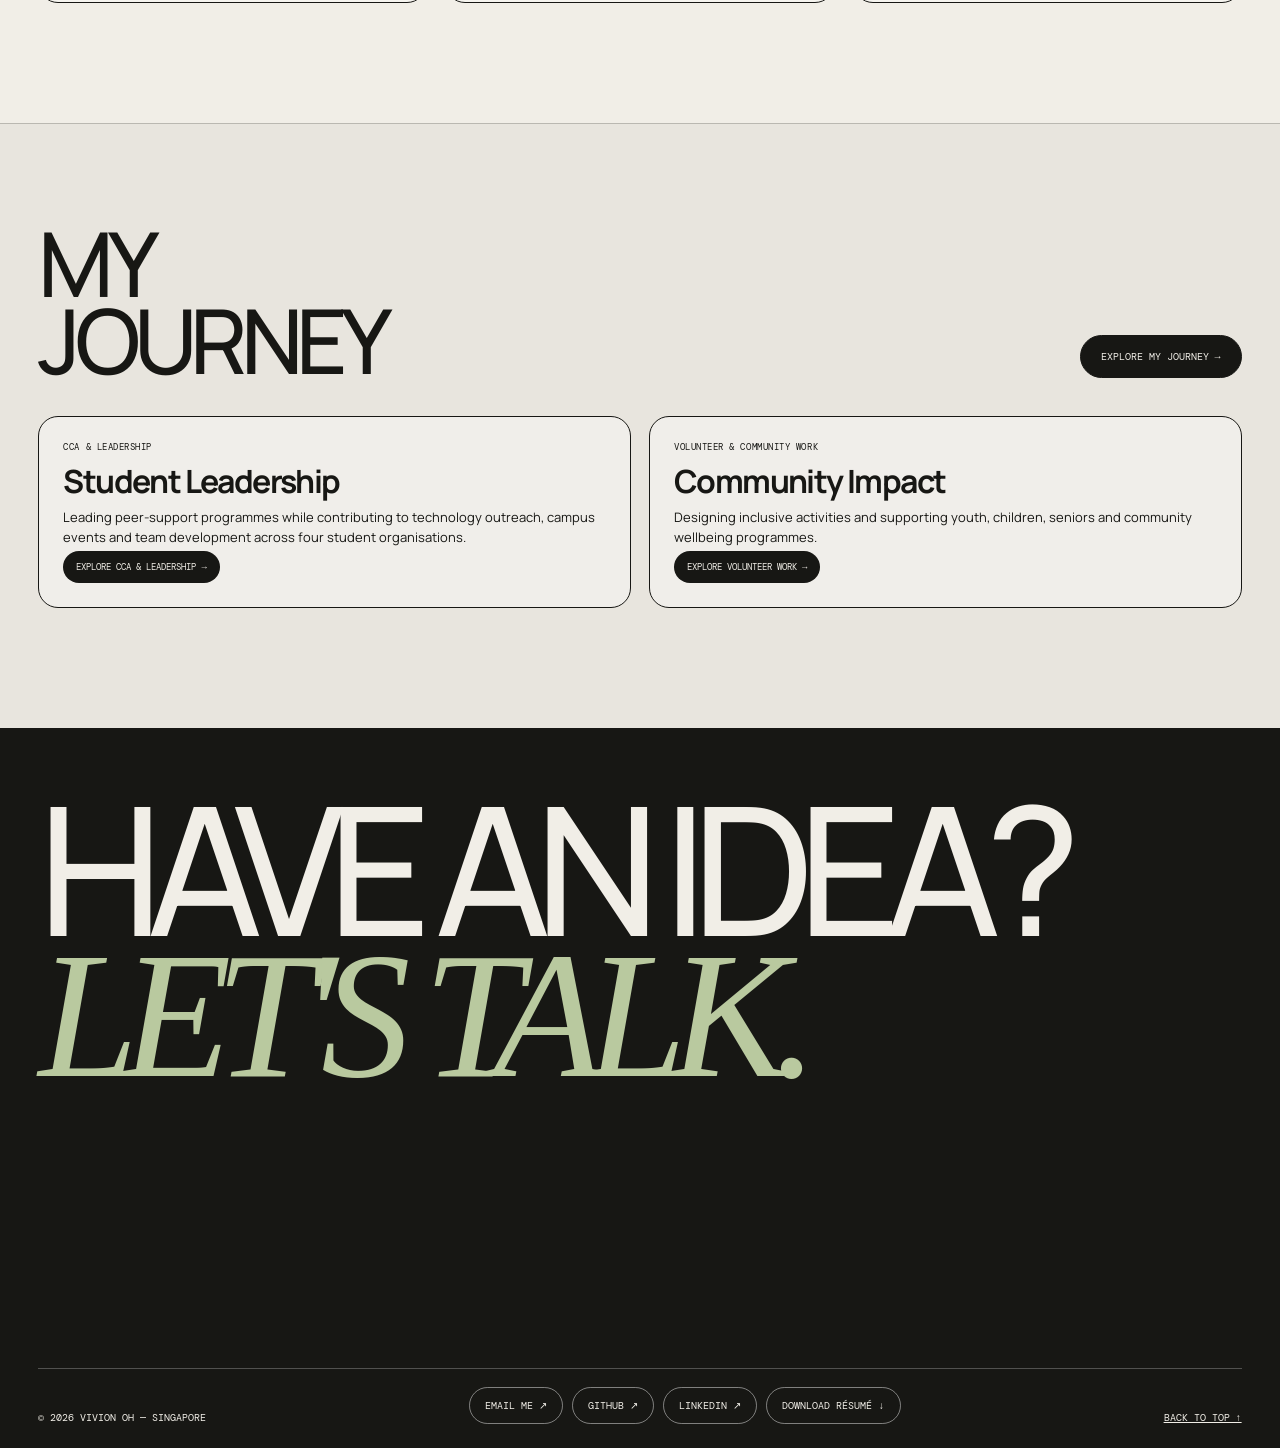
==== commit 4eea718d: "Refine navigation and journey details" ====
--- a/index.html
+++ b/index.html
@@ -59,7 +59,7 @@
       font: 11px DM Mono, monospace;
       text-transform: uppercase;
       letter-spacing: .08em;
-      background: rgba(241,238,231,.88);
+      background: rgba(216,221,211,.94);
       border-bottom: 1px solid transparent;
       backdrop-filter: blur(14px);
       transition: border-color .25s;
@@ -442,7 +442,7 @@
 
     <section class="experience-section home-detail" id="experience">
       <div class="experience-grid">
-        <h2 class="section-label" data-reveal>( 02 / Experience )<strong>Relevant<br>experience</strong></h2>
+        <h2 class="section-label" data-reveal>( 04 / Experience )<strong>Relevant<br>experience</strong></h2>
         <div class="entries" data-reveal>
           <article class="entry"><span class="entry-date">Mar 2026 — Present</span><div><span class="entry-kicker">Nanyang Educational Consultancy · Singapore</span><h3>Assistant Centre Manager | Personal Assistant</h3><p>Manage daily operations supporting 150+ active students across enrolment, scheduling, invoicing, attendance and payment administration. Reconcile over S$100,000 in monthly tuition revenue, coordinate admissions and tutor deployment across six classrooms, administer payroll for 30+ employees, and maintain operational reporting through Microsoft Excel and Google Sheets.</p><div class="entry-skills"><span>Centre Operations</span><span>Microsoft Excel</span><span>Google Sheets</span><span>Finance Reconciliation</span><span>Payroll</span><span>Scheduling</span><span>Data Management</span></div></div></article>
           <article class="entry"><span class="entry-date">Sep 2025 — Present</span><div><span class="entry-kicker">HighHouse · Part-time</span><h3>Food Service Associate</h3><p>Support front-of-house operations by delivering food accurately and on time, maintaining smooth guest flow during peak periods, and completing service preparation and glass-polishing duties.</p><div class="entry-skills"><span>Food delivery</span><span>Food service operations</span><span>Customer service</span><span>Teamwork</span><span>Time management</span></div></div></article>
@@ -526,9 +526,10 @@
 
     <section class="experience-section alt home-detail" id="leadership">
       <div class="experience-grid">
-        <h2 class="section-label" data-reveal>( 04 / Growth )<strong>CCA &<br>leadership</strong></h2>
+        <h2 class="section-label" data-reveal>( 05 / Growth )<strong>CCA &<br>leadership</strong></h2>
         <div class="entries" data-reveal>
-          <article class="entry no-logo"><span class="entry-date">Mar 2025 — Apr 2026</span><div><span class="entry-kicker">Peer Supporter Club · Nanyang Polytechnic</span><h3>Vice-President</h3><p>Led the planning and execution of peer-support initiatives, workshops and student engagement events. Reviewed project proposals with club advisers, coordinated external outreach, and facilitated campus-wide mental-wellness programmes reaching more than 400 students through collaborations including Boys’ Town Youth Outreach and Care Corner.</p></div></article>
+          <article class="entry no-logo"><span class="entry-date">Apr 2026 — Present</span><div><span class="entry-kicker">Peer Supporter Club · Nanyang Polytechnic</span><h3>Assistant Human Resource Executive</h3><p>Support committee welfare, internal coordination and people-focused club operations while helping the executive committee keep programmes and member engagement running smoothly.</p></div></article>
+          <article class="entry no-logo"><span class="entry-date">2025 — Apr 2026</span><div><span class="entry-kicker">Peer Supporter Club · Nanyang Polytechnic</span><h3>Vice-President</h3><p>Led the planning and execution of peer-support initiatives, workshops and student engagement events. Reviewed project proposals with club advisers, coordinated external outreach, and facilitated campus-wide mental-wellness programmes reaching more than 400 students through collaborations including Boys’ Town Youth Outreach and Care Corner.</p></div></article>
           <article class="entry no-logo"><span class="entry-date">Apr 2025 — Apr 2026</span><div><span class="entry-kicker">School of Information Technology Club · Nanyang Polytechnic</span><h3>Sub-committee Member</h3><p>Supported and facilitated school activities while helping plan and execute campus-wide student engagement events with the wider committee.</p></div></article>
           <article class="entry no-logo"><span class="entry-date">Mar 2025 — Apr 2026</span><div><span class="entry-kicker">Ladies in Tech Interest Group · Nanyang Polytechnic</span><h3>Sub-committee Member</h3><p>Supported community and secondary-school outreach events and created publicity content that encouraged student participation and interest in technology.</p></div></article>
           <article class="entry no-logo"><span class="entry-date">Jan 2022 — Dec 2023</span><div><span class="entry-kicker">Table Tennis · Evergreen Secondary School</span><h3>Vice-Captain</h3><p>Led team warm-ups, supported training sessions, helped organise activities and coordinated communication between teammates and coaches.</p></div></article>
@@ -538,12 +539,12 @@
 
     <section class="experience-section orange home-detail" id="volunteer">
       <div class="experience-grid">
-        <h2 class="section-label" data-reveal>( 05 / Service )<strong>Volunteer<br>work</strong></h2>
+        <h2 class="section-label" data-reveal>( 06 / Service )<strong>Volunteer<br>work</strong></h2>
         <div class="entries" data-reveal>
-          <article class="entry no-logo"><span class="entry-date">2025 — 2026</span><div><span class="entry-kicker">Little Hands, Big Hearts · AWWA</span><h3>Inclusive Children’s Programme</h3><p>Co-planned and delivered an inclusive event for children with additional needs. Designed suitable games and activity flows, adapted instructions and practised perspective-taking so every child could participate safely, confidently and meaningfully.</p></div></article>
-          <article class="entry no-logo"><span class="entry-date">2025 — 2026</span><div><span class="entry-kicker">Project Rejuven-Aid · Nanyang Polytechnic</span><h3>Community Service Volunteer</h3><p>Contributed to a community initiative focused on improving living conditions for seniors and lower-income households, supporting practical preparation and service work with care and respect for each resident’s circumstances.</p></div></article>
+          <article class="entry no-logo"><span class="entry-date">2025 — 2026</span><div><span class="entry-kicker">AWWA · Inclusive Children’s Programme</span><h3>Little Hands, Big Hearts</h3><p>Co-planned and delivered an inclusive event for children with additional needs. Designed suitable games and activity flows, adapted instructions and practised perspective-taking so every child could participate safely, confidently and meaningfully.</p></div></article>
+          <article class="entry no-logo"><span class="entry-date">2025 — 2026</span><div><span class="entry-kicker">Nanyang Polytechnic · Community Service</span><h3>Project Rejuven-Aid</h3><p>Contributed to a community initiative focused on improving living conditions for seniors and lower-income households, supporting practical preparation and service work with care and respect for each resident’s circumstances.</p></div></article>
           <article class="entry no-logo"><span class="entry-date">2025 — Present</span><div><span class="entry-kicker">Boys’ Town YouthReach · Peer Supporter Club</span><h3>Youth Engagement Activities</h3><p>Helped plan approachable group activities for youths, supporting facilitation and relationship-building through patient communication, teamwork and an emphasis on psychological safety.</p></div></article>
-          <article class="entry no-logo"><span class="entry-date">2025 — Present</span><div><span class="entry-kicker">Care Corner · Peer Supporter Club</span><h3>De-Stress Week &amp; Wellness Outreach</h3><p>Supported recurring wellbeing activities and De-Stress Week engagement, helping prepare interactive stations and create low-pressure opportunities for students to pause, connect and learn practical self-care habits.</p></div></article>
+          <article class="entry no-logo"><span class="entry-date">2025 — Present</span><div><span class="entry-kicker">Care Corner · Peer Supporter Club</span><h3>De-Stress Week</h3><p>Supported recurring wellbeing activities and De-Stress Week engagement, helping prepare interactive stations and create low-pressure opportunities for students to pause, connect and learn practical self-care habits.</p></div></article>
         </div>
       </div>
     </section>
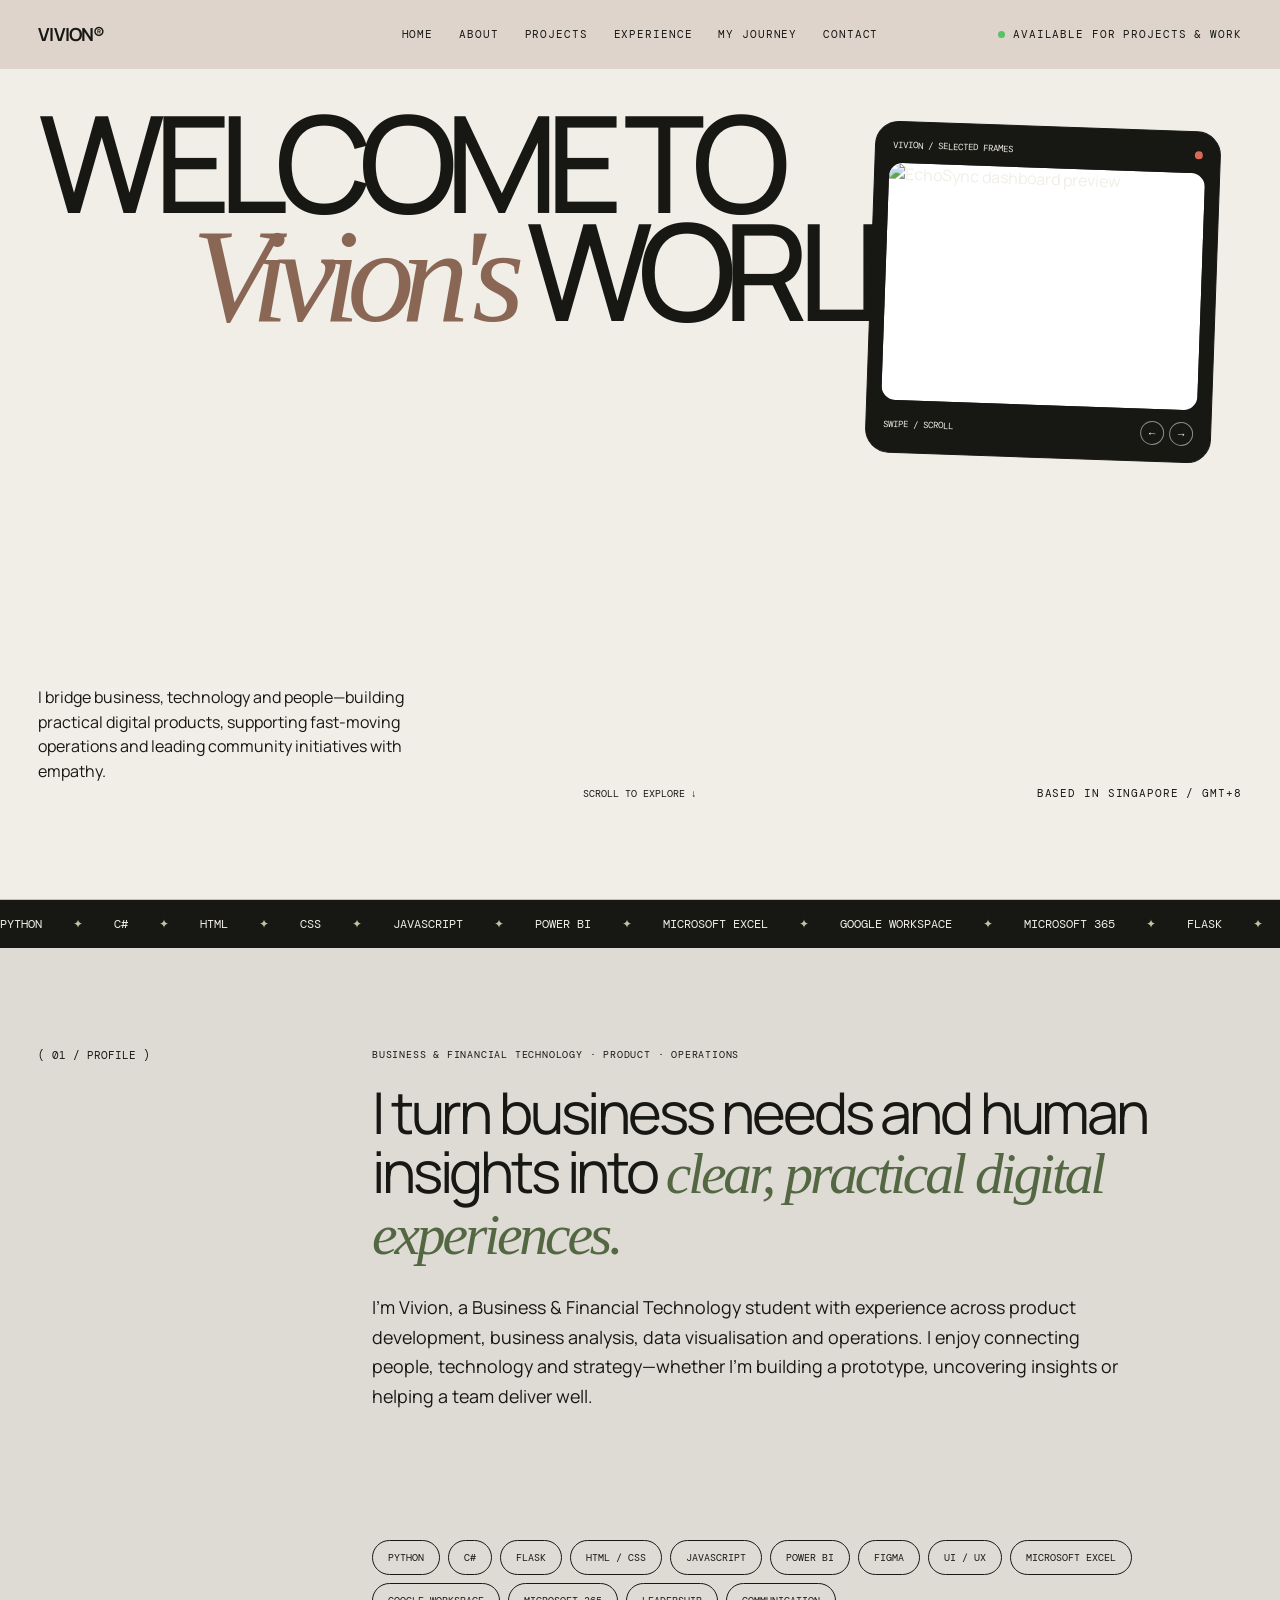
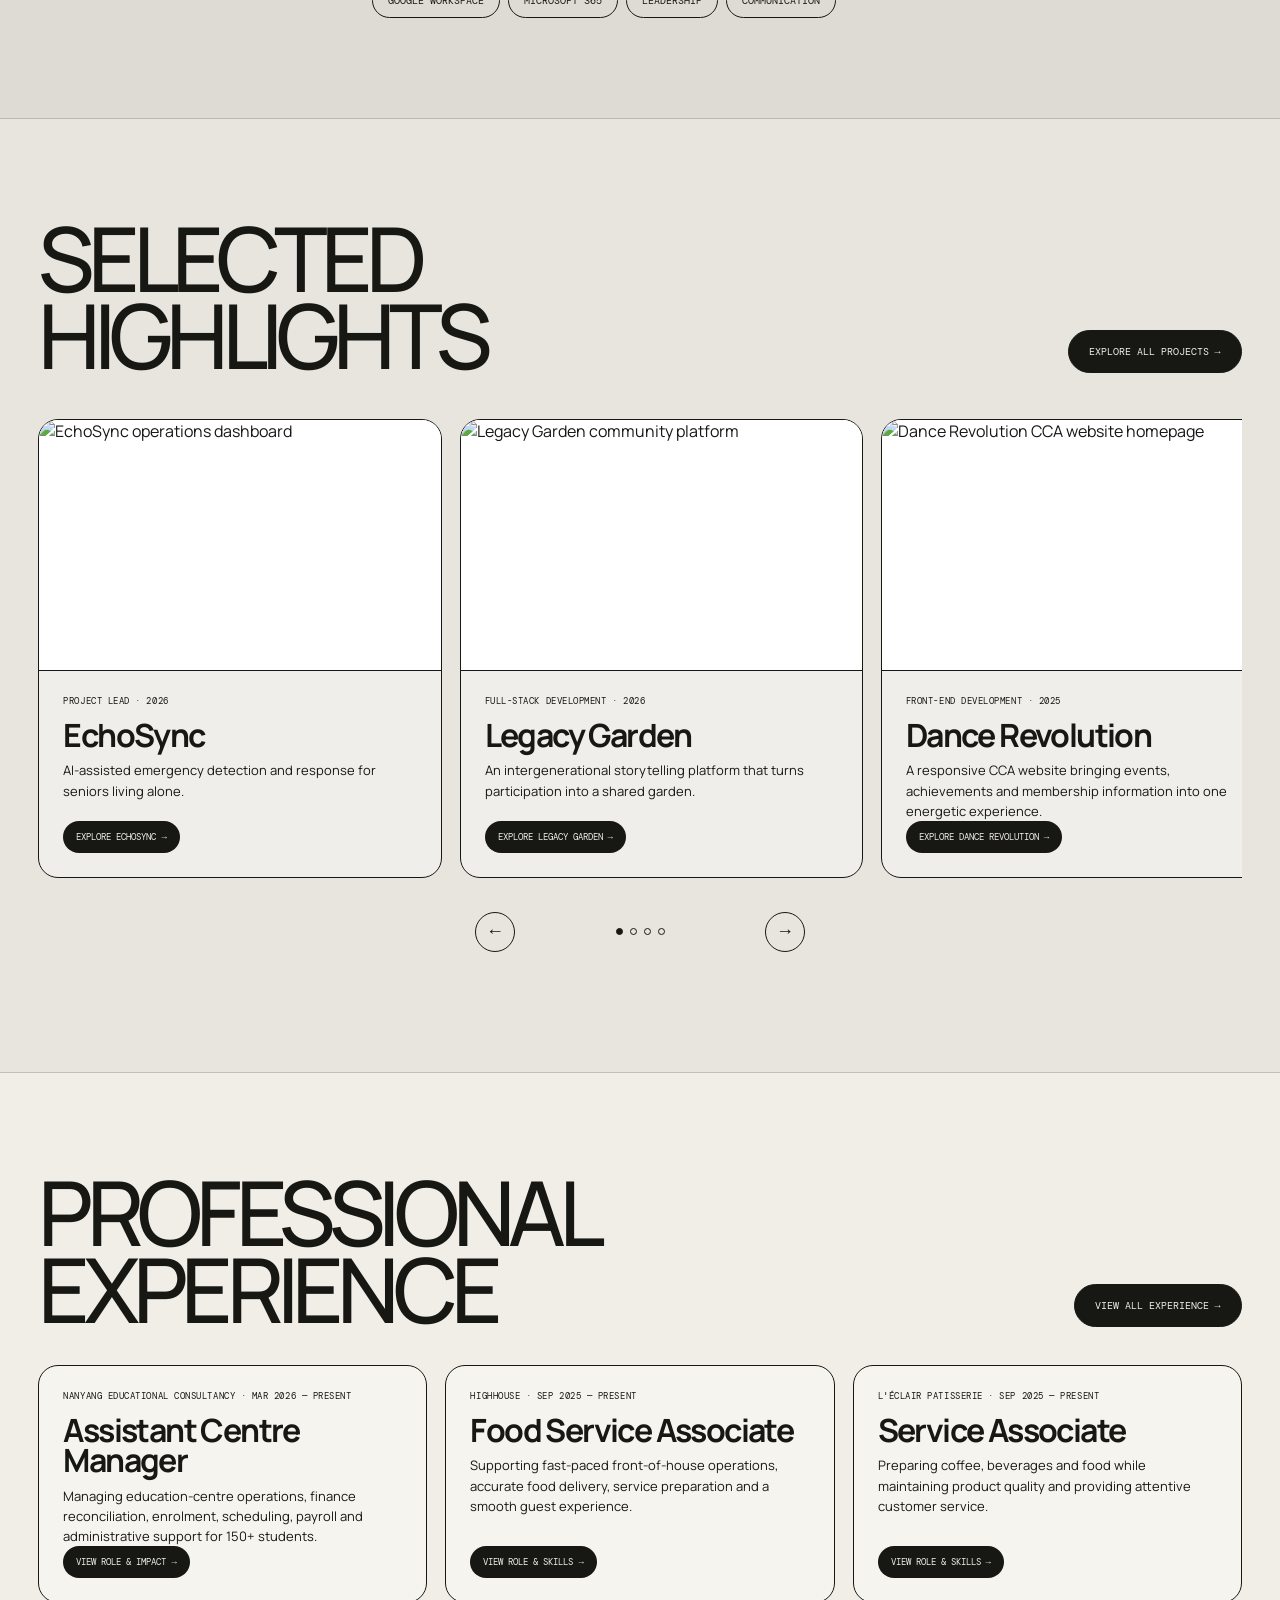
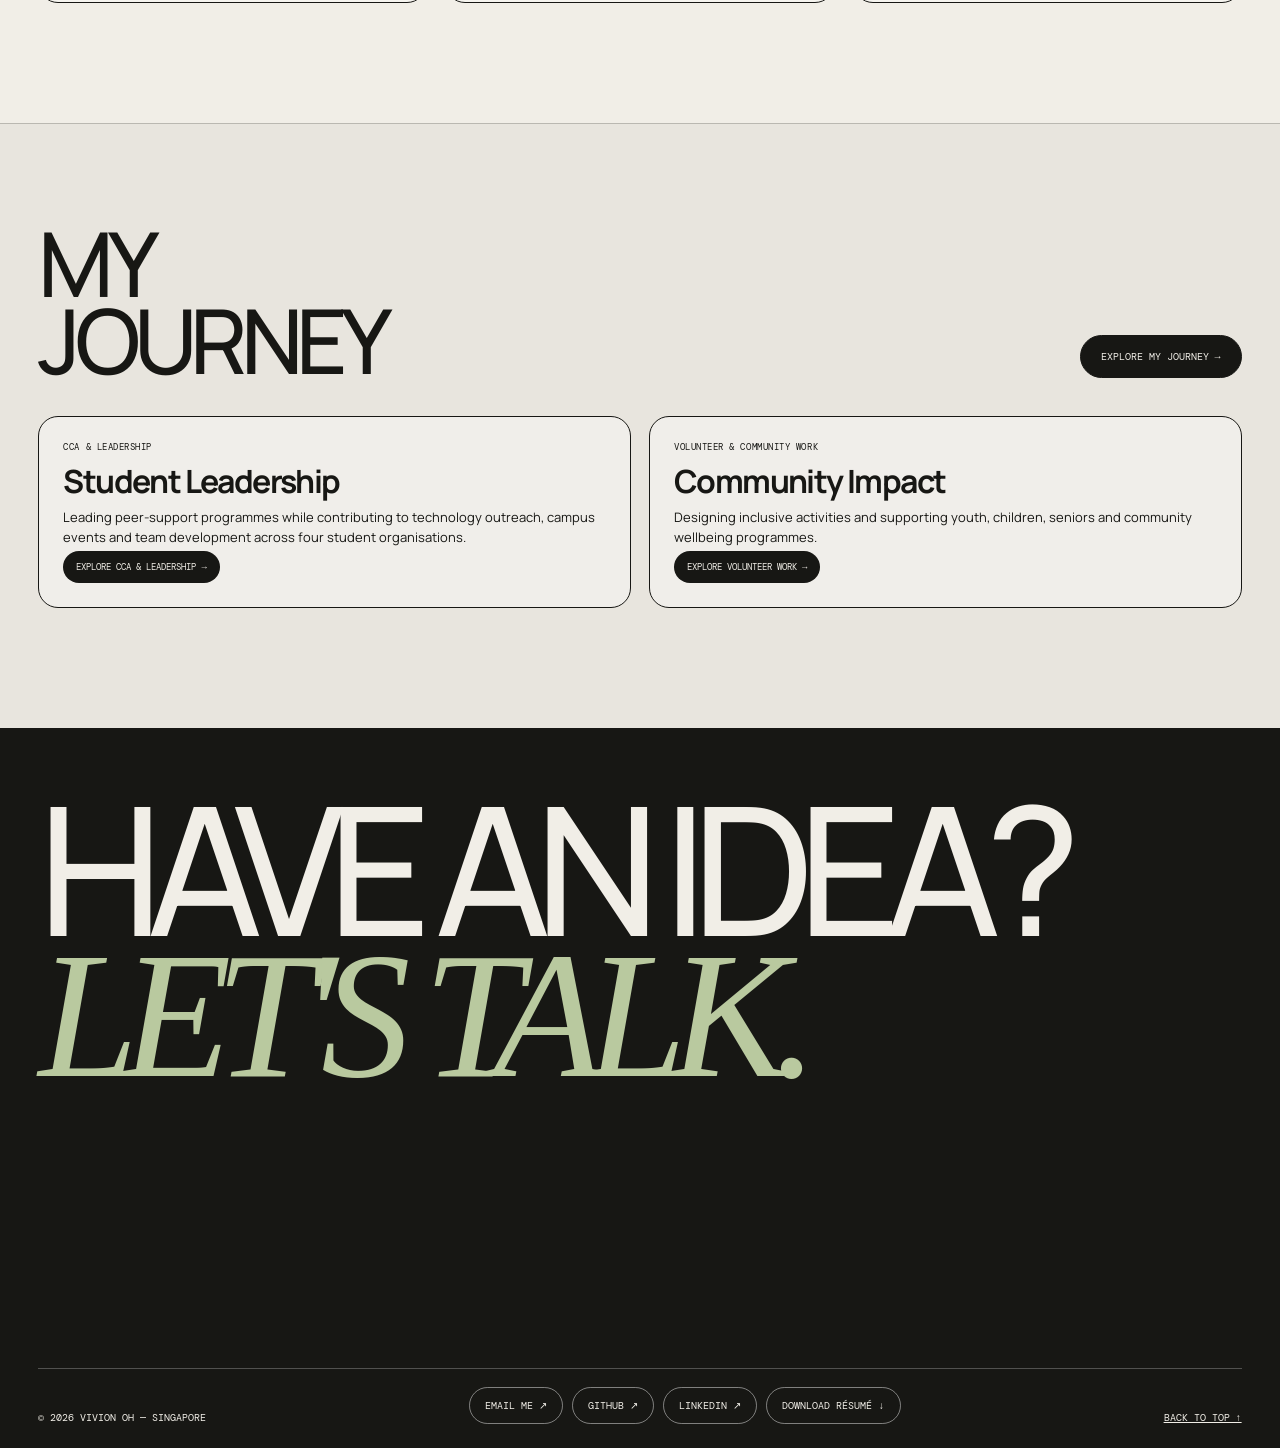
==== commit 31b1a34e: "Match navbar tint to accent color" ====
--- a/index.html
+++ b/index.html
@@ -59,7 +59,7 @@
       font: 11px DM Mono, monospace;
       text-transform: uppercase;
       letter-spacing: .08em;
-      background: rgba(216,221,211,.94);
+      background: rgba(222,211,202,.96);
       border-bottom: 1px solid transparent;
       backdrop-filter: blur(14px);
       transition: border-color .25s;
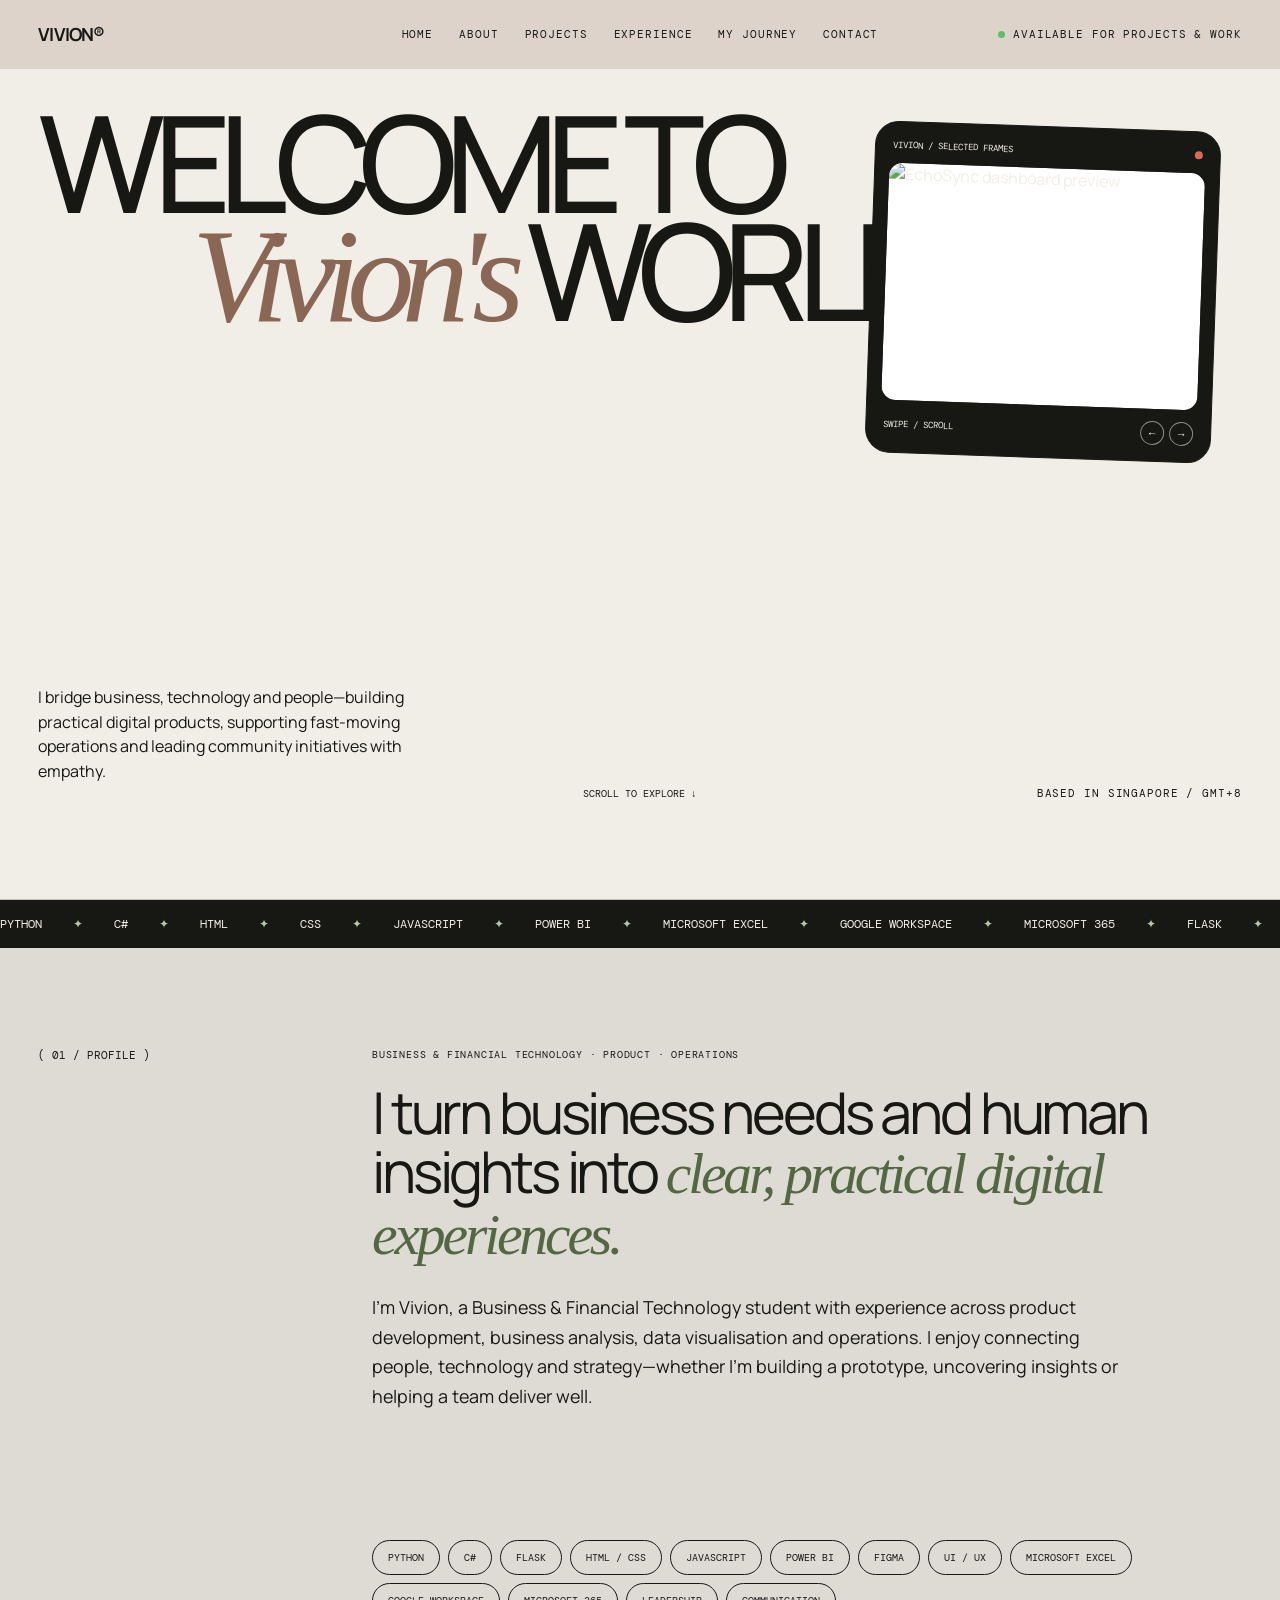
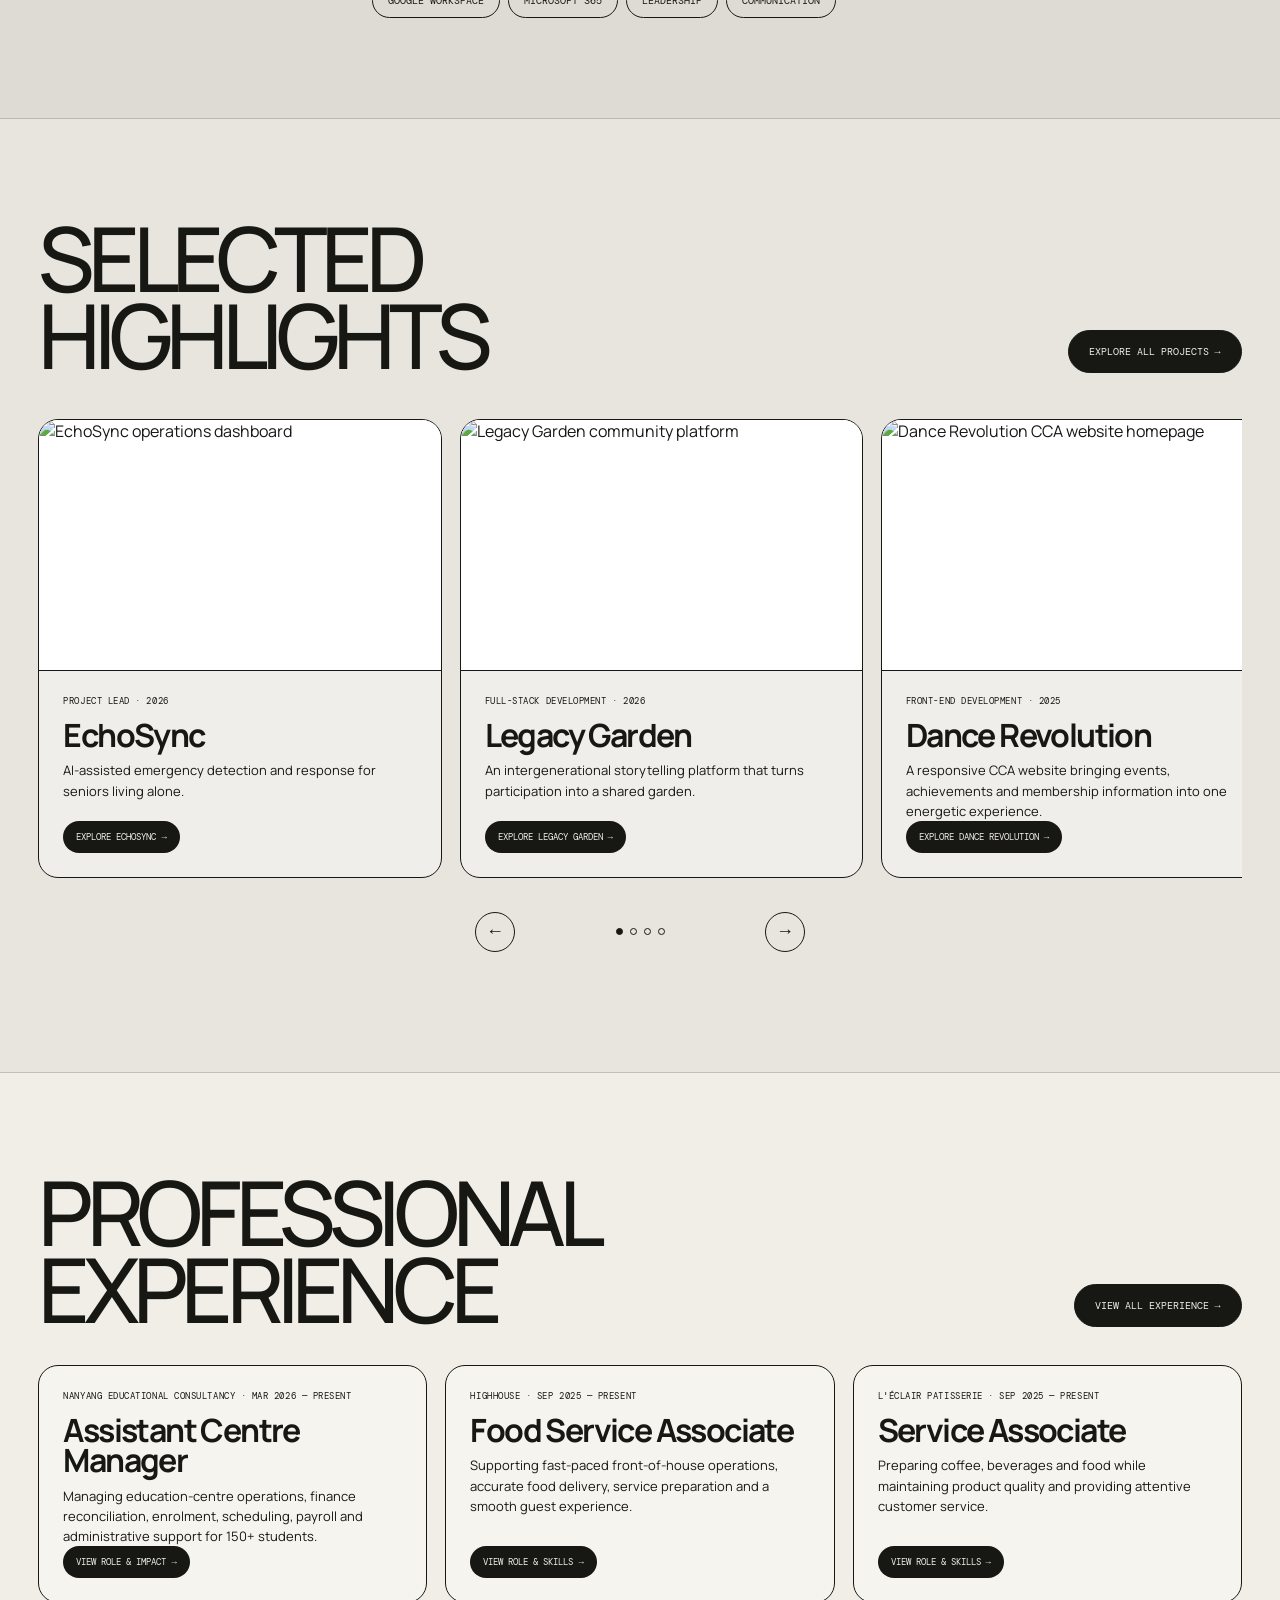
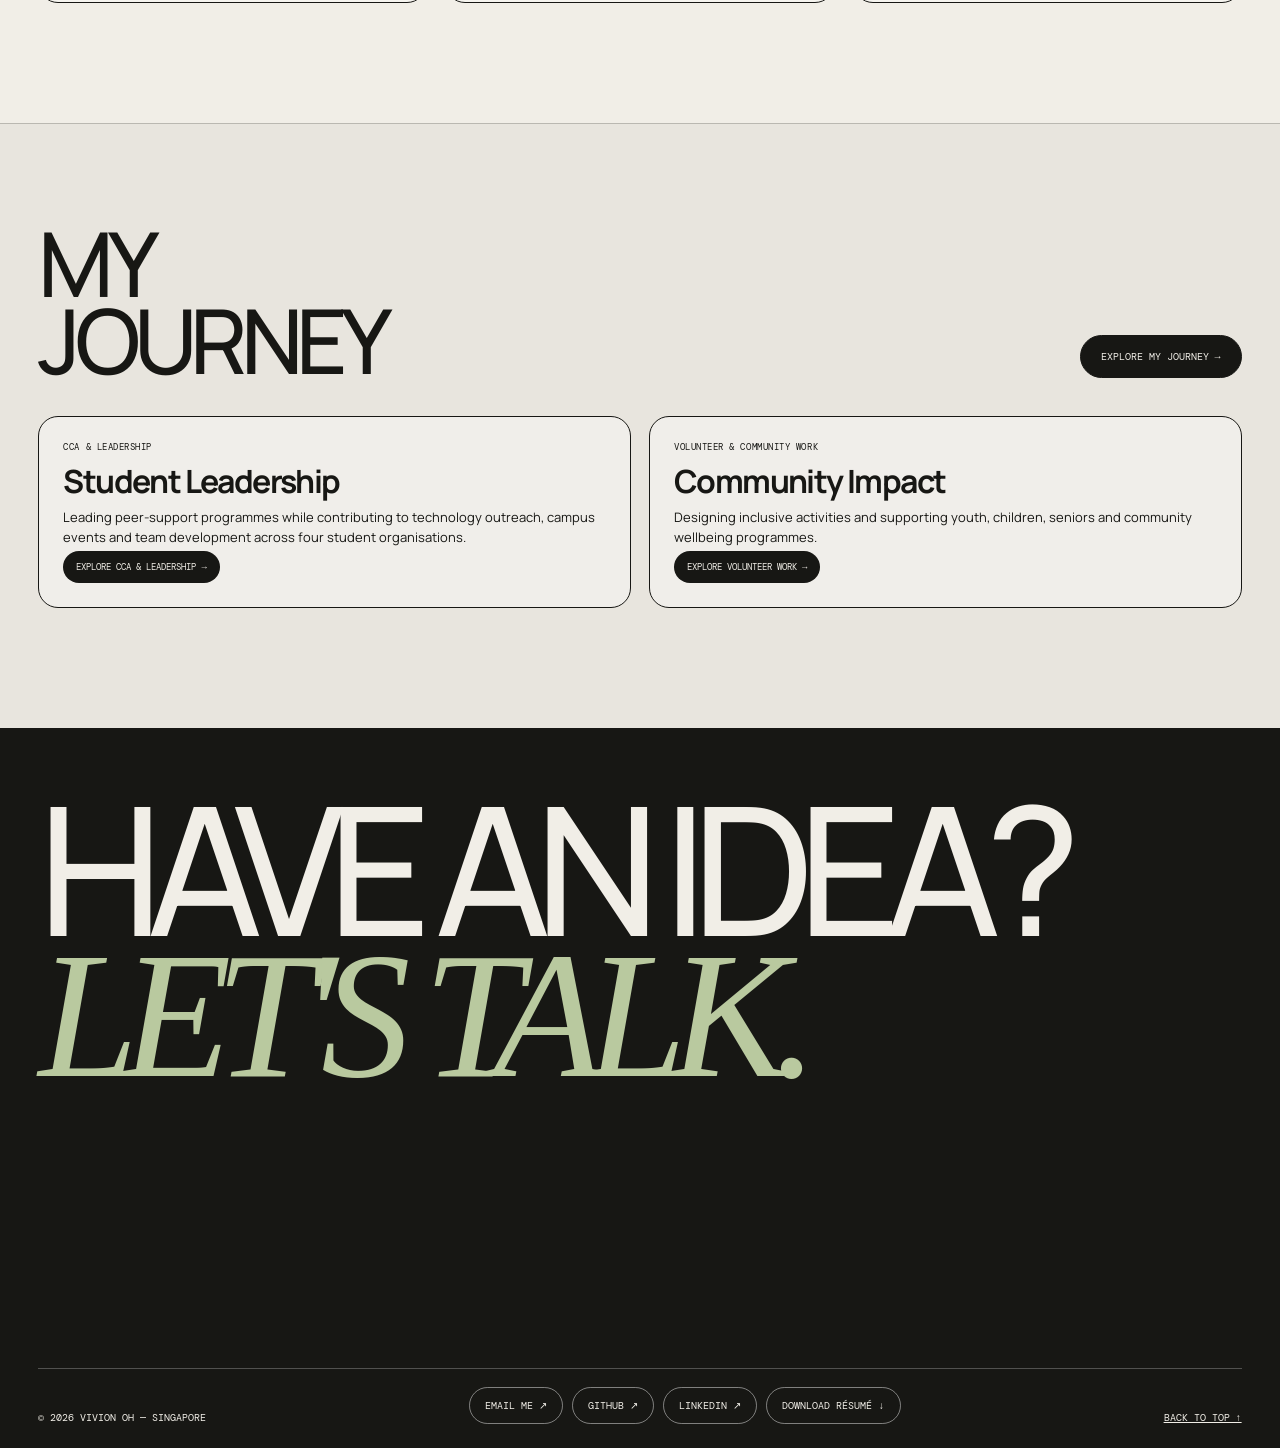
==== commit 76a39271: "Make navbar color consistent across pages" ====
--- a/index.html
+++ b/index.html
@@ -59,7 +59,7 @@
       font: 11px DM Mono, monospace;
       text-transform: uppercase;
       letter-spacing: .08em;
-      background: rgba(222,211,202,.96);
+      background: #ded3ca;
       border-bottom: 1px solid transparent;
       backdrop-filter: blur(14px);
       transition: border-color .25s;
@@ -541,10 +541,10 @@
       <div class="experience-grid">
         <h2 class="section-label" data-reveal>( 06 / Service )<strong>Volunteer<br>work</strong></h2>
         <div class="entries" data-reveal>
-          <article class="entry no-logo"><span class="entry-date">2025 — 2026</span><div><span class="entry-kicker">AWWA · Inclusive Children’s Programme</span><h3>Little Hands, Big Hearts</h3><p>Co-planned and delivered an inclusive event for children with additional needs. Designed suitable games and activity flows, adapted instructions and practised perspective-taking so every child could participate safely, confidently and meaningfully.</p></div></article>
-          <article class="entry no-logo"><span class="entry-date">2025 — 2026</span><div><span class="entry-kicker">Nanyang Polytechnic · Community Service</span><h3>Project Rejuven-Aid</h3><p>Contributed to a community initiative focused on improving living conditions for seniors and lower-income households, supporting practical preparation and service work with care and respect for each resident’s circumstances.</p></div></article>
-          <article class="entry no-logo"><span class="entry-date">2025 — Present</span><div><span class="entry-kicker">Boys’ Town YouthReach · Peer Supporter Club</span><h3>Youth Engagement Activities</h3><p>Helped plan approachable group activities for youths, supporting facilitation and relationship-building through patient communication, teamwork and an emphasis on psychological safety.</p></div></article>
-          <article class="entry no-logo"><span class="entry-date">2025 — Present</span><div><span class="entry-kicker">Care Corner · Peer Supporter Club</span><h3>De-Stress Week</h3><p>Supported recurring wellbeing activities and De-Stress Week engagement, helping prepare interactive stations and create low-pressure opportunities for students to pause, connect and learn practical self-care habits.</p></div></article>
+          <article class="entry no-logo"><span class="entry-date">2026</span><div><span class="entry-kicker">AWWA · Inclusive Children’s Programme</span><h3>Little Hands, Big Hearts</h3><p>Co-planned and delivered an inclusive event for children with additional needs. Designed suitable games and activity flows, adapted instructions and practised perspective-taking so every child could participate safely, confidently and meaningfully.</p></div></article>
+          <article class="entry no-logo"><span class="entry-date">2025</span><div><span class="entry-kicker">Nanyang Polytechnic · Community Service</span><h3>Project Rejuven-Aid</h3><p>Contributed to a community initiative focused on improving living conditions for seniors and lower-income households, supporting practical preparation and service work with care and respect for each resident’s circumstances.</p></div></article>
+          <article class="entry no-logo"><span class="entry-date">2025</span><div><span class="entry-kicker">Boys’ Town YouthReach · Peer Supporter Club</span><h3>Youth Engagement Activities</h3><p>Helped plan approachable group activities for youths, supporting facilitation and relationship-building through patient communication, teamwork and an emphasis on psychological safety.</p></div></article>
+          <article class="entry no-logo"><span class="entry-date">2024 — Present</span><div><span class="entry-kicker">Care Corner · Peer Supporter Club</span><h3>De-Stress Week</h3><p>Support the twice-yearly De-Stress Week programme by preparing interactive stations and creating low-pressure opportunities for students to pause, connect and learn practical self-care habits.</p></div></article>
         </div>
       </div>
     </section>
